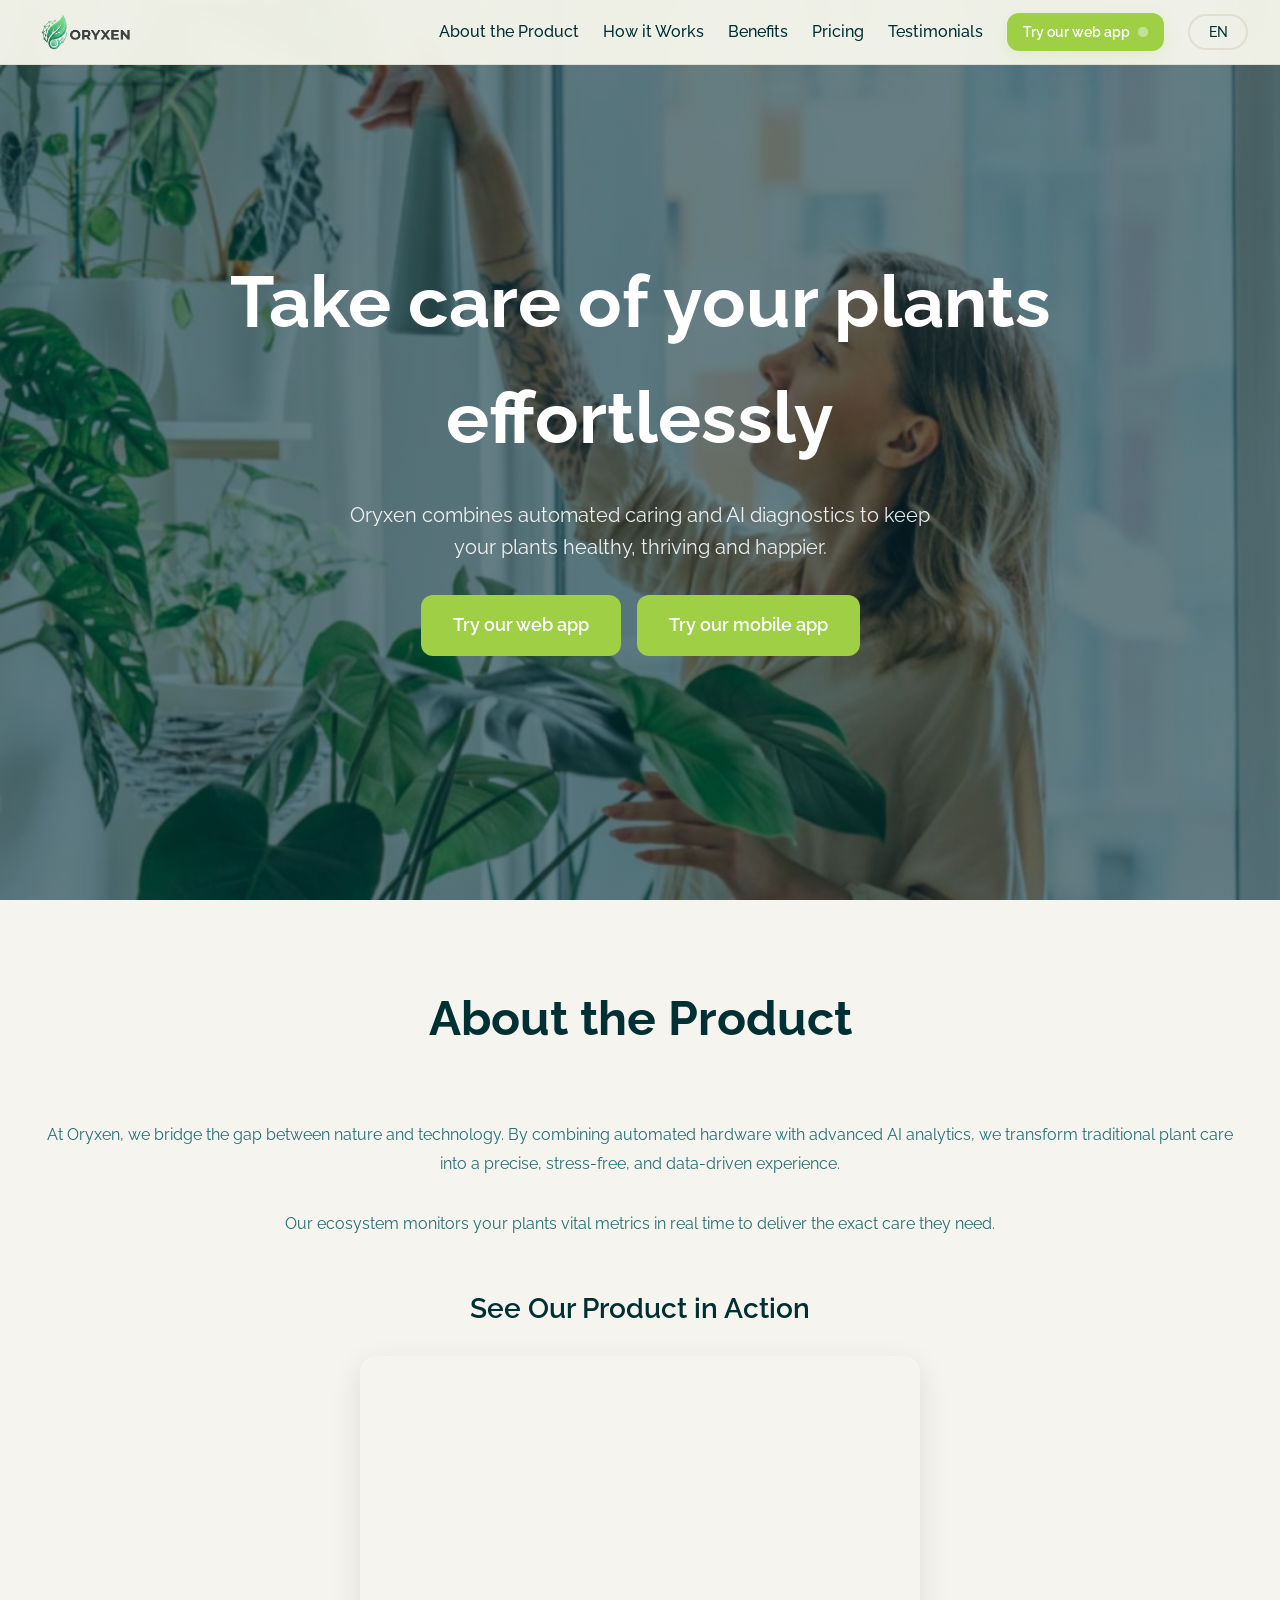
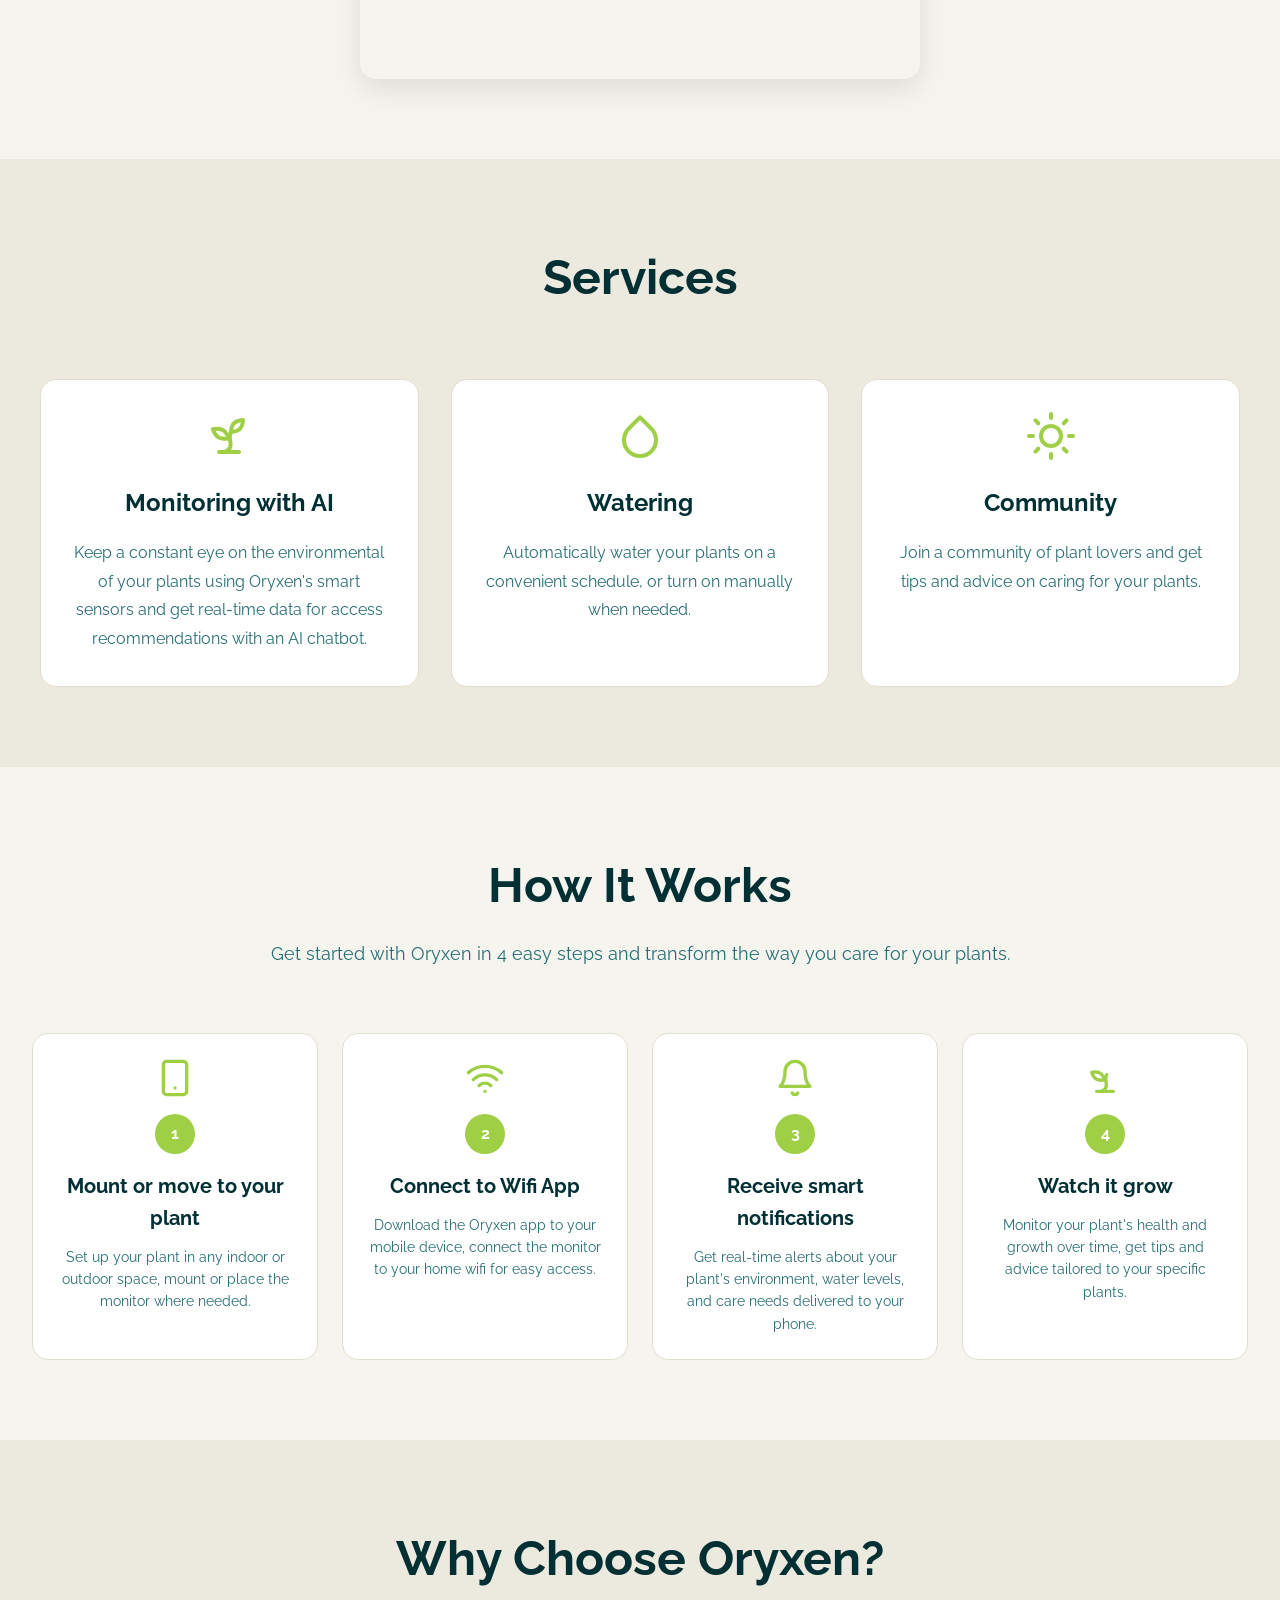
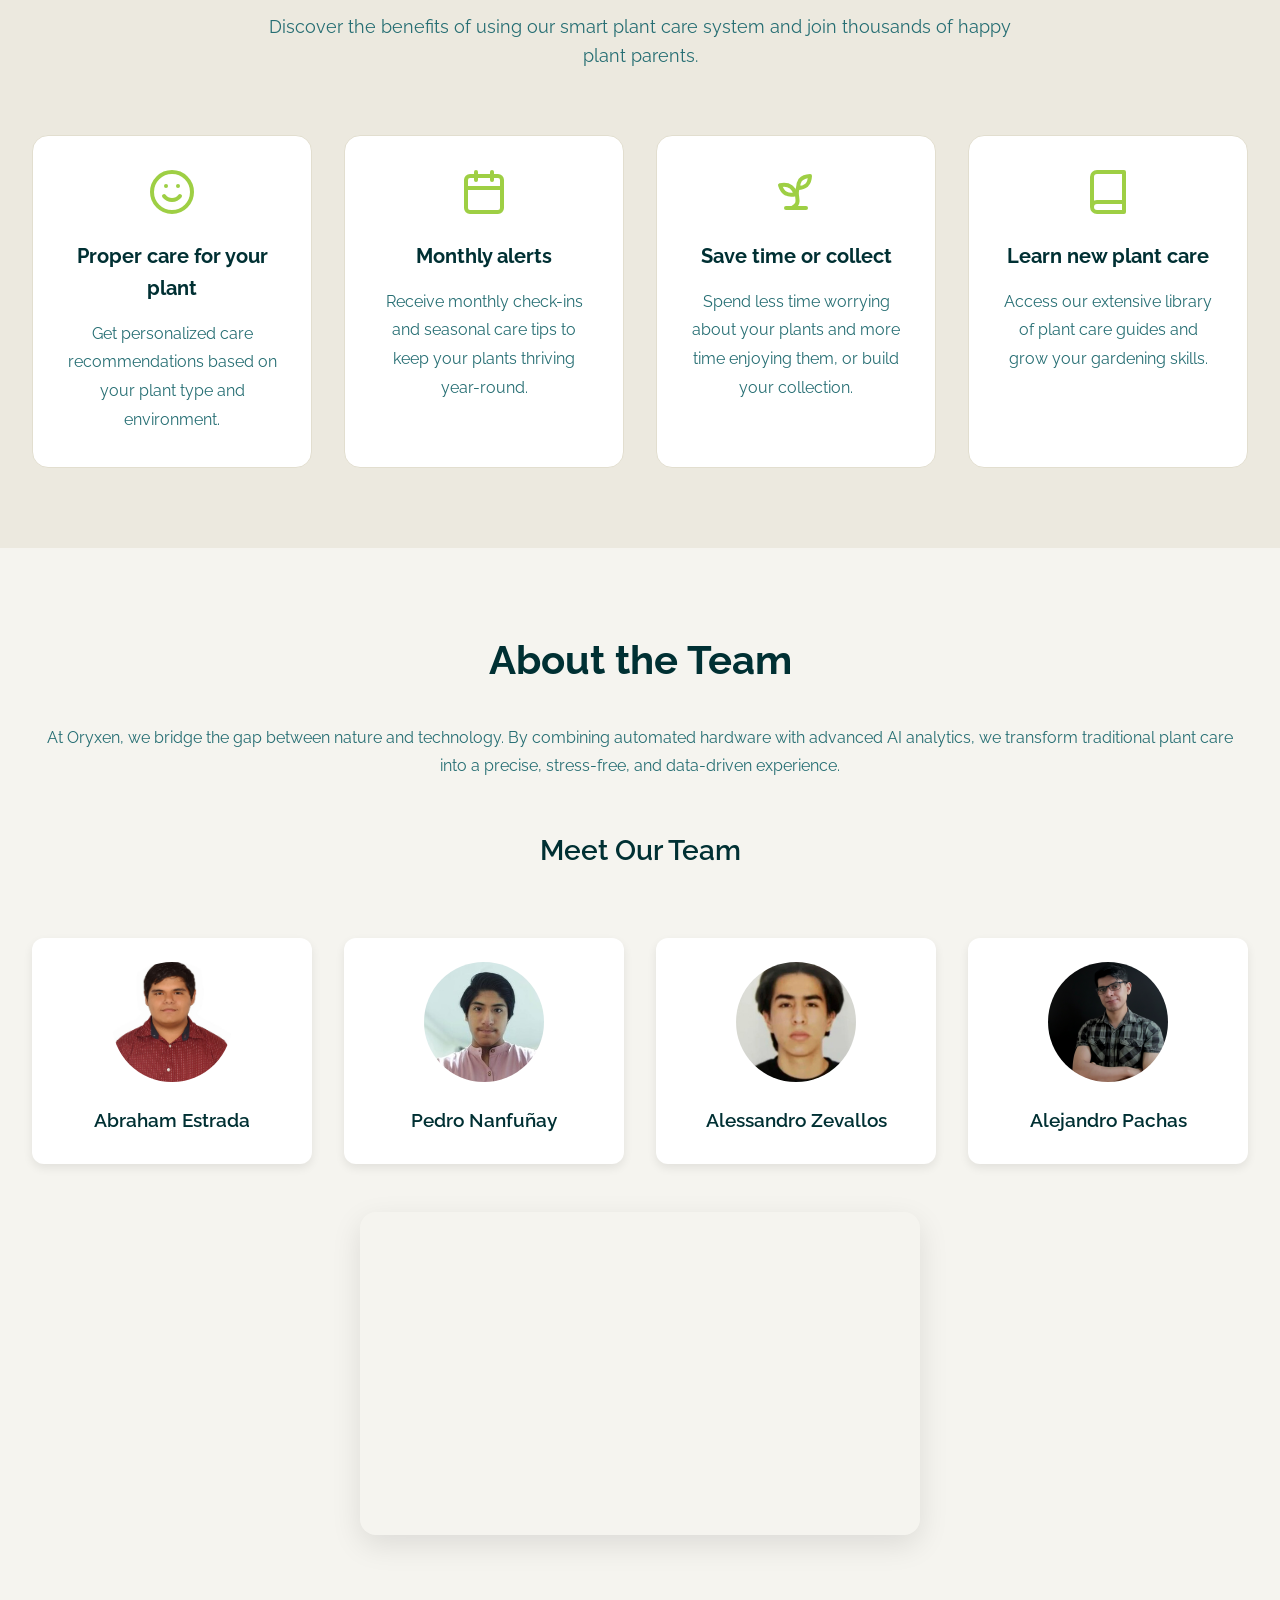
==== index.html @ a8fa3a33 "feat: add team section" ====
<!DOCTYPE html>
<html lang="en">
<head>
    <meta charset="UTF-8">
    <meta name="viewport" content="width=device-width, initial-scale=1.0">
    <title>Oryxen - Landing Page</title>
    <meta name="description" content="Oryxen makes it easy to water and feed your plants using smart technology for healthier, happier plants." />
    <meta name="author" content="Oryxen" />

    <meta property="og:title" content="Oryxen - Smart Plant Care Solution" />
    <meta property="og:description" content="Take care of your plants effortlessly with Oryxen's smart monitoring system" />
    <meta property="og:type" content="website" />
    <meta property="og:image" content="https://lovable.dev/opengraph-image-p98pqg.png" />

    <meta name="twitter:card" content="summary_large_image" />
    <meta name="twitter:site" content="@oryxen" />
    <meta name="twitter:image" content="https://lovable.dev/opengraph-image-p98pqg.png" />
    
    <link rel="preconnect" href="https://fonts.googleapis.com">
    <link rel="preconnect" href="https://fonts.gstatic.com" crossorigin>
    <link href="https://fonts.googleapis.com/css2?family=Raleway:wght@400;600;700&display=swap" rel="stylesheet">
    <link rel="stylesheet" href="/styles.css">
</head>

<body>
    <nav class="nav">
      <div class="container nav-container">
        <div class="nav-brand">
            <a href="#hero">
                <img src="/assets/oryxen_logo.png" alt="oryxen-logo">
            </a>
        </div>

        <div class="nav-links" id="navLinks">
          <a href="#about" class="nav-link">About the Product</a>
          <a href="#how-it-works" class="nav-link">How it Works</a>
          <a href="#benefits" class="nav-link">Benefits</a>
          <a href="#pricing" class="nav-link">Pricing</a>
          <a href="#testimonials" class="nav-link">Testimonials</a>
          <a
            href=""
            target="_blank"
            rel="noopener"
            class="btn btn-primary btn-sm nav-cta"
          >
            <span class="cta-label">Try our app</span>
            <span class="cta-badge" aria-hidden="true"></span>
          </a>
          <button class="language-toggle" id="languageToggle" aria-label="Toggle language">
            <span class="language-text">ES</span>
          </button>
        </div>

        <button class="mobile-menu-btn" id="mobileMenuBtn" aria-label="Toggle menu">
          <span class="hamburger"></span>
        </button>
      </div>

      <div class="mobile-nav" id="mobileNav">
        <a href="#about" class="mobile-nav-link">About the Product</a>
        <a href="#how-it-works" class="mobile-nav-link">How it Works</a>
        <a href="#benefits" class="mobile-nav-link">Benefits</a>
        <a href="#pricing" class="mobile-nav-link">Pricing</a>
        <a href="#testimonials" class="mobile-nav-link">Testimonials</a>
        <a
          href=""
          target="_blank"
          rel="noopener"
          class="btn btn-primary nav-cta mobile-cta"
        >
          <span class="cta-label">Prueba nuestra app</span>
          <span class="cta-badge" aria-hidden="true"></span>
        </a>
        <button class="language-toggle mobile-language-toggle" aria-label="Toggle language">
          <span class="language-text">ES</span>
        </button>
      </div>
    </nav>

    <!-- Hero Section -->
    <section id="hero" class="section hero">
      <div class="hero-overlay"></div>
      <div class="container hero-content">
        <h1 class="hero-title fade-in">
          Take care of your plants<br />effortlessly
        </h1>
        <p class="hero-text fade-in">
          Oryxen combines automated caring and AI diagnostics to keep<br class="desktop-break" />
          your plants healthy, thriving and happier.
        </p>
        <div class="hero-buttons fade-in">
          <a href="" target="_blank" rel="noopener" class="btn btn-primary btn-lg hero-cta">
            <span class="cta-label">Try our web app</span>
          </a>
          <a href="" target="_blank" rel="noopener" class="btn btn-primary btn-lg download-btn" download>
            <span class="cta-label">Try our mobile app</span>
          </a>
        </div>
      </div>
    </section>

    <!-- About Section -->
    <section id="about" class="section about">
      <div class="container">
        <div class="section-header">
          <h2 class="section-title">About the Product</h2>
        </div>

        <!-- About the Product Section -->
        <div class="about-section">
          <div class="about-content">
            <p class="about-text">
              At Oryxen, we bridge the gap between nature and technology. By combining automated hardware with advanced AI analytics, we transform traditional plant care into a precise, stress-free, and data-driven experience.
            </p>
            <p class="about-text">
              Our ecosystem monitors your plants vital metrics in real time to deliver the exact care they need.
            </p>
          </div>
          
          <!-- Product Video -->
          <div class="about-video">
            <h4 class="video-title">See Our Product in Action</h4>
            <div class="video-wrapper">
              <iframe
                width="560"
                height="315"
                src=""
                title="About the Product - Oryxen"
                frameborder="0"
                allowfullscreen
              ></iframe>
            </div>
          </div>
        </div>
      </div>
    </section>

    <!-- Services Section -->
    <section class="section services">
      <div class="container">
        <div class="section-header">
          <h2 class="section-title">Services</h2>
        </div>

        <div class="services-grid">
          <div class="service-card">
            <div class="service-icon">
              <svg xmlns="http://www.w3.org/2000/svg" width="48" height="48" viewBox="0 0 24 24" fill="none" stroke="currentColor" stroke-width="2" stroke-linecap="round" stroke-linejoin="round"><path d="M7 20h10"/><path d="M10 20c5.5-2.5.8-6.4 3-10"/><path d="M9.5 9.4c1.1.8 1.8 2.2 2.3 3.7-2 .4-3.5.4-4.8-.3-1.2-.6-2.3-1.9-3-4.2 2.8-.5 4.4 0 5.5.8z"/><path d="M14.1 6a7 7 0 0 0-1.1 4c1.9-.1 3.3-.6 4.3-1.4 1-1 1.6-2.3 1.7-4.6-2.7.1-4 1-4.9 2z"/></svg>
            </div>
            <h3 class="service-title">Monitoring with AI</h3>
            <p class="service-text">
              Keep a constant eye on the environmental of your plants using Oryxen's smart sensors and get real-time data for access recommendations with an AI chatbot.
            </p>
          </div>

          <div class="service-card">
            <div class="service-icon">
              <svg xmlns="http://www.w3.org/2000/svg" width="48" height="48" viewBox="0 0 24 24" fill="none" stroke="currentColor" stroke-width="2" stroke-linecap="round" stroke-linejoin="round"><path d="M12 2.69l5.66 5.66a8 8 0 1 1-11.31 0z"/></svg>
            </div>
            <h3 class="service-title">Watering</h3>
            <p class="service-text">
              Automatically water your plants on a convenient schedule, or turn on manually when needed.
            </p>
          </div>

          <div class="service-card">
            <div class="service-icon">
              <svg xmlns="http://www.w3.org/2000/svg" width="48" height="48" viewBox="0 0 24 24" fill="none" stroke="currentColor" stroke-width="2" stroke-linecap="round" stroke-linejoin="round"><circle cx="12" cy="12" r="5"/><line x1="12" x2="12" y1="1" y2="3"/><line x1="12" x2="12" y1="21" y2="23"/><line x1="4.22" x2="5.64" y1="4.22" y2="5.64"/><line x1="18.36" x2="19.78" y1="18.36" y2="19.78"/><line x1="1" x2="3" y1="12" y2="12"/><line x1="21" x2="23" y1="12" y2="12"/><line x1="4.22" x2="5.64" y1="19.78" y2="18.36"/><line x1="18.36" x2="19.78" y1="5.64" y2="4.22"/></svg>
            </div>
            <h3 class="service-title">Community</h3>
            <p class="service-text">
              Join a community of plant lovers and get tips and advice on caring for your plants.
            </p>
          </div>
        </div>
      </div>
    </section>

    <!-- How It Works Section -->
    <section id="how-it-works" class="section how-it-works">
      <div class="container">
        <div class="section-header">
          <h2 class="section-title">How It Works</h2>
          <p class="section-subtitle">
            Get started with Oryxen in 4 easy steps and transform the way you care for your plants.
          </p>
        </div>

        <div class="steps-grid">
          <div class="step-card">
            <div class="step-icon">
              <svg xmlns="http://www.w3.org/2000/svg" width="40" height="40" viewBox="0 0 24 24" fill="none" stroke="currentColor" stroke-width="2" stroke-linecap="round" stroke-linejoin="round"><rect width="14" height="20" x="5" y="2" rx="2" ry="2"/><path d="M12 18h.01"/></svg>
            </div>
            <div class="step-number">1</div>
            <h3 class="step-title">Mount or move to your plant</h3>
            <p class="step-text">
              Set up your plant in any indoor or outdoor space, mount or place the monitor where needed.
            </p>
          </div>

          <div class="step-card">
            <div class="step-icon">
              <svg xmlns="http://www.w3.org/2000/svg" width="40" height="40" viewBox="0 0 24 24" fill="none" stroke="currentColor" stroke-width="2" stroke-linecap="round" stroke-linejoin="round"><path d="M5 13a10 10 0 0 1 14 0"/><path d="M8.5 16.5a5 5 0 0 1 7 0"/><path d="M2 8.82a15 15 0 0 1 20 0"/><line x1="12" x2="12.01" y1="20" y2="20"/></svg>
            </div>
            <div class="step-number">2</div>
            <h3 class="step-title">Connect to Wifi App</h3>
            <p class="step-text">
              Download the Oryxen app to your mobile device, connect the monitor to your home wifi for easy access.
            </p>
          </div>

          <div class="step-card">
            <div class="step-icon">
              <svg xmlns="http://www.w3.org/2000/svg" width="40" height="40" viewBox="0 0 24 24" fill="none" stroke="currentColor" stroke-width="2" stroke-linecap="round" stroke-linejoin="round"><path d="M6 8a6 6 0 0 1 12 0c0 7 3 9 3 9H3s3-2 3-9"/><path d="M10.3 21a1.94 1.94 0 0 0 3.4 0"/></svg>
            </div>
            <div class="step-number">3</div>
            <h3 class="step-title">Receive smart notifications</h3>
            <p class="step-text">
              Get real-time alerts about your plant's environment, water levels, and care needs delivered to your phone.
            </p>
          </div>

          <div class="step-card">
            <div class="step-icon">
              <svg xmlns="http://www.w3.org/2000/svg" width="40" height="40" viewBox="0 0 24 24" fill="none" stroke="currentColor" stroke-width="2" stroke-linecap="round" stroke-linejoin="round"><path d="M7 20h10"/><path d="M10 20c5.5-2.5.8-6.4 3-10"/><path d="M9.5 9.4c1.1.8 1.8 2.2 2.3 3.7-2 .4-3.5.4-4.8-.3-1.2-.6-2.3-1.9-3-4.2 2.8-.5 4.4 0 5.5.8z"/></svg>
            </div>
            <div class="step-number">4</div>
            <h3 class="step-title">Watch it grow</h3>
            <p class="step-text">
              Monitor your plant's health and growth over time, get tips and advice tailored to your specific plants.
            </p>
          </div>
        </div>
      </div>
    </section>

    <!-- Benefits Section -->
    <section id="benefits" class="section benefits">
      <div class="container">
        <div class="section-header">
          <h2 class="section-title">Why Choose Oryxen?</h2>
          <p class="section-subtitle">
            Discover the benefits of using our smart plant care system and join thousands of happy plant parents.
          </p>
        </div>

        <div class="benefits-grid">
          <div class="benefit-card">
            <div class="benefit-icon">
              <svg xmlns="http://www.w3.org/2000/svg" width="48" height="48" viewBox="0 0 24 24" fill="none" stroke="currentColor" stroke-width="2" stroke-linecap="round" stroke-linejoin="round"><circle cx="12" cy="12" r="10"/><path d="M8 14s1.5 2 4 2 4-2 4-2"/><line x1="9" x2="9.01" y1="9" y2="9"/><line x1="15" x2="15.01" y1="9" y2="9"/></svg>
            </div>
            <h3 class="benefit-title">Proper care for your plant</h3>
            <p class="benefit-text">
              Get personalized care recommendations based on your plant type and environment.
            </p>
          </div>

          <div class="benefit-card">
            <div class="benefit-icon">
              <svg xmlns="http://www.w3.org/2000/svg" width="48" height="48" viewBox="0 0 24 24" fill="none" stroke="currentColor" stroke-width="2" stroke-linecap="round" stroke-linejoin="round"><rect width="18" height="18" x="3" y="4" rx="2" ry="2"/><line x1="16" x2="16" y1="2" y2="6"/><line x1="8" x2="8" y1="2" y2="6"/><line x1="3" x2="21" y1="10" y2="10"/></svg>
            </div>
            <h3 class="benefit-title">Monthly alerts</h3>
            <p class="benefit-text">
              Receive monthly check-ins and seasonal care tips to keep your plants thriving year-round.
            </p>
          </div>

          <div class="benefit-card">
            <div class="benefit-icon">
              <svg xmlns="http://www.w3.org/2000/svg" width="48" height="48" viewBox="0 0 24 24" fill="none" stroke="currentColor" stroke-width="2" stroke-linecap="round" stroke-linejoin="round"><path d="M7 20h10"/><path d="M10 20c5.5-2.5.8-6.4 3-10"/><path d="M9.5 9.4c1.1.8 1.8 2.2 2.3 3.7-2 .4-3.5.4-4.8-.3-1.2-.6-2.3-1.9-3-4.2 2.8-.5 4.4 0 5.5.8z"/><path d="M14.1 6a7 7 0 0 0-1.1 4c1.9-.1 3.3-.6 4.3-1.4 1-1 1.6-2.3 1.7-4.6-2.7.1-4 1-4.9 2z"/></svg>
            </div>
            <h3 class="benefit-title">Save time or collect</h3>
            <p class="benefit-text">
              Spend less time worrying about your plants and more time enjoying them, or build your collection.
            </p>
          </div>

          <div class="benefit-card">
            <div class="benefit-icon">
              <svg xmlns="http://www.w3.org/2000/svg" width="48" height="48" viewBox="0 0 24 24" fill="none" stroke="currentColor" stroke-width="2" stroke-linecap="round" stroke-linejoin="round"><path d="M4 19.5v-15A2.5 2.5 0 0 1 6.5 2H20v20H6.5a2.5 2.5 0 0 1 0-5H20"/></svg>
            </div>
            <h3 class="benefit-title">Learn new plant care</h3>
            <p class="benefit-text">
              Access our extensive library of plant care guides and grow your gardening skills.
            </p>
          </div>
        </div>
      </div>
    </section>

  <!-- Team Section -->
  <section id="team" class="section team">
    <div class="container">
      
        <!-- About the Team Section -->
        <div class="about-section">
          <h3 class="about-section-title">About the Team</h3>
          <div class="about-content">
            <p class="about-text">
              At Oryxen, we believe in sustainable living. We want to help everyone care for their plants effectively by leveraging cutting-edge technology that's easy to use and fun for the whole family!
            </p>
          </div>
          
          <!-- Team Video -->
          <div class="about-video">
            <h4 class="video-title">Meet Our Team</h4>
          </div>
        </div>

      <div class="team-grid">
        <!-- Team Member -->
        <div class="team-member">
          <img src="./assets/Abraham_Estrada.jpg" alt="Abraham Estrada" class="team-photo" />
          <h3 class="team-name">Abraham Estrada</h3>
        </div>

        <div class="team-member">
          <img src="./assets/Pedro_Nanfuñay.jpeg" alt="Pedro Nanfuñay" class="team-photo" />
          <h3 class="team-name">Pedro Nanfuñay</h3>
        </div>

        <div class="team-member">
          <img src="./assets/Alessandro_Zevallos.jpg" alt="Alessandro Zevallos" class="team-photo" />
          <h3 class="team-name">Alessandro Zevallos</h3>
        </div>

        <div class="team-member">
          <img src="./assets/Alejandro_Pachas.png" alt="Alejandro Pachas" class="team-photo" />
          <h3 class="team-name">Alejandro Pachas</h3>
        </div>
      </div>

      <!-- Team Video -->
          <div class="about-video">
            <div class="video-wrapper">
              <iframe
                width="560"
                height="315"
                src=""
                title="About the Team - Oryxen"
                frameborder="0"
                allowfullscreen
              ></iframe>
            </div>
          </div>
        </div>
    </div>
  </section>

    <script src="/script.js"></script>
</body>
</html>
---- styles.css ----
/* Reset & Base Styles */
* {
  margin: 0;
  padding: 0;
  box-sizing: border-box;
}

:root {
  --background: hsl(48, 25%, 95%);
  --foreground: hsl(184, 100%, 10%);
  --primary: hsl(81, 59%, 54%);
  --primary-foreground: hsl(0, 0%, 100%);
  --secondary: hsl(140, 22%, 63%);
  --accent: hsl(184, 92%, 11%);
  --accent-foreground: hsl(0, 0%, 100%);
  --muted: hsl(48, 25%, 90%);
  --muted-foreground: hsl(184, 50%, 30%);
  --border: hsl(48, 25%, 85%);
  --card: hsl(0, 0%, 100%);
  --card-foreground: hsl(184, 100%, 10%);
}

body {
  font-family: 'Raleway', sans-serif;
  background-color: var(--background);
  color: var(--foreground);
  line-height: 1.6;
  overflow-x: hidden;
}

.container {
  max-width: 1400px;
  margin: 0 auto;
  padding: 0 2rem;
}

/* Animations */
@keyframes fadeIn {
  from {
    opacity: 0;
    transform: translateY(20px);
  }
  to {
    opacity: 1;
    transform: translateY(0);
  }
}

@keyframes slideDown {
  from {
    opacity: 0;
    max-height: 0;
  }
  to {
    opacity: 1;
    max-height: 500px;
  }
}

.fade-in {
  animation: fadeIn 0.8s ease-out forwards;
}

.fade-in:nth-child(2) {
  animation-delay: 0.2s;
}

.fade-in:nth-child(3) {
  animation-delay: 0.4s;
}

/* Navigation */
.nav {
  position: fixed;
  top: 0;
  left: 0;
  right: 0;
  z-index: 1000;
  background-color: rgba(247, 247, 237, 0.95);
  backdrop-filter: blur(10px);
  border-bottom: 1px solid var(--border);
  transition: all 0.3s ease;
}

.nav-container {
  display: flex;
  align-items: center;
  justify-content: space-between;
  height: 4rem;
}

.nav-brand img {
  height: 40px;
  width: auto;
  display: block;
}

.nav-links {
  display: flex;
  align-items: center;
  gap: 1.5rem;
}

.nav-link {
  color: var(--foreground);
  text-decoration: none;
  font-weight: 500;
  transition: color 0.3s ease;
  white-space: nowrap;
}

.nav-link:hover {
  color: var(--primary);
}

.mobile-menu-btn {
  display: flex;
  flex-direction: column;
  justify-content: center;
  align-items: center;
  width: 2rem;
  height: 2rem;
  background: none;
  border: none;
  cursor: pointer;
}

.hamburger {
  width: 24px;
  height: 2px;
  background-color: var(--foreground);
  position: relative;
  transition: all 0.3s ease;
}

.hamburger::before,
.hamburger::after {
  content: '';
  position: absolute;
  width: 24px;
  height: 2px;
  background-color: var(--foreground);
  transition: all 0.3s ease;
}

.hamburger::before {
  top: -8px;
}

.hamburger::after {
  top: 8px;
}

.mobile-menu-btn.active .hamburger {
  background-color: transparent;
}

.mobile-menu-btn.active .hamburger::before {
  top: 0;
  transform: rotate(45deg);
}

.mobile-menu-btn.active .hamburger::after {
  top: 0;
  transform: rotate(-45deg);
}

.mobile-nav {
  display: none;
  flex-direction: column;
  gap: 1rem;
  padding: 1rem 0;
  animation: slideDown 0.3s ease-out;
}

.mobile-nav.active {
  display: flex;
}

.mobile-nav-link {
  color: var(--foreground);
  text-decoration: none;
  font-weight: 500;
  transition: color 0.3s ease;
}

.mobile-nav-link:hover {
  color: var(--primary);
}

/* Language Toggle Button */
.language-toggle {
  background: none;
  border: 2px solid var(--border);
  border-radius: 50px;
  padding: 0.5rem 1rem;
  cursor: pointer;
  transition: all 0.3s ease;
  font-family: 'Raleway', sans-serif;
  font-weight: 500;
  display: flex;
  align-items: center;
  justify-content: center;
  min-width: 60px;
}

.language-toggle:hover {
  background-color: var(--primary);
  border-color: var(--primary);
  color: white;
  transform: translateY(-2px);
}

.language-text {
  font-size: 0.875rem;
  color: var(--foreground);
  transition: color 0.3s ease;
}

.language-toggle:hover .language-text {
  color: white;
}

.mobile-language-toggle {
  width: 100%;
  margin-top: 0.5rem;
  justify-content: center;
}

.mobile-language-toggle .language-text {
  font-size: 1rem;
}

@media (min-width: 768px) {
  .nav-links {
    display: flex;
  }
  
  .mobile-menu-btn {
    display: none;
  }
  
  .mobile-nav {
    display: none !important;
  }
}

/* Buttons */
.btn {
  font-family: 'Raleway', sans-serif;
  font-weight: 600;
  padding: 0.75rem 2rem;
  border: none;
  border-radius: 0.75rem;
  cursor: pointer;
  transition: all 0.3s ease;
  text-decoration: none;
  display: inline-block;
}

.btn-primary {
  background-color: var(--primary);
  color: var(--primary-foreground);
}

.btn-primary:hover {
  opacity: 0.9;
  transform: translateY(-2px);
  box-shadow: 0 4px 12px rgba(138, 199, 61, 0.3);
}

.btn-outline {
  background-color: rgba(255, 255, 255, 0.1);
  color: white;
  border: 2px solid rgba(255, 255, 255, 0.3);
}

.btn-outline:hover {
  background-color: rgba(255, 255, 255, 0.2);
  border-color: rgba(255, 255, 255, 0.5);
}

.btn-lg {
  padding: 1rem 2rem;
  font-size: 1.125rem;
}

.btn-sm {
  padding: 0.5rem 1.5rem;
  font-size: 0.875rem;
}

/* Dynamic CTA for nav */
.nav-cta {
  position: relative;
  display: inline-flex;
  align-items: center;
  gap: 0.5rem;
  padding-right: 1rem;
  padding-left: 1rem;
  border-radius: 0.75rem;
  box-shadow: 0 6px 18px rgba(138, 199, 61, 0.12);
  transition: transform 0.18s ease, box-shadow 0.18s ease;
}

.nav-cta:hover {
  transform: translateY(-3px);
  box-shadow: 0 12px 30px rgba(138, 199, 61, 0.18);
}

.nav-cta .cta-badge {
  width: 10px;
  height: 10px;
  border-radius: 50%;
  background: rgba(255, 255, 255, 0.95);
  box-shadow: 0 0 0 rgba(255, 255, 255, 0.3);
  position: relative;
}

.nav-cta .cta-badge::after {
  content: '';
  position: absolute;
  inset: 0;
  border-radius: 50%;
  background: rgba(138, 199, 61, 0.5);
  animation: ctaPulse 1.6s infinite;
}

@keyframes ctaPulse {
  0% { transform: scale(0.8); opacity: 0.9; }
  50% { transform: scale(1.6); opacity: 0; }
  100% { transform: scale(0.8); opacity: 0; }
}

/* Hero Section */
.hero {
  position: relative;
  min-height: 100vh;
  display: flex;
  align-items: center;
  justify-content: center;
  padding-top: 4rem;
  background-image: url('/assets/about_hero.png');
  background-size: cover;
  background-position: center;
}

.hero-overlay {
  position: absolute;
  inset: 0;
  background: linear-gradient(rgba(0, 41, 51, 0.6), rgba(0, 41, 51, 0.6));
}

.hero-content {
  position: relative;
  z-index: 10;
  text-align: center;
}

.hero-title {
  font-size: 2.5rem;
  font-weight: 700;
  color: white;
  margin-bottom: 1.5rem;
  opacity: 0;
}

.hero-text {
  font-size: 1.125rem;
  color: rgba(255, 255, 255, 0.9);
  margin-bottom: 2rem;
  max-width: 48rem;
  margin-left: auto;
  margin-right: auto;
  opacity: 0;
}

.hero-buttons {
  display: flex;
  flex-direction: column;
  gap: 1rem;
  justify-content: center;
  opacity: 0;
}

.desktop-break {
  display: none;
}

@media (min-width: 768px) {
  .hero-title {
    font-size: 4rem;
  }
  
  .hero-text {
    font-size: 1.25rem;
  }
  
  .hero-buttons {
    flex-direction: row;
  }
  
  .desktop-break {
    display: block;
  }
}

@media (min-width: 1024px) {
  .hero-title {
    font-size: 4.5rem;
  }
}

/* Section Styles */
.section {
  padding: 5rem 0;
}

.section-header {
  text-align: center;
  margin-bottom: 4rem;
}

.section-title {
  font-size: 2.5rem;
  font-weight: 700;
  color: var(--foreground);
  margin-bottom: 1rem;
}

.title-underline {
  width: 6rem;
  height: 4px;
  background-color: var(--primary);
  margin: 0 auto;
}

.section-subtitle {
  font-size: 1.125rem;
  color: var(--muted-foreground);
  max-width: 48rem;
  margin: 0 auto;
}

@media (min-width: 768px) {
  .section-title {
    font-size: 3rem;
  }
}

/* About Section */
.about {
  background-color: var(--background);
}

.about-grid {
  display: grid;
  gap: 3rem;
  align-items: center;
  max-width: 75rem;
  margin: 0 auto;
}

.about-content {
  display: flex;
  flex-direction: column;
  gap: 2rem;
}

.about-subtitle {
  font-size: 1.5rem;
  font-weight: 700;
  color: var(--foreground);
  margin-bottom: 1rem;
}

.about-text {
  color: var(--muted-foreground);
  line-height: 1.8;
}

.about-tags {
  display: flex;
  gap: 1rem;
  font-size: 0.875rem;
  color: var(--muted-foreground);
  flex-wrap: wrap;
}

.about-image-wrapper {
  position: relative;
}

.about-image {
  width: 100%;
  height: auto;
  border-radius: 1rem;
  box-shadow: 0 20px 50px rgba(0, 0, 0, 0.15);
}

/* About Section Subsections */
.about-section {
  max-width: 75rem;
  margin: 0 auto 4rem;
  text-align: center;
}

.about-section:last-child {
  margin-bottom: 0;
}

.about-section-title {
  font-size: 2rem;
  font-weight: 700;
  color: var(--foreground);
  margin-bottom: 2rem;
  text-align: center;
}

.about-video {
  margin-top: 3rem;
  text-align: center;
}

.video-title {
  font-size: 1.5rem;
  font-weight: 600;
  color: var(--foreground);
  margin-bottom: 1.5rem;
}

.video-wrapper {
  max-width: 560px;
  margin: 0 auto;
  border-radius: 1rem;
  overflow: hidden;
  box-shadow: 0 10px 30px rgba(0, 0, 0, 0.1);
}

.video-wrapper iframe {
  width: 100%;
  height: 315px;
  border: none;
}

@media (min-width: 768px) {
  .about-grid {
    grid-template-columns: 1fr 1fr;
  }
  
  .about-section-title {
    font-size: 2.5rem;
  }
  
  .video-title {
    font-size: 1.75rem;
  }
}

/* Services Section */
.services {
  background-color: var(--muted);
}

.services-grid {
  display: grid;
  gap: 2rem;
  max-width: 75rem;
  margin: 0 auto;
}

.service-card {
  padding: 2rem;
  text-align: center;
  background-color: var(--card);
  border-radius: 1rem;
  border: 1px solid var(--border);
  transition: all 0.3s ease;
}

.service-card:hover {
  box-shadow: 0 10px 30px rgba(0, 0, 0, 0.1);
  transform: translateY(-4px);
}

.service-icon {
  color: var(--primary);
  display: flex;
  justify-content: center;
  margin-bottom: 1.5rem;
}

.service-title {
  font-size: 1.5rem;
  font-weight: 700;
  color: var(--foreground);
  margin-bottom: 1rem;
}

.service-text {
  color: var(--muted-foreground);
  line-height: 1.8;
}

@media (min-width: 768px) {
  .services-grid {
    grid-template-columns: repeat(3, 1fr);
  }
}

/* How It Works Section */
.how-it-works {
  background-color: var(--background);
}

.steps-grid {
  display: grid;
  gap: 1.5rem;
  max-width: 87.5rem;
  margin: 0 auto;
}

.step-card {
  padding: 1.5rem;
  text-align: center;
  background-color: var(--card);
  border-radius: 1rem;
  border: 1px solid var(--border);
  transition: all 0.3s ease;
}

.step-card:hover {
  box-shadow: 0 8px 24px rgba(0, 0, 0, 0.08);
}

.step-icon {
  color: var(--primary);
  display: flex;
  justify-content: center;
  margin-bottom: 1rem;
}

.step-number {
  width: 2.5rem;
  height: 2.5rem;
  background-color: var(--primary);
  color: white;
  border-radius: 50%;
  display: flex;
  align-items: center;
  justify-content: center;
  margin: 0 auto 1rem;
  font-weight: 700;
}

.step-title {
  font-size: 1.25rem;
  font-weight: 700;
  color: var(--foreground);
  margin-bottom: 0.75rem;
}

.step-text {
  color: var(--muted-foreground);
  font-size: 0.875rem;
  line-height: 1.6;
}

@media (min-width: 768px) {
  .steps-grid {
    grid-template-columns: repeat(2, 1fr);
  }
}

@media (min-width: 1024px) {
  .steps-grid {
    grid-template-columns: repeat(4, 1fr);
  }
}

/* Benefits Section */
.benefits {
  background-color: var(--muted);
}

.benefits-grid {
  display: grid;
  gap: 2rem;
  max-width: 87.5rem;
  margin: 0 auto;
}

.benefit-card {
  padding: 2rem;
  text-align: center;
  background-color: var(--card);
  border-radius: 1rem;
  border: 1px solid var(--border);
  transition: all 0.3s ease;
}

.benefit-card:hover {
  box-shadow: 0 10px 30px rgba(0, 0, 0, 0.1);
  transform: translateY(-4px);
}

.benefit-icon {
  color: var(--primary);
  display: flex;
  justify-content: center;
  margin-bottom: 1.5rem;
}

.benefit-title {
  font-size: 1.25rem;
  font-weight: 700;
  color: var(--foreground);
  margin-bottom: 1rem;
}

.benefit-text {
  color: var(--muted-foreground);
  line-height: 1.8;
}

@media (min-width: 768px) {
  .benefits-grid {
    grid-template-columns: repeat(2, 1fr);
  }
}

@media (min-width: 1024px) {
  .benefits-grid {
    grid-template-columns: repeat(4, 1fr);
  }
}

/* Team Section */
.team-grid {
  display: grid;
  grid-template-columns: repeat(auto-fit, minmax(220px, 1fr));
  gap: 2rem;
  margin-top: 2rem;
  text-align: center;
}

.team-member {
  background: #fff;
  border-radius: 12px;
  box-shadow: 0 4px 10px rgba(0,0,0,0.08);
  padding: 1.5rem;
  transition: transform 0.3s ease;
}

.team-member:hover {
  transform: translateY(-5px);
}

.team-photo {
  width: 120px;
  height: 120px;
  object-fit: cover;
  border-radius: 50%;
  margin-bottom: 1rem;
}

.team-name {
  font-weight: 600;
  margin-bottom: 0.3rem;
}

.team-role {
  font-size: 0.9rem;
  color: #666;
}
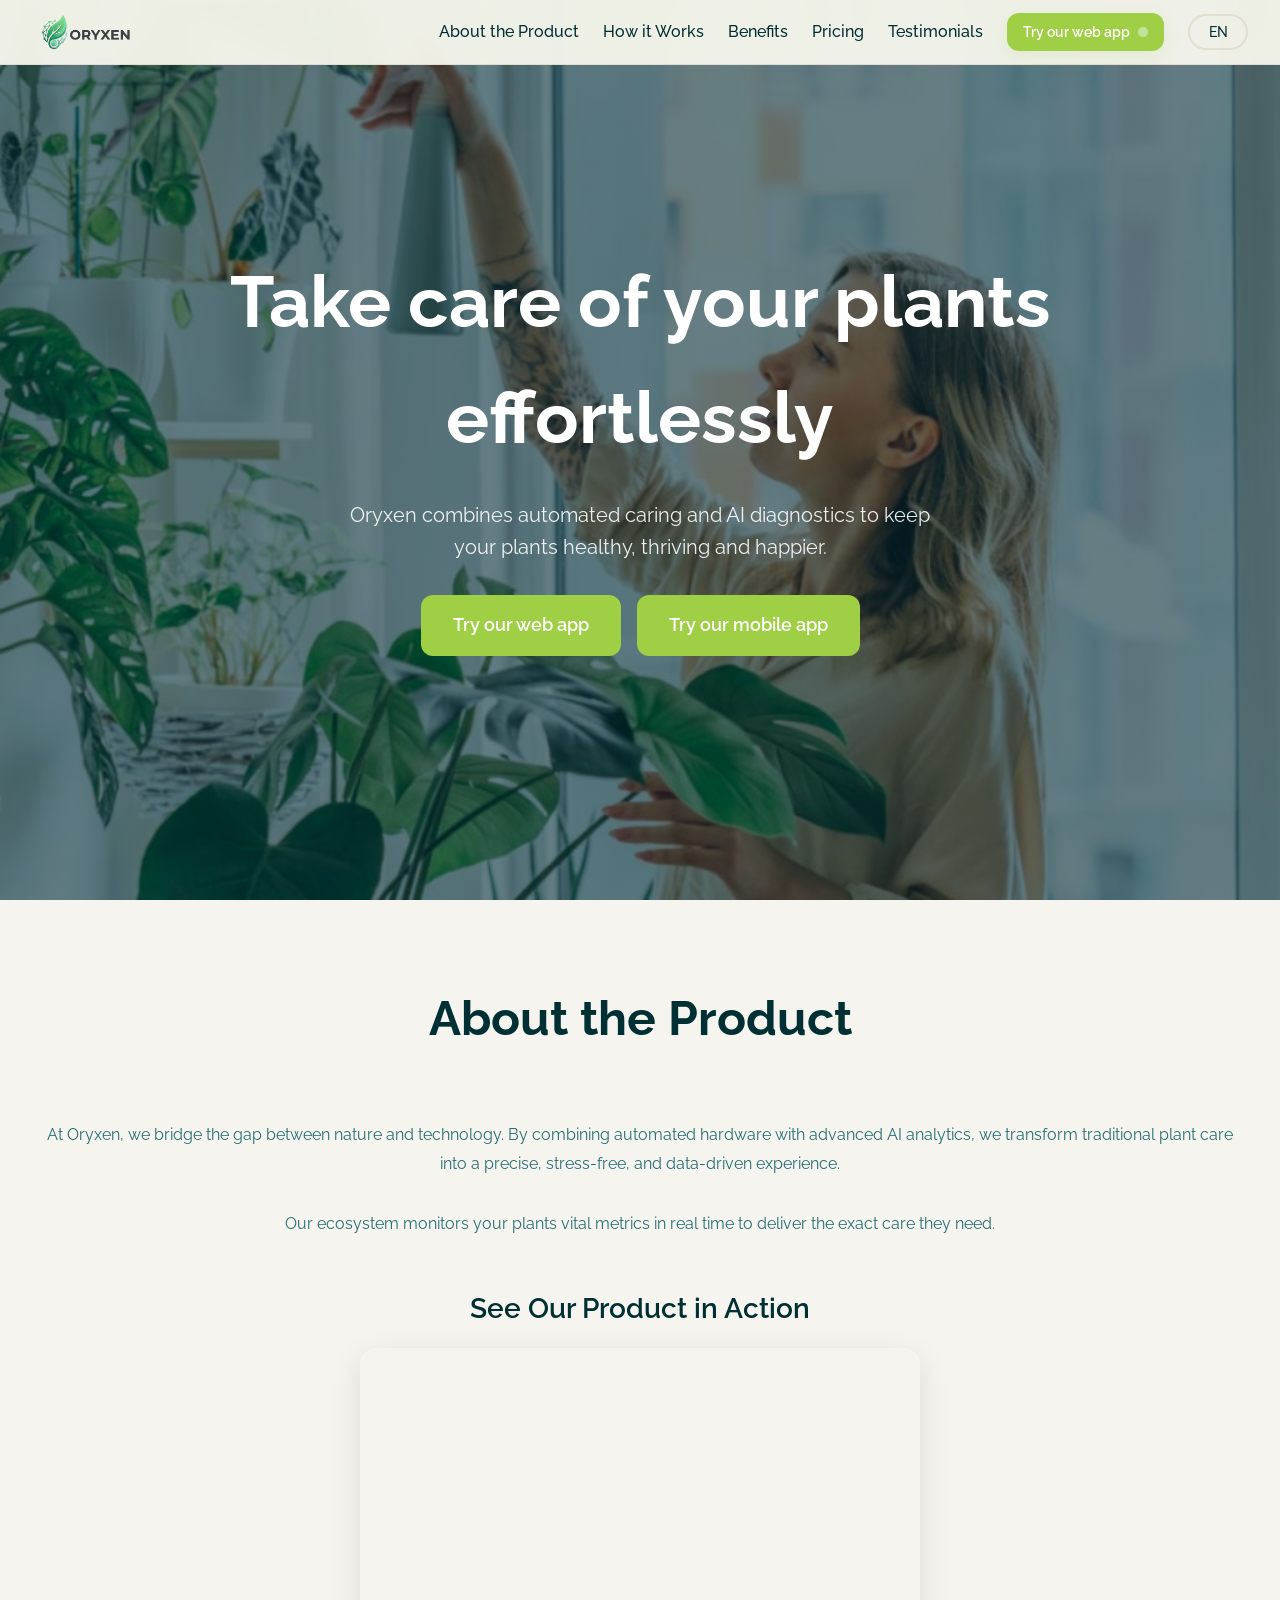
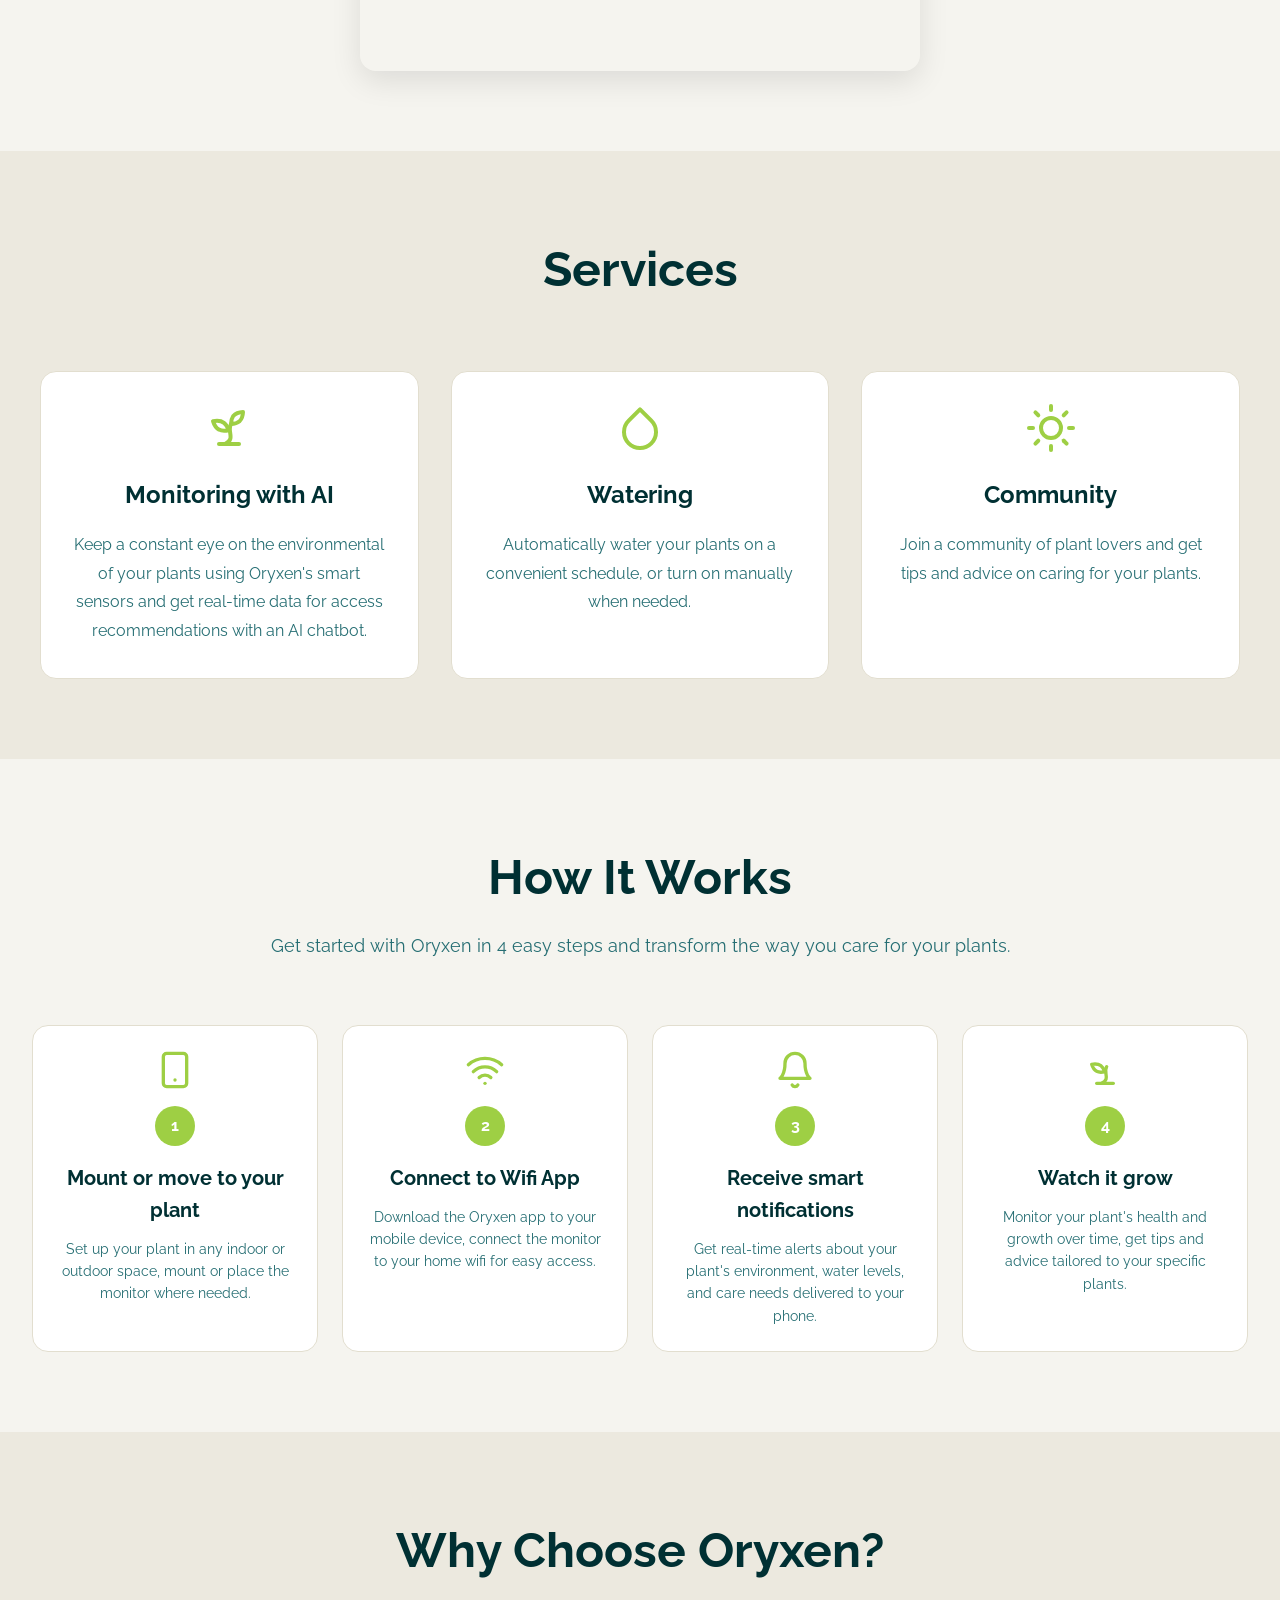
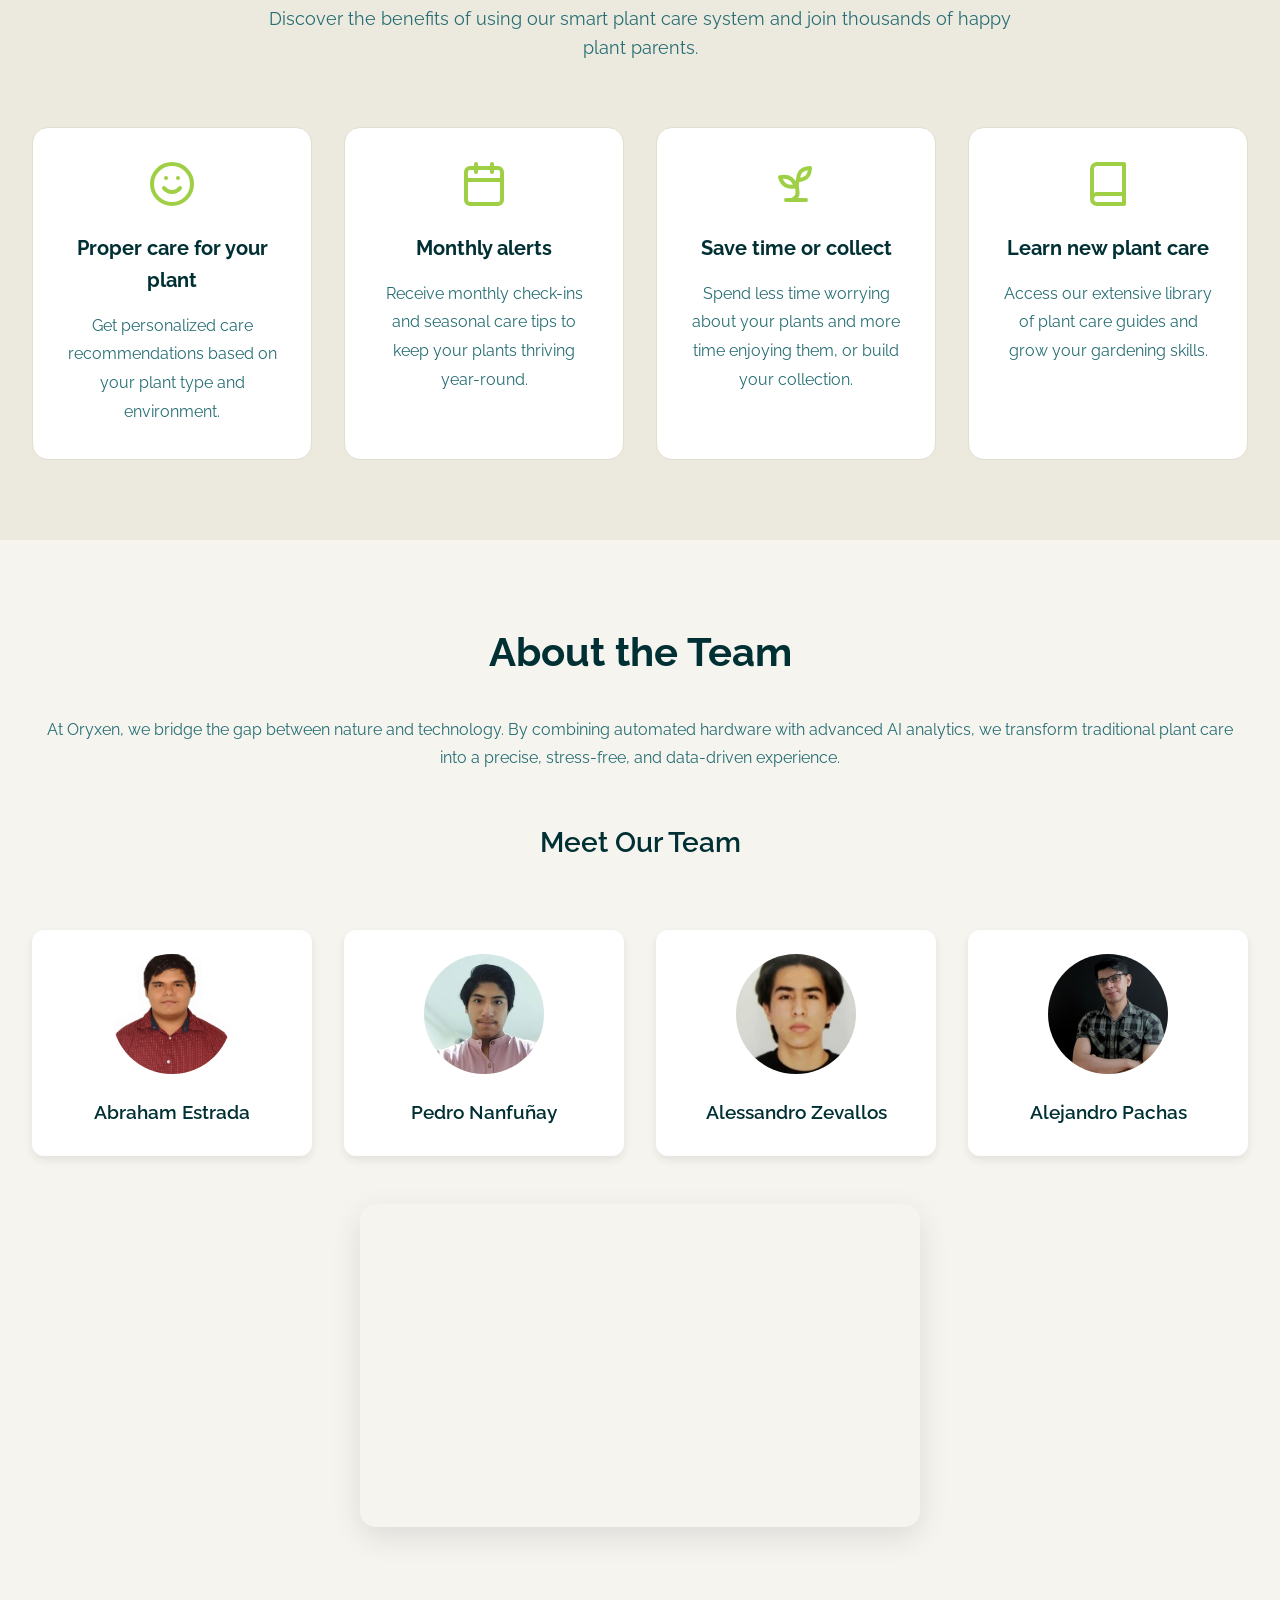
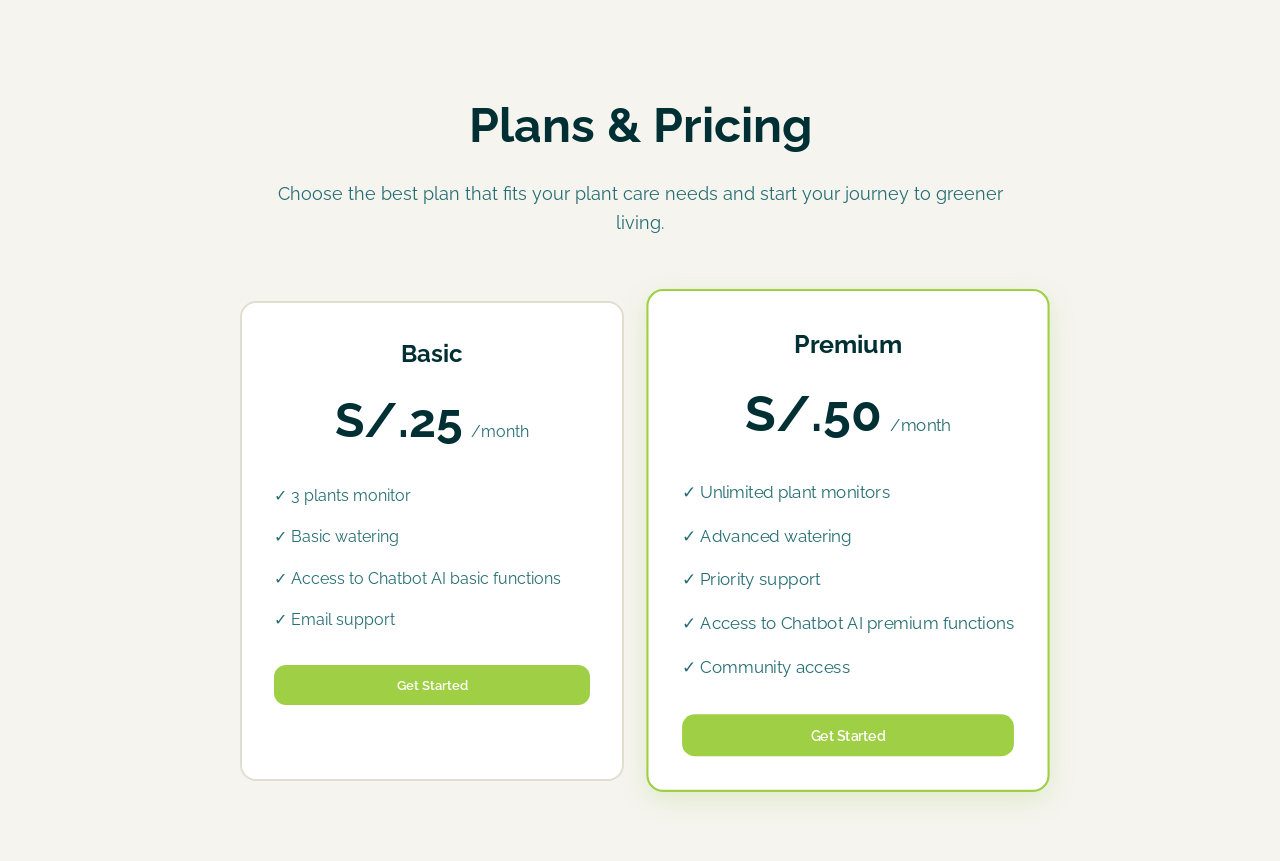
==== commit ecef7ccb: "feat: add plans & pricing section" ====
--- a/index.html
+++ b/index.html
@@ -347,6 +347,55 @@
     </div>
   </section>
 
+  <!-- Plans & Pricing Section -->
+  <section id="pricing" class="section pricing">
+      <div class="container">
+        <div class="section-header">
+          <h2 class="section-title">Plans & Pricing</h2>
+          <p class="section-subtitle">
+            Choose the best plan that fits your plant care needs and start your journey to greener living.
+          </p>
+        </div>
+
+        <div class="pricing-grid">
+          <div class="pricing-card">
+            <div class="pricing-header">
+              <h3 class="pricing-name">Basic</h3>
+              <div class="pricing-price">
+                <span class="price-amount">S/.25</span>
+                <span class="price-period">/month</span>
+              </div>
+            </div>
+            <ul class="pricing-features">
+              <li>✓ 3 plants monitor</li>
+              <li>✓ Basic watering</li>
+              <li>✓ Access to Chatbot AI basic functions</li>
+              <li>✓ Email support</li>
+            </ul>
+            <button class="btn btn-primary pricing-btn">Get Started</button>
+          </div>
+
+          <div class="pricing-card pricing-card-featured">
+            <div class="pricing-header">
+              <h3 class="pricing-name">Premium</h3>
+              <div class="pricing-price">
+                <span class="price-amount">S/.50</span>
+                <span class="price-period">/month</span>
+              </div>
+            </div>
+            <ul class="pricing-features">
+              <li>✓ Unlimited plant monitors</li>
+              <li>✓ Advanced watering</li>
+              <li>✓ Priority support</li>
+              <li>✓ Access to Chatbot AI premium functions</li>
+              <li>✓ Community access</li>
+            </ul>
+            <button class="btn btn-primary pricing-btn">Get Started</button>
+          </div>
+        </div>
+      </div>
+    </section>
+
     <script src="/script.js"></script>
 </body>
 </html>
--- a/styles.css
+++ b/styles.css
@@ -772,4 +772,112 @@
 .team-role {
   font-size: 0.9rem;
   color: #666;
+}
+
+/* Videos Section */
+.videos-grid {
+  display: grid;
+  grid-template-columns: repeat(auto-fit, minmax(320px, 1fr));
+  gap: 2rem;
+  margin-top: 2rem;
+}
+
+.video-card {
+  text-align: center;
+}
+
+.video-title {
+  margin-bottom: 1rem;
+  font-weight: 600;
+}
+
+.video-wrapper iframe {
+  width: 100%;
+  border-radius: 12px;
+  aspect-ratio: 16 / 9;
+}
+
+/* Plans & Pricing Section */
+.pricing {
+  background-color: var(--background);
+}
+
+.pricing-grid {
+  display: grid;
+  gap: 2rem;
+  max-width: 60rem;
+  margin: 0 auto;
+  justify-content: center;
+}
+
+.pricing-card {
+  padding: 2rem;
+  background-color: var(--card);
+  border: 2px solid var(--border);
+  border-radius: 1rem;
+  transition: all 0.3s ease;
+}
+
+.pricing-card:hover {
+  box-shadow: 0 10px 30px rgba(0, 0, 0, 0.1);
+  transform: translateY(-4px);
+}
+
+.pricing-card-featured {
+  border-color: var(--primary);
+  transform: scale(1.05);
+  box-shadow: 0 8px 24px rgba(138, 199, 61, 0.2);
+}
+
+.pricing-header {
+  text-align: center;
+  margin-bottom: 1.5rem;
+}
+
+.pricing-name {
+  font-size: 1.5rem;
+  font-weight: 700;
+  color: var(--foreground);
+  margin-bottom: 0.5rem;
+}
+
+.pricing-price {
+  display: flex;
+  align-items: baseline;
+  justify-content: center;
+}
+
+.price-amount {
+  font-size: 3rem;
+  font-weight: 700;
+  color: var(--foreground);
+}
+
+.price-period {
+  color: var(--muted-foreground);
+  margin-left: 0.5rem;
+}
+
+.pricing-features {
+  list-style: none;
+  margin-bottom: 2rem;
+}
+
+.pricing-features li {
+  color: var(--muted-foreground);
+  margin-bottom: 1rem;
+  display: flex;
+  align-items: flex-start;
+  gap: 0.75rem;
+}
+
+.pricing-btn {
+  width: 100%;
+}
+
+@media (min-width: 768px) {
+  .pricing-grid {
+    grid-template-columns: repeat(2, 1fr);
+    max-width: 50rem;
+  }
 }
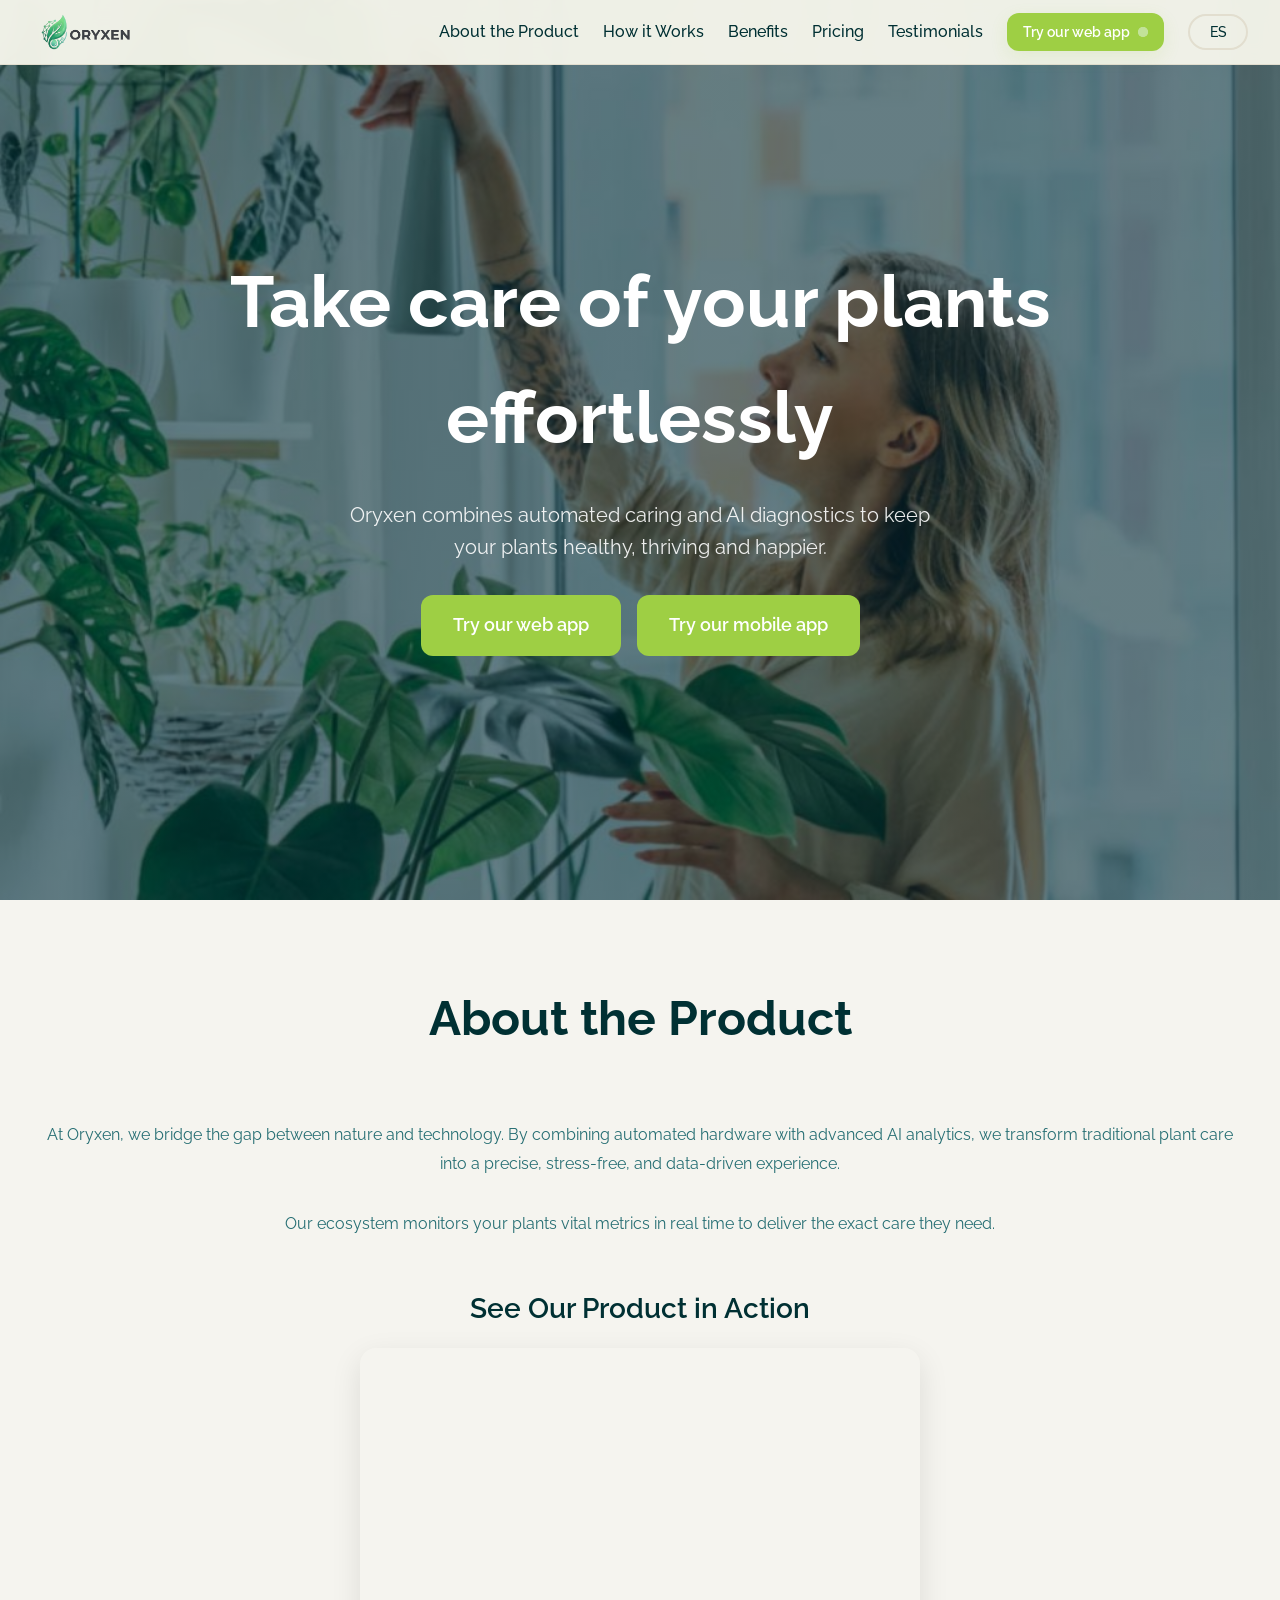
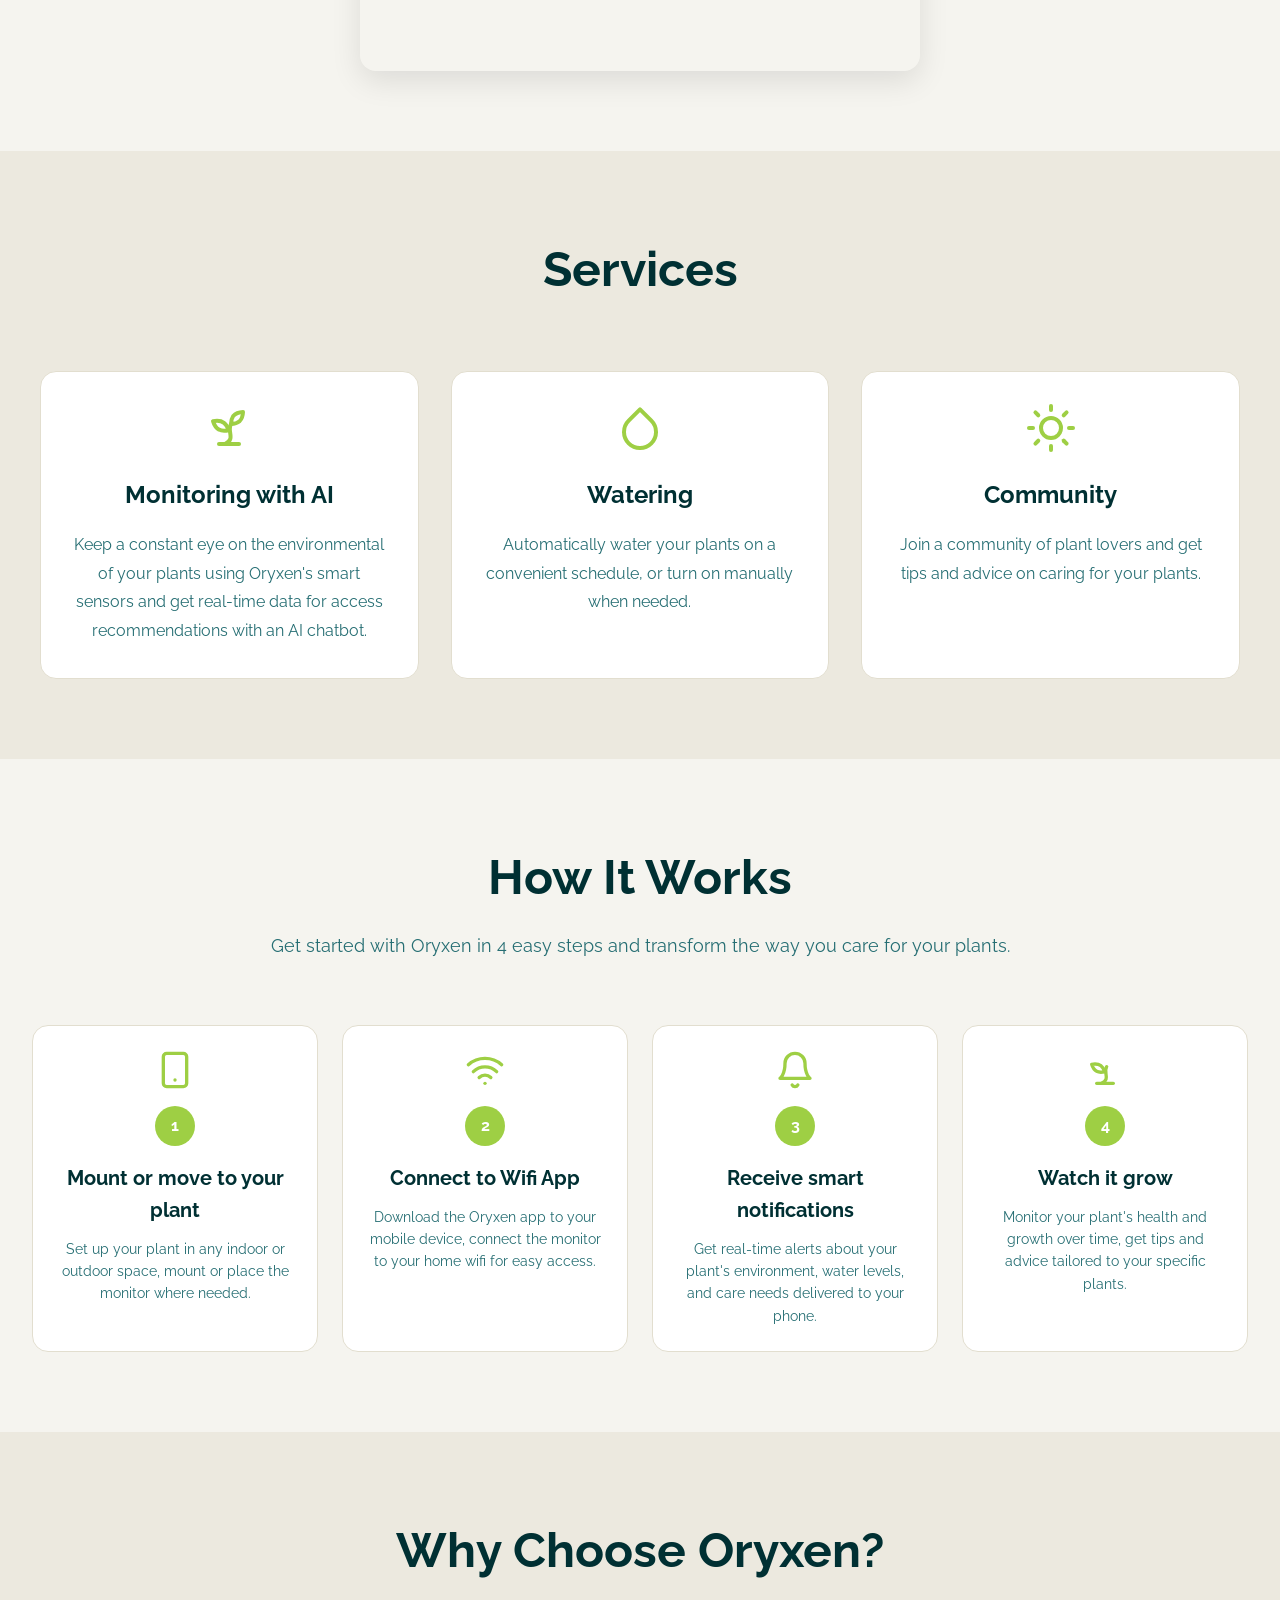
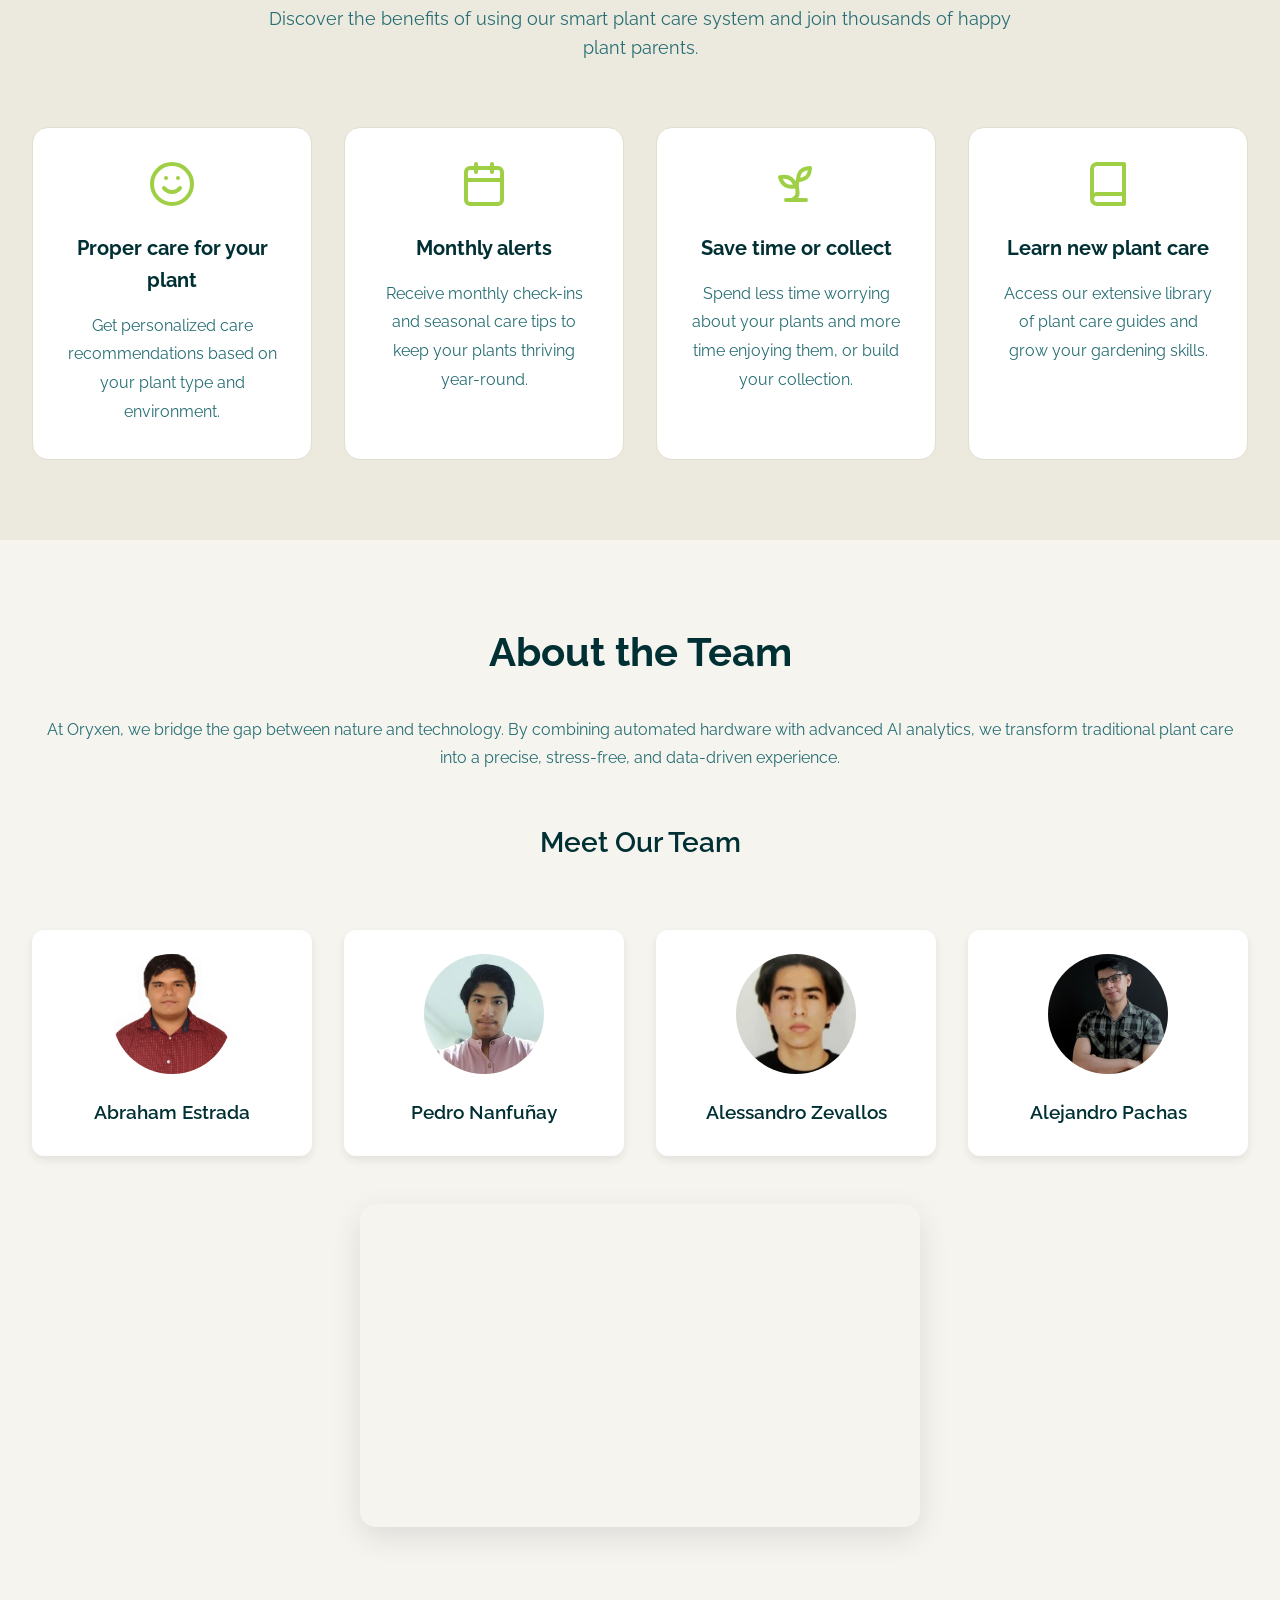
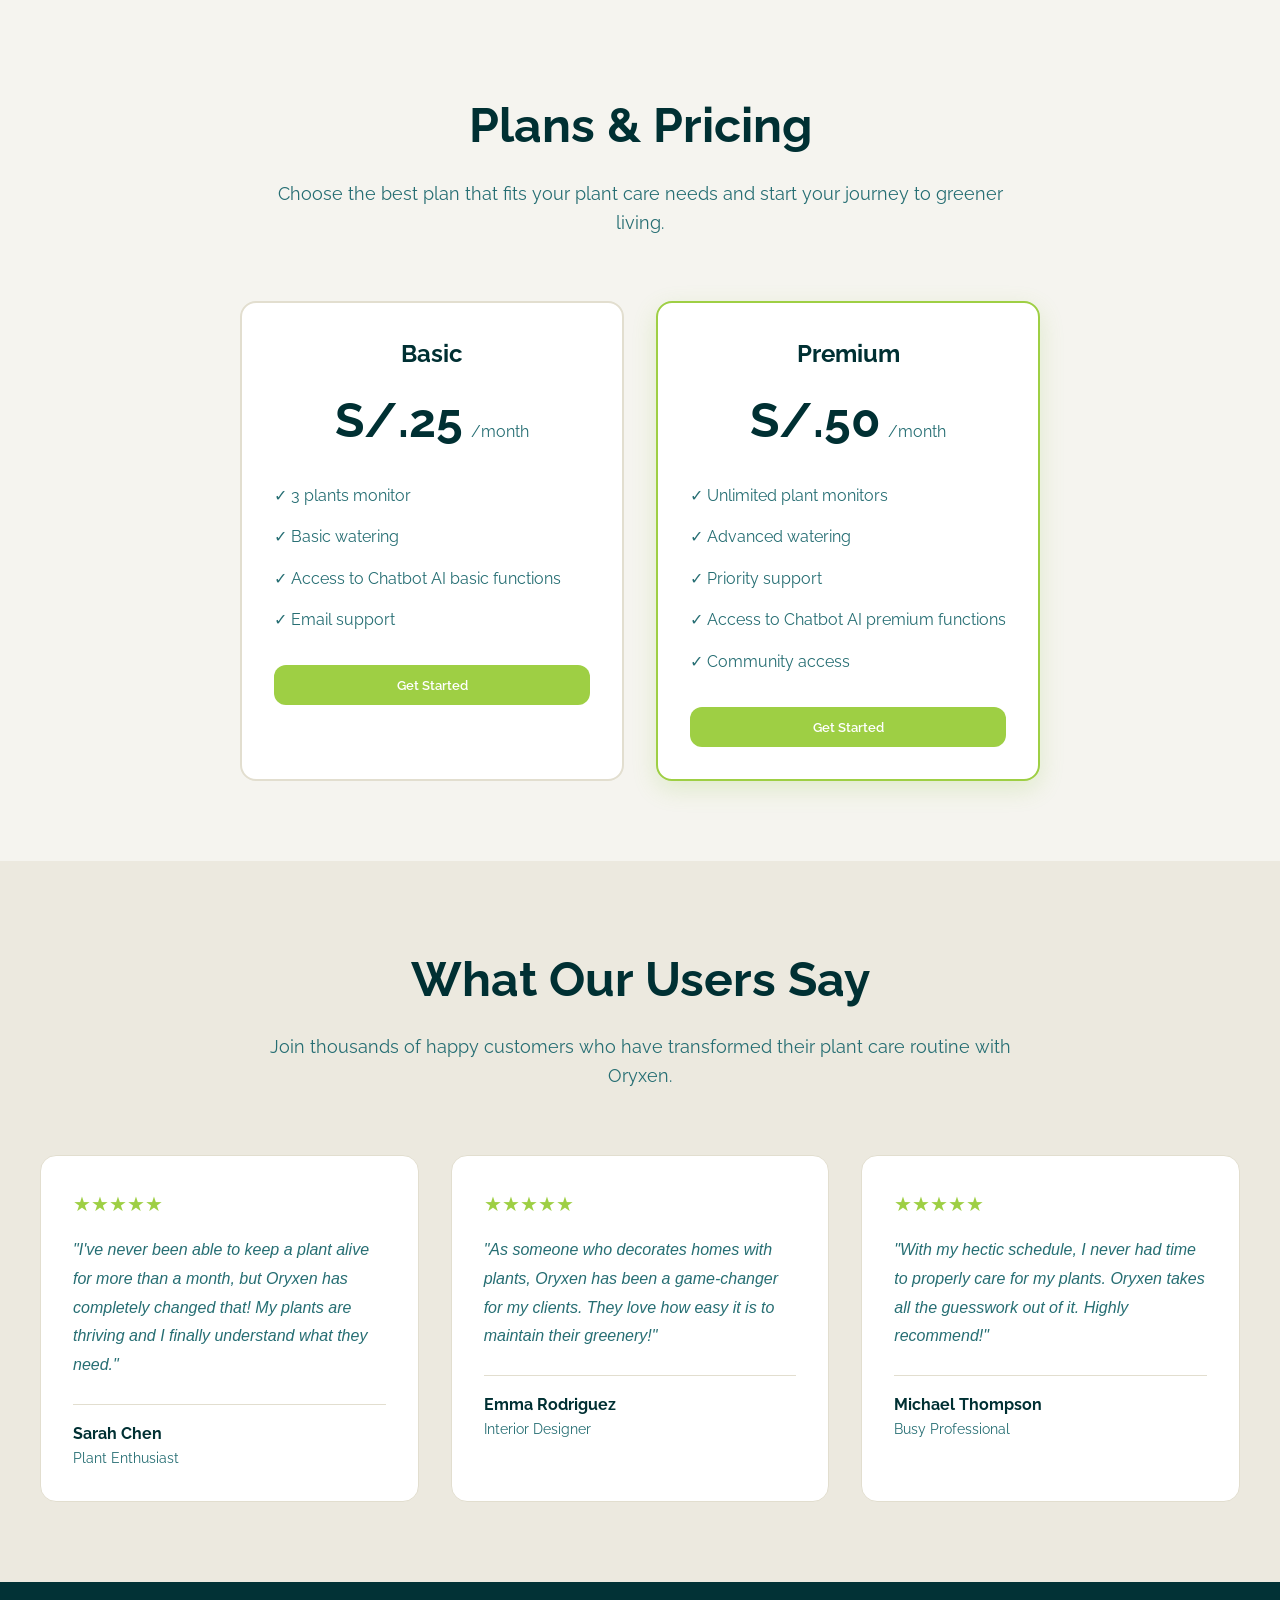
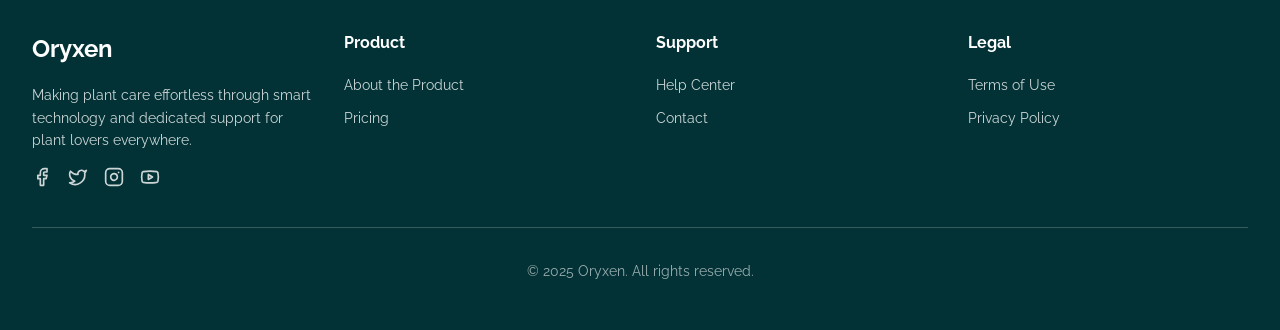
==== commit f2e24b1b: "feat: add testimonials and footer section" ====
--- a/index.html
+++ b/index.html
@@ -396,6 +396,115 @@
       </div>
     </section>
 
+    <!-- Testimonials Section -->
+    <section id="testimonials" class="section testimonials">
+      <div class="container">
+        <div class="section-header">
+          <h2 class="section-title">What Our Users Say</h2>
+          <p class="section-subtitle">
+            Join thousands of happy customers who have transformed their plant care routine with Oryxen.
+          </p>
+        </div>
+
+        <div class="testimonials-grid">
+          <div class="testimonial-card">
+            <div class="testimonial-rating">
+              ★★★★★
+            </div>
+            <p class="testimonial-text">
+              "I've never been able to keep a plant alive for more than a month, but PlantCare has completely changed that! My plants are thriving and I finally understand what they need."
+            </p>
+            <div class="testimonial-author">
+              <h4 class="author-name">Sarah Chen</h4>
+              <p class="author-role">Plant Enthusiast</p>
+            </div>
+          </div>
+
+          <div class="testimonial-card">
+            <div class="testimonial-rating">
+              ★★★★★
+            </div>
+            <p class="testimonial-text">
+              "As someone who decorates homes with plants, Oryxen has been a game-changer for my clients. They love how easy it is to maintain their greenery!"
+            </p>
+            <div class="testimonial-author">
+              <h4 class="author-name">Emma Rodriguez</h4>
+              <p class="author-role">Interior Designer</p>
+            </div>
+          </div>
+
+          <div class="testimonial-card">
+            <div class="testimonial-rating">
+              ★★★★★
+            </div>
+            <p class="testimonial-text">
+              "With my hectic schedule, I never had time to properly care for my plants. Oryxen takes all the guesswork out of it. Highly recommend!"
+            </p>
+            <div class="testimonial-author">
+              <h4 class="author-name">Michael Thompson</h4>
+              <p class="author-role">Busy Professional</p>
+            </div>
+          </div>
+        </div>
+      </div>
+    </section>
+
+    <!-- Footer -->
+    <footer class="footer">
+      <div class="container">
+        <div class="footer-grid">
+          <div class="footer-brand">
+            <h3 class="footer-logo">Oryxen</h3>
+            <p class="footer-description">
+              Making plant care effortless through smart technology and dedicated support for plant lovers everywhere.
+            </p>
+            <div class="footer-social">
+              <a href="#" aria-label="Facebook">
+                <svg xmlns="http://www.w3.org/2000/svg" width="20" height="20" viewBox="0 0 24 24" fill="none" stroke="currentColor" stroke-width="2" stroke-linecap="round" stroke-linejoin="round"><path d="M18 2h-3a5 5 0 0 0-5 5v3H7v4h3v8h4v-8h3l1-4h-4V7a1 1 0 0 1 1-1h3z"/></svg>
+              </a>
+              <a href="#" aria-label="Twitter">
+                <svg xmlns="http://www.w3.org/2000/svg" width="20" height="20" viewBox="0 0 24 24" fill="none" stroke="currentColor" stroke-width="2" stroke-linecap="round" stroke-linejoin="round"><path d="M22 4s-.7 2.1-2 3.4c1.6 10-9.4 17.3-18 11.6 2.2.1 4.4-.6 6-2C3 15.5.5 9.6 3 5c2.2 2.6 5.6 4.1 9 4-.9-4.2 4-6.6 7-3.8 1.1 0 3-1.2 3-1.2z"/></svg>
+              </a>
+              <a href="#" aria-label="Instagram">
+                <svg xmlns="http://www.w3.org/2000/svg" width="20" height="20" viewBox="0 0 24 24" fill="none" stroke="currentColor" stroke-width="2" stroke-linecap="round" stroke-linejoin="round"><rect width="20" height="20" x="2" y="2" rx="5" ry="5"/><path d="M16 11.37A4 4 0 1 1 12.63 8 4 4 0 0 1 16 11.37z"/><line x1="17.5" x2="17.51" y1="6.5" y2="6.5"/></svg>
+              </a>
+              <a href="#" aria-label="YouTube">
+                <svg xmlns="http://www.w3.org/2000/svg" width="20" height="20" viewBox="0 0 24 24" fill="none" stroke="currentColor" stroke-width="2" stroke-linecap="round" stroke-linejoin="round"><path d="M2.5 17a24.12 24.12 0 0 1 0-10 2 2 0 0 1 1.4-1.4 49.56 49.56 0 0 1 16.2 0A2 2 0 0 1 21.5 7a24.12 24.12 0 0 1 0 10 2 2 0 0 1-1.4 1.4 49.55 49.55 0 0 1-16.2 0A2 2 0 0 1 2.5 17"/><polygon points="10 15 15 12 10 9 10 15"/></svg>
+              </a>
+            </div>
+          </div>
+
+          <div class="footer-links">
+            <h4 class="footer-heading">Product</h4>
+            <ul>  
+              <li><a href="#about">About the Product</a></li>
+              <li><a href="#pricing">Pricing</a></li>
+            </ul>
+          </div>
+
+          <div class="footer-links">
+            <h4 class="footer-heading">Support</h4>
+            <ul>
+              <li><a href="#">Help Center</a></li>
+              <li><a href="#">Contact</a></li>
+            </ul>
+          </div>
+
+          <div class="footer-links">
+            <h4 class="footer-heading">Legal</h4>
+            <ul>
+              <li><a href="#">Terms of Use</a></li>
+              <li><a href="#">Privacy Policy</a></li>
+            </ul>
+          </div>
+        </div>
+
+        <div class="footer-bottom">
+          <p>© 2025 Oryxen. All rights reserved.</p>
+        </div>
+      </div>
+    </footer>
+
     <script src="/script.js"></script>
 </body>
 </html>
--- a/styles.css
+++ b/styles.css
@@ -880,4 +880,154 @@
     grid-template-columns: repeat(2, 1fr);
     max-width: 50rem;
   }
+}
+
+/* Testimonials Section */
+.testimonials {
+  background-color: var(--muted);
+}
+
+.testimonials-grid {
+  display: grid;
+  gap: 2rem;
+  max-width: 75rem;
+  margin: 0 auto;
+}
+
+.testimonial-card {
+  padding: 2rem;
+  background-color: var(--card);
+  border-radius: 1rem;
+  border: 1px solid var(--border);
+  transition: all 0.3s ease;
+}
+
+.testimonial-card:hover {
+  box-shadow: 0 10px 30px rgba(0, 0, 0, 0.1);
+}
+
+.testimonial-rating {
+  color: var(--primary);
+  margin-bottom: 1rem;
+  font-size: 1.25rem;
+}
+
+.testimonial-text {
+  color: var(--muted-foreground);
+  margin-bottom: 1.5rem;
+  line-height: 1.8;
+  font-style: italic;
+}
+
+.testimonial-author {
+  border-top: 1px solid var(--border);
+  padding-top: 1rem;
+}
+
+.author-name {
+  font-weight: 700;
+  color: var(--foreground);
+}
+
+.author-role {
+  font-size: 0.875rem;
+  color: var(--muted-foreground);
+}
+
+@media (min-width: 768px) {
+  .testimonials-grid {
+    grid-template-columns: repeat(3, 1fr);
+  }
+}
+
+/* Footer */
+.footer {
+  background-color: var(--accent);
+  color: white;
+  padding: 3rem 0;
+}
+
+.footer-grid {
+  display: grid;
+  gap: 2rem;
+  margin-bottom: 2rem;
+}
+
+.footer-logo {
+  font-size: 1.5rem;
+  font-weight: 700;
+  margin-bottom: 1rem;
+}
+
+.footer-description {
+  color: rgba(255, 255, 255, 0.8);
+  font-size: 0.875rem;
+  margin-bottom: 1rem;
+}
+
+.footer-social {
+  display: flex;
+  gap: 1rem;
+}
+
+.footer-social a {
+  color: rgba(255, 255, 255, 0.8);
+  transition: color 0.3s ease;
+}
+
+.footer-social a:hover {
+  color: var(--primary);
+}
+
+.footer-heading {
+  font-weight: 700;
+  margin-bottom: 1rem;
+}
+
+.footer-links ul {
+  list-style: none;
+}
+
+.footer-links li {
+  margin-bottom: 0.5rem;
+}
+
+.footer-links a {
+  color: rgba(255, 255, 255, 0.8);
+  text-decoration: none;
+  font-size: 0.875rem;
+  transition: color 0.3s ease;
+}
+
+.footer-links a:hover {
+  color: white;
+}
+
+.footer-bottom {
+  border-top: 1px solid rgba(255, 255, 255, 0.2);
+  padding-top: 2rem;
+  text-align: center;
+}
+
+.footer-bottom p {
+  color: rgba(255, 255, 255, 0.6);
+  font-size: 0.875rem;
+}
+
+@media (min-width: 768px) {
+  .footer-grid {
+    grid-template-columns: repeat(4, 1fr);
+  }
+}
+
+/* Scroll animations */
+.scroll-animate {
+  opacity: 0;
+  transform: translateY(30px);
+  transition: opacity 0.6s ease, transform 0.6s ease;
+}
+
+.scroll-animate.visible {
+  opacity: 1;
+  transform: translateY(0);
 }
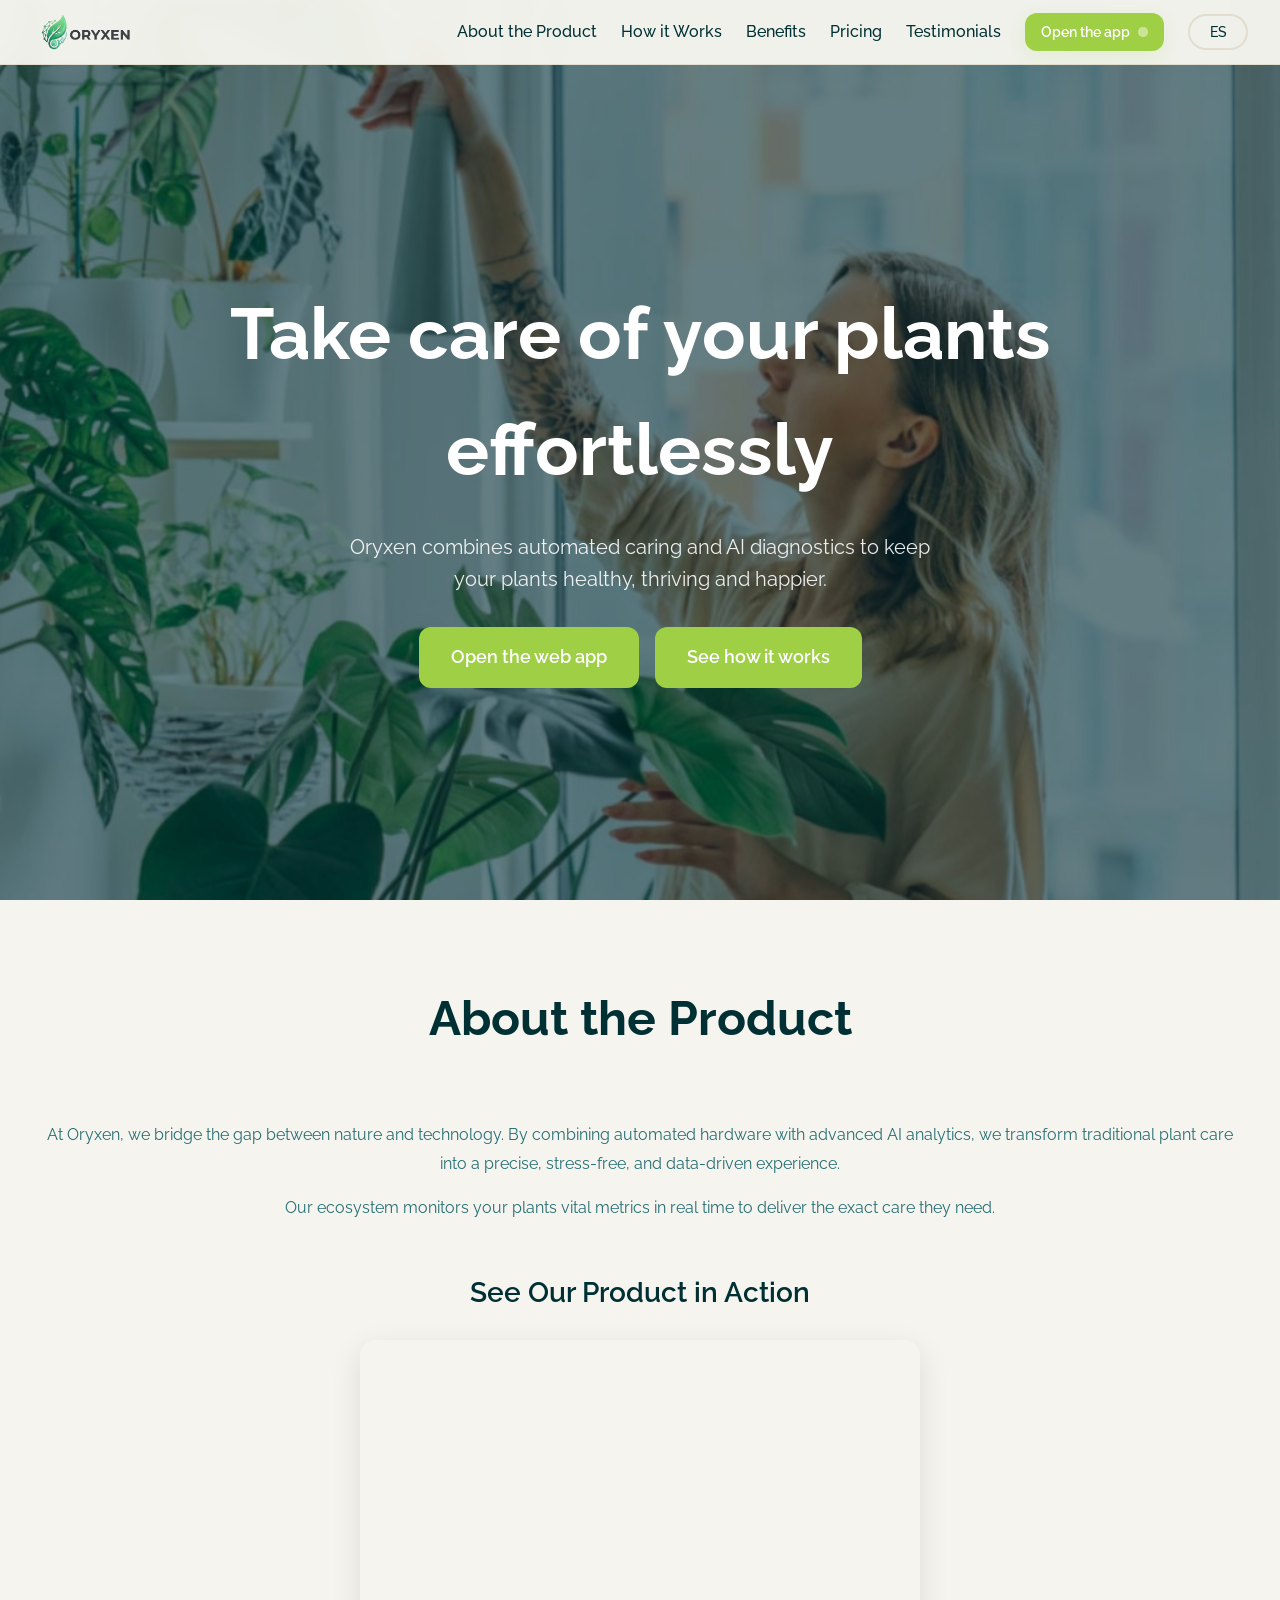
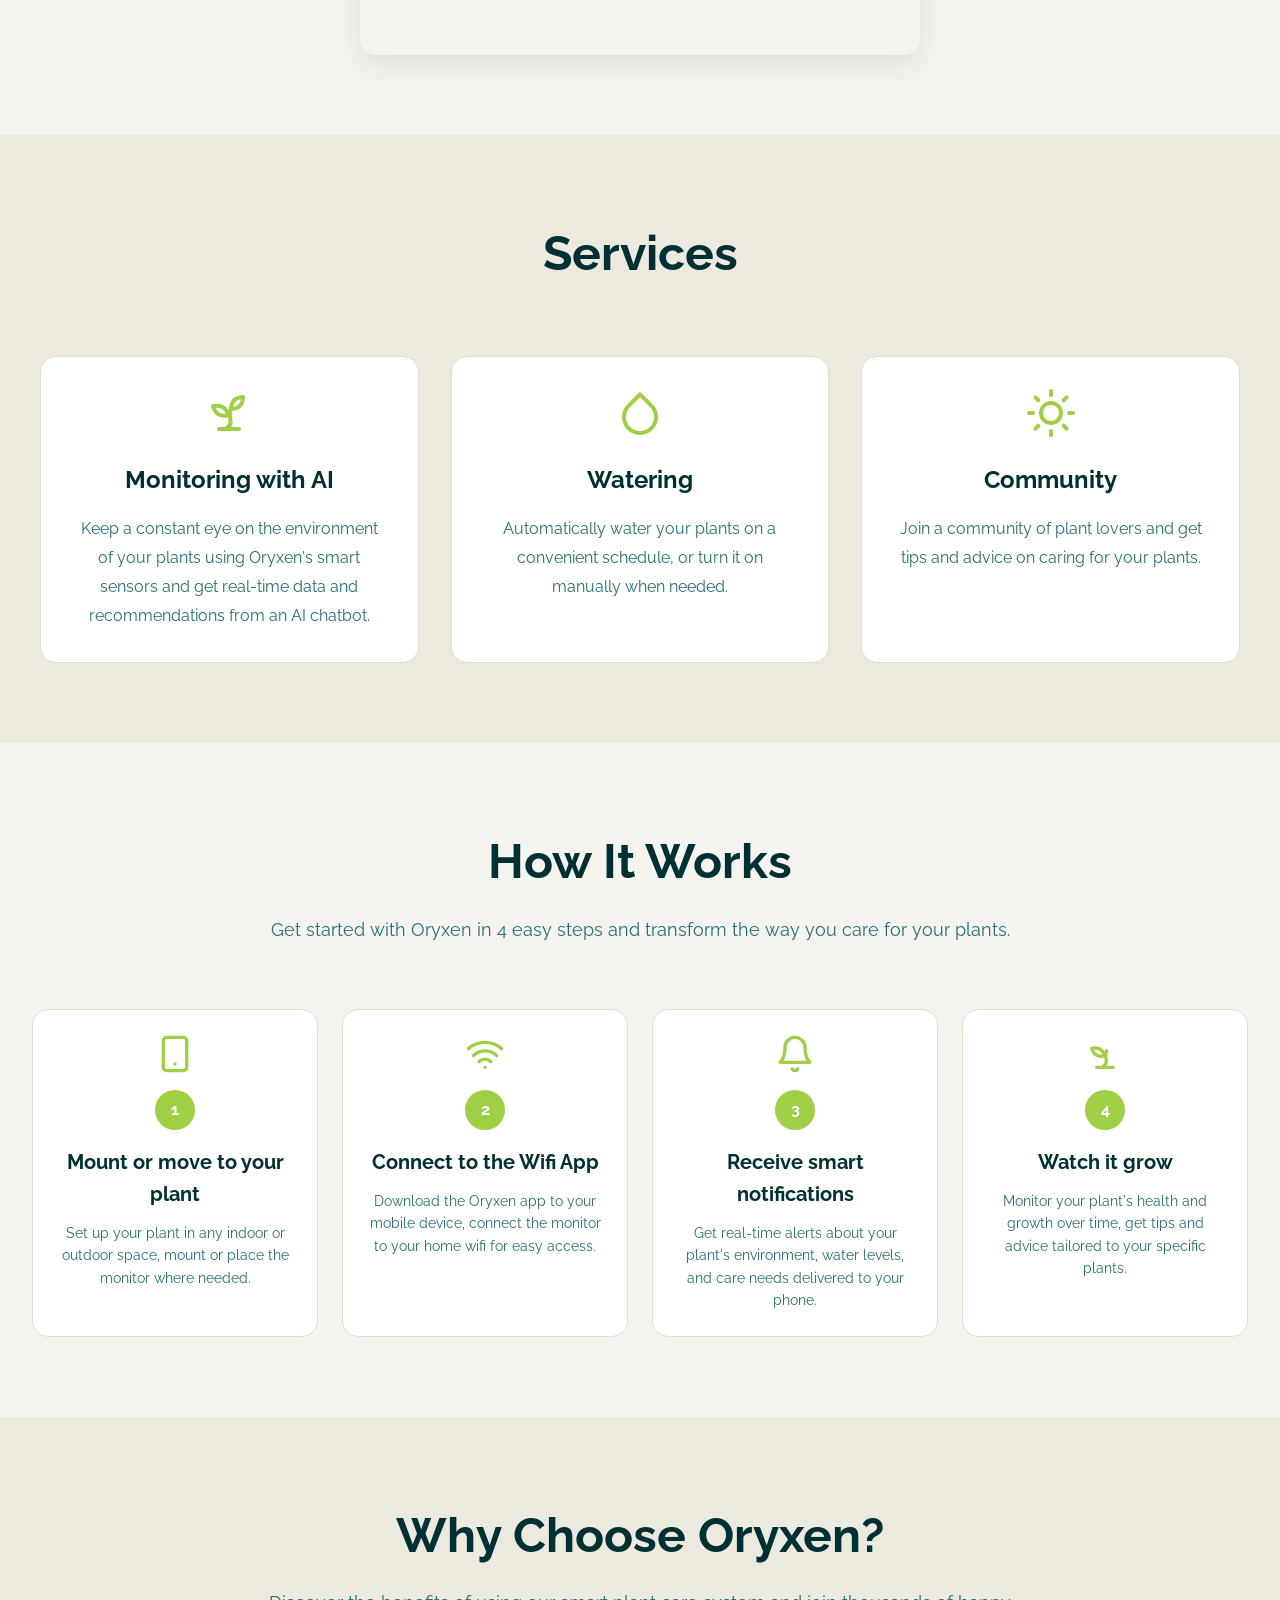
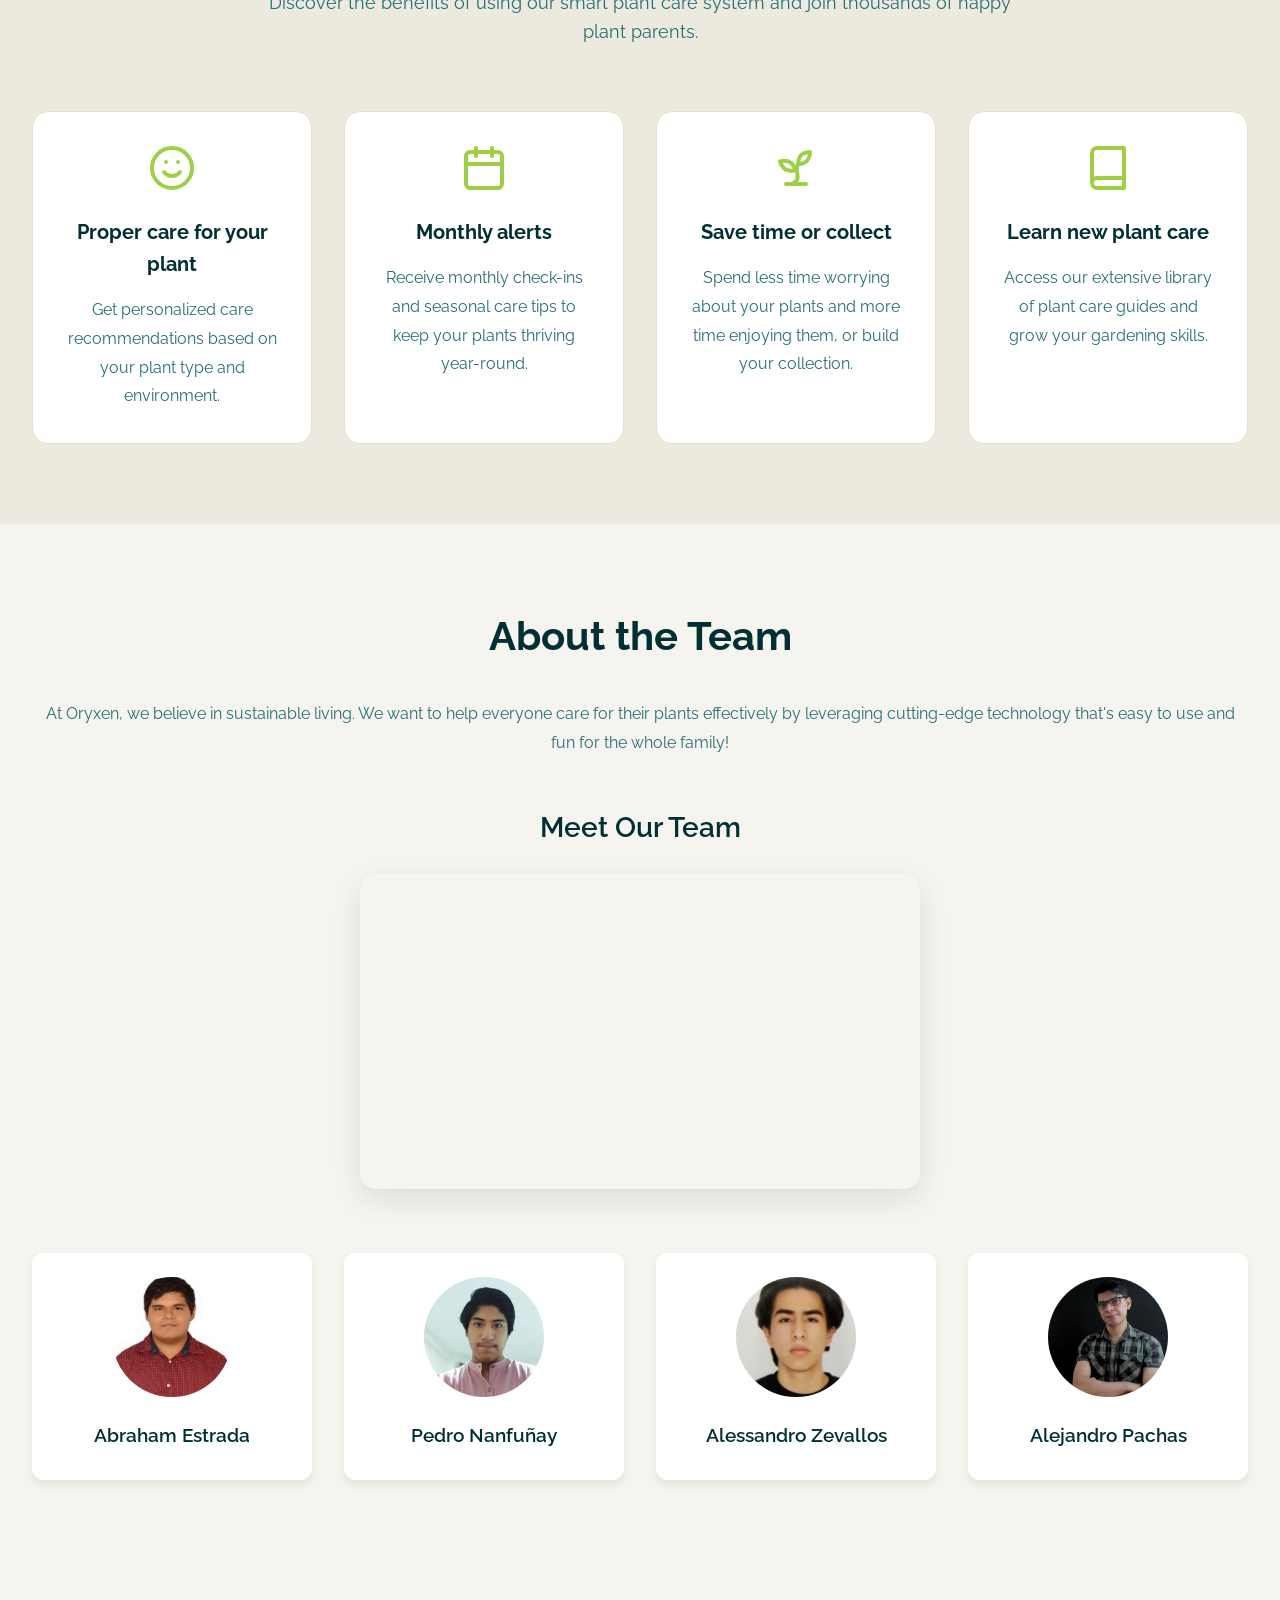
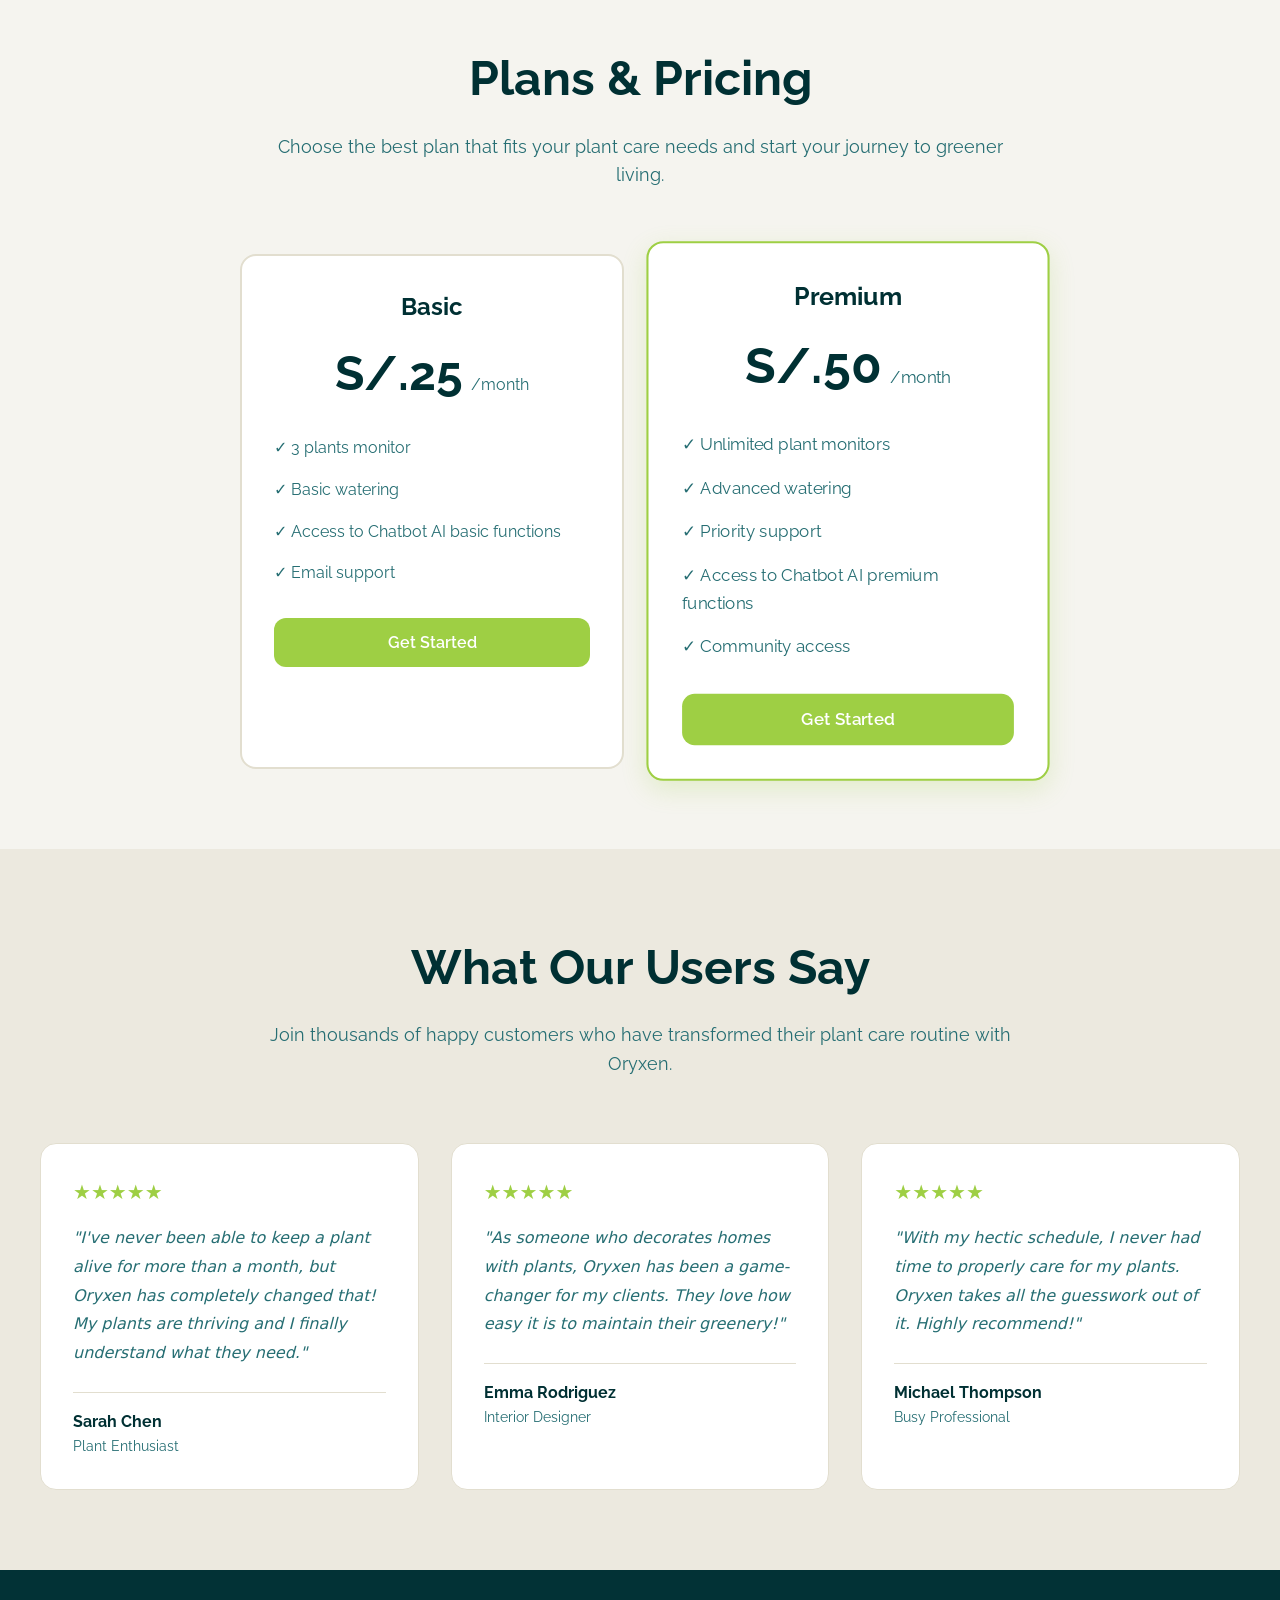
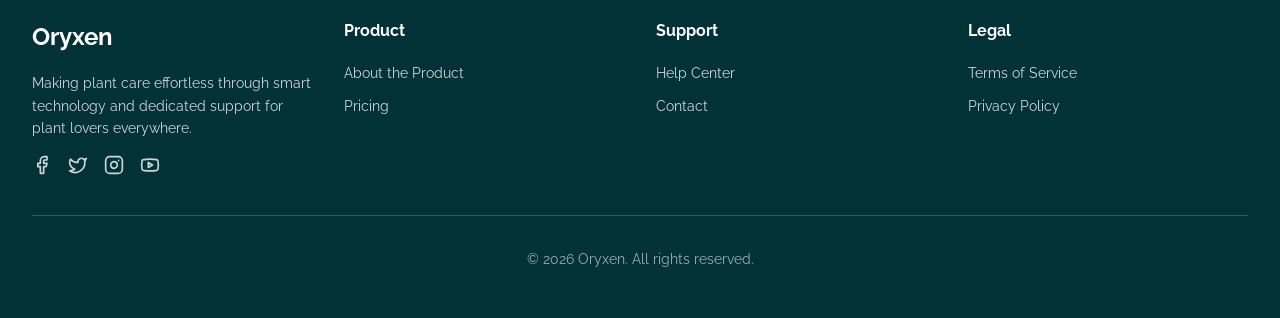
==== commit 998f182c: "Refactor styles.css to implement BEM methodology and design tokens; enhance layout, typography, and " ====
--- a/index.html
+++ b/index.html
@@ -10,12 +10,12 @@
     <meta property="og:title" content="Oryxen - Smart Plant Care Solution" />
     <meta property="og:description" content="Take care of your plants effortlessly with Oryxen's smart monitoring system" />
     <meta property="og:type" content="website" />
-    <meta property="og:image" content="https://lovable.dev/opengraph-image-p98pqg.png" />
+    <meta property="og:image" content="/assets/oryxen_logo.png" />
 
     <meta name="twitter:card" content="summary_large_image" />
     <meta name="twitter:site" content="@oryxen" />
-    <meta name="twitter:image" content="https://lovable.dev/opengraph-image-p98pqg.png" />
-    
+    <meta name="twitter:image" content="/assets/oryxen_logo.png" />
+
     <link rel="preconnect" href="https://fonts.googleapis.com">
     <link rel="preconnect" href="https://fonts.gstatic.com" crossorigin>
     <link href="https://fonts.googleapis.com/css2?family=Raleway:wght@400;600;700&display=swap" rel="stylesheet">
@@ -23,110 +23,94 @@
 </head>
 
 <body>
+    <!-- ====================== Navigation ====================== -->
     <nav class="nav">
-      <div class="container nav-container">
-        <div class="nav-brand">
-            <a href="#hero">
-                <img src="/assets/oryxen_logo.png" alt="oryxen-logo">
-            </a>
-        </div>
-
-        <div class="nav-links" id="navLinks">
-          <a href="#about" class="nav-link">About the Product</a>
-          <a href="#how-it-works" class="nav-link">How it Works</a>
-          <a href="#benefits" class="nav-link">Benefits</a>
-          <a href="#pricing" class="nav-link">Pricing</a>
-          <a href="#testimonials" class="nav-link">Testimonials</a>
-          <a
-            href=""
-            target="_blank"
-            rel="noopener"
-            class="btn btn-primary btn-sm nav-cta"
-          >
-            <span class="cta-label">Try our app</span>
-            <span class="cta-badge" aria-hidden="true"></span>
+      <div class="container nav__container">
+        <div class="nav__brand">
+          <a href="#hero">
+            <img src="/assets/oryxen_logo.png" alt="Oryxen logo" class="nav__logo">
           </a>
-          <button class="language-toggle" id="languageToggle" aria-label="Toggle language">
-            <span class="language-text">ES</span>
+        </div>
+
+        <div class="nav__menu" id="navMenu">
+          <a href="#about" class="nav__link" data-i18n="nav.about">About the Product</a>
+          <a href="#how-it-works" class="nav__link" data-i18n="nav.howItWorks">How it Works</a>
+          <a href="#benefits" class="nav__link" data-i18n="nav.benefits">Benefits</a>
+          <a href="#pricing" class="nav__link" data-i18n="nav.pricing">Pricing</a>
+          <a href="#testimonials" class="nav__link" data-i18n="nav.testimonials">Testimonials</a>
+          <a href="http://localhost:5173/login" class="button button--primary button--sm nav__cta">
+            <span class="nav__cta-label" data-i18n="nav.cta">Open the app</span>
+            <span class="nav__cta-badge" aria-hidden="true"></span>
+          </a>
+          <button class="lang-toggle" id="langToggle" aria-label="Toggle language">
+            <span class="lang-toggle__text">ES</span>
           </button>
         </div>
 
-        <button class="mobile-menu-btn" id="mobileMenuBtn" aria-label="Toggle menu">
-          <span class="hamburger"></span>
+        <button class="nav__toggle" id="navToggle" aria-label="Toggle menu">
+          <span class="nav__toggle-bar"></span>
         </button>
       </div>
 
-      <div class="mobile-nav" id="mobileNav">
-        <a href="#about" class="mobile-nav-link">About the Product</a>
-        <a href="#how-it-works" class="mobile-nav-link">How it Works</a>
-        <a href="#benefits" class="mobile-nav-link">Benefits</a>
-        <a href="#pricing" class="mobile-nav-link">Pricing</a>
-        <a href="#testimonials" class="mobile-nav-link">Testimonials</a>
-        <a
-          href=""
-          target="_blank"
-          rel="noopener"
-          class="btn btn-primary nav-cta mobile-cta"
-        >
-          <span class="cta-label">Prueba nuestra app</span>
-          <span class="cta-badge" aria-hidden="true"></span>
+      <div class="container nav__mobile" id="navMobile">
+        <a href="#about" class="nav__mobile-link" data-i18n="nav.about">About the Product</a>
+        <a href="#how-it-works" class="nav__mobile-link" data-i18n="nav.howItWorks">How it Works</a>
+        <a href="#benefits" class="nav__mobile-link" data-i18n="nav.benefits">Benefits</a>
+        <a href="#pricing" class="nav__mobile-link" data-i18n="nav.pricing">Pricing</a>
+        <a href="#testimonials" class="nav__mobile-link" data-i18n="nav.testimonials">Testimonials</a>
+        <a href="http://localhost:5173/login" class="button button--primary nav__cta nav__cta--mobile">
+          <span class="nav__cta-label" data-i18n="nav.cta">Open the app</span>
         </a>
-        <button class="language-toggle mobile-language-toggle" aria-label="Toggle language">
-          <span class="language-text">ES</span>
+        <button class="lang-toggle lang-toggle--mobile" id="langToggleMobile" aria-label="Toggle language">
+          <span class="lang-toggle__text">ES</span>
         </button>
       </div>
     </nav>
 
-    <!-- Hero Section -->
-    <section id="hero" class="section hero">
-      <div class="hero-overlay"></div>
-      <div class="container hero-content">
-        <h1 class="hero-title fade-in">
+    <!-- ====================== Hero ====================== -->
+    <section id="hero" class="hero">
+      <div class="hero__overlay"></div>
+      <div class="container hero__content">
+        <h1 class="hero__title" data-i18n="hero.title" data-i18n-html>
           Take care of your plants<br />effortlessly
         </h1>
-        <p class="hero-text fade-in">
-          Oryxen combines automated caring and AI diagnostics to keep<br class="desktop-break" />
+        <p class="hero__text" data-i18n="hero.text" data-i18n-html>
+          Oryxen combines automated caring and AI diagnostics to keep<br class="hero__break" />
           your plants healthy, thriving and happier.
         </p>
-        <div class="hero-buttons fade-in">
-          <a href="" target="_blank" rel="noopener" class="btn btn-primary btn-lg hero-cta">
-            <span class="cta-label">Try our web app</span>
+        <div class="hero__actions">
+          <a href="http://localhost:5173/login" class="button button--primary button--lg hero__cta">
+            <span data-i18n="hero.cta">Open the web app</span>
           </a>
-          <a href="" target="_blank" rel="noopener" class="btn btn-primary btn-lg download-btn" download>
-            <span class="cta-label">Try our mobile app</span>
+          <a href="#how-it-works" class="button button--primary button--lg hero__secondary">
+            <span data-i18n="hero.secondary">See how it works</span>
           </a>
         </div>
       </div>
     </section>
 
-    <!-- About Section -->
-    <section id="about" class="section about">
-      <div class="container">
-        <div class="section-header">
-          <h2 class="section-title">About the Product</h2>
-        </div>
-
-        <!-- About the Product Section -->
-        <div class="about-section">
-          <div class="about-content">
-            <p class="about-text">
-              At Oryxen, we bridge the gap between nature and technology. By combining automated hardware with advanced AI analytics, we transform traditional plant care into a precise, stress-free, and data-driven experience.
-            </p>
-            <p class="about-text">
-              Our ecosystem monitors your plants vital metrics in real time to deliver the exact care they need.
-            </p>
-          </div>
-          
-          <!-- Product Video -->
-          <div class="about-video">
-            <h4 class="video-title">See Our Product in Action</h4>
-            <div class="video-wrapper">
+    <!-- ====================== About ====================== -->
+    <section id="about" class="section section--bg">
+      <div class="container">
+        <div class="section__header">
+          <h2 class="section__title" data-i18n="about.title">About the Product</h2>
+        </div>
+
+        <div class="about__block">
+          <p class="about__text" data-i18n="about.text1">
+            At Oryxen, we bridge the gap between nature and technology. By combining automated hardware with advanced AI analytics, we transform traditional plant care into a precise, stress-free, and data-driven experience.
+          </p>
+          <p class="about__text" data-i18n="about.text2">
+            Our ecosystem monitors your plants vital metrics in real time to deliver the exact care they need.
+          </p>
+
+          <div class="about__media">
+            <h4 class="about__media-title" data-i18n="about.videoTitle">See Our Product in Action</h4>
+            <div class="about__video">
               <iframe
-                width="560"
-                height="315"
-                src=""
+                src="https://www.youtube.com/embed/?listType=user_uploads"
                 title="About the Product - Oryxen"
-                frameborder="0"
+                loading="lazy"
                 allowfullscreen
               ></iframe>
             </div>
@@ -135,376 +119,354 @@
       </div>
     </section>
 
-    <!-- Services Section -->
-    <section class="section services">
-      <div class="container">
-        <div class="section-header">
-          <h2 class="section-title">Services</h2>
-        </div>
-
-        <div class="services-grid">
-          <div class="service-card">
-            <div class="service-icon">
+    <!-- ====================== Services ====================== -->
+    <section class="section section--muted services">
+      <div class="container">
+        <div class="section__header">
+          <h2 class="section__title" data-i18n="services.title">Services</h2>
+        </div>
+
+        <div class="services__grid">
+          <article class="service-card">
+            <div class="service-card__icon">
               <svg xmlns="http://www.w3.org/2000/svg" width="48" height="48" viewBox="0 0 24 24" fill="none" stroke="currentColor" stroke-width="2" stroke-linecap="round" stroke-linejoin="round"><path d="M7 20h10"/><path d="M10 20c5.5-2.5.8-6.4 3-10"/><path d="M9.5 9.4c1.1.8 1.8 2.2 2.3 3.7-2 .4-3.5.4-4.8-.3-1.2-.6-2.3-1.9-3-4.2 2.8-.5 4.4 0 5.5.8z"/><path d="M14.1 6a7 7 0 0 0-1.1 4c1.9-.1 3.3-.6 4.3-1.4 1-1 1.6-2.3 1.7-4.6-2.7.1-4 1-4.9 2z"/></svg>
             </div>
-            <h3 class="service-title">Monitoring with AI</h3>
-            <p class="service-text">
-              Keep a constant eye on the environmental of your plants using Oryxen's smart sensors and get real-time data for access recommendations with an AI chatbot.
-            </p>
-          </div>
-
-          <div class="service-card">
-            <div class="service-icon">
+            <h3 class="service-card__title" data-i18n="services.monitoring.title">Monitoring with AI</h3>
+            <p class="service-card__text" data-i18n="services.monitoring.text">
+              Keep a constant eye on the environment of your plants using Oryxen's smart sensors and get real-time data and recommendations from an AI chatbot.
+            </p>
+          </article>
+
+          <article class="service-card">
+            <div class="service-card__icon">
               <svg xmlns="http://www.w3.org/2000/svg" width="48" height="48" viewBox="0 0 24 24" fill="none" stroke="currentColor" stroke-width="2" stroke-linecap="round" stroke-linejoin="round"><path d="M12 2.69l5.66 5.66a8 8 0 1 1-11.31 0z"/></svg>
             </div>
-            <h3 class="service-title">Watering</h3>
-            <p class="service-text">
-              Automatically water your plants on a convenient schedule, or turn on manually when needed.
-            </p>
-          </div>
-
-          <div class="service-card">
-            <div class="service-icon">
+            <h3 class="service-card__title" data-i18n="services.watering.title">Watering</h3>
+            <p class="service-card__text" data-i18n="services.watering.text">
+              Automatically water your plants on a convenient schedule, or turn it on manually when needed.
+            </p>
+          </article>
+
+          <article class="service-card">
+            <div class="service-card__icon">
               <svg xmlns="http://www.w3.org/2000/svg" width="48" height="48" viewBox="0 0 24 24" fill="none" stroke="currentColor" stroke-width="2" stroke-linecap="round" stroke-linejoin="round"><circle cx="12" cy="12" r="5"/><line x1="12" x2="12" y1="1" y2="3"/><line x1="12" x2="12" y1="21" y2="23"/><line x1="4.22" x2="5.64" y1="4.22" y2="5.64"/><line x1="18.36" x2="19.78" y1="18.36" y2="19.78"/><line x1="1" x2="3" y1="12" y2="12"/><line x1="21" x2="23" y1="12" y2="12"/><line x1="4.22" x2="5.64" y1="19.78" y2="18.36"/><line x1="18.36" x2="19.78" y1="5.64" y2="4.22"/></svg>
             </div>
-            <h3 class="service-title">Community</h3>
-            <p class="service-text">
+            <h3 class="service-card__title" data-i18n="services.community.title">Community</h3>
+            <p class="service-card__text" data-i18n="services.community.text">
               Join a community of plant lovers and get tips and advice on caring for your plants.
             </p>
-          </div>
-        </div>
-      </div>
-    </section>
-
-    <!-- How It Works Section -->
-    <section id="how-it-works" class="section how-it-works">
-      <div class="container">
-        <div class="section-header">
-          <h2 class="section-title">How It Works</h2>
-          <p class="section-subtitle">
+          </article>
+        </div>
+      </div>
+    </section>
+
+    <!-- ====================== How It Works ====================== -->
+    <section id="how-it-works" class="section section--bg">
+      <div class="container">
+        <div class="section__header">
+          <h2 class="section__title" data-i18n="howItWorks.title">How It Works</h2>
+          <p class="section__subtitle" data-i18n="howItWorks.subtitle">
             Get started with Oryxen in 4 easy steps and transform the way you care for your plants.
           </p>
         </div>
 
-        <div class="steps-grid">
-          <div class="step-card">
-            <div class="step-icon">
+        <div class="steps__grid">
+          <article class="step-card">
+            <div class="step-card__icon">
               <svg xmlns="http://www.w3.org/2000/svg" width="40" height="40" viewBox="0 0 24 24" fill="none" stroke="currentColor" stroke-width="2" stroke-linecap="round" stroke-linejoin="round"><rect width="14" height="20" x="5" y="2" rx="2" ry="2"/><path d="M12 18h.01"/></svg>
             </div>
-            <div class="step-number">1</div>
-            <h3 class="step-title">Mount or move to your plant</h3>
-            <p class="step-text">
+            <div class="step-card__number">1</div>
+            <h3 class="step-card__title" data-i18n="howItWorks.step1.title">Mount or move to your plant</h3>
+            <p class="step-card__text" data-i18n="howItWorks.step1.text">
               Set up your plant in any indoor or outdoor space, mount or place the monitor where needed.
             </p>
-          </div>
-
-          <div class="step-card">
-            <div class="step-icon">
+          </article>
+
+          <article class="step-card">
+            <div class="step-card__icon">
               <svg xmlns="http://www.w3.org/2000/svg" width="40" height="40" viewBox="0 0 24 24" fill="none" stroke="currentColor" stroke-width="2" stroke-linecap="round" stroke-linejoin="round"><path d="M5 13a10 10 0 0 1 14 0"/><path d="M8.5 16.5a5 5 0 0 1 7 0"/><path d="M2 8.82a15 15 0 0 1 20 0"/><line x1="12" x2="12.01" y1="20" y2="20"/></svg>
             </div>
-            <div class="step-number">2</div>
-            <h3 class="step-title">Connect to Wifi App</h3>
-            <p class="step-text">
+            <div class="step-card__number">2</div>
+            <h3 class="step-card__title" data-i18n="howItWorks.step2.title">Connect to the Wifi App</h3>
+            <p class="step-card__text" data-i18n="howItWorks.step2.text">
               Download the Oryxen app to your mobile device, connect the monitor to your home wifi for easy access.
             </p>
-          </div>
-
-          <div class="step-card">
-            <div class="step-icon">
+          </article>
+
+          <article class="step-card">
+            <div class="step-card__icon">
               <svg xmlns="http://www.w3.org/2000/svg" width="40" height="40" viewBox="0 0 24 24" fill="none" stroke="currentColor" stroke-width="2" stroke-linecap="round" stroke-linejoin="round"><path d="M6 8a6 6 0 0 1 12 0c0 7 3 9 3 9H3s3-2 3-9"/><path d="M10.3 21a1.94 1.94 0 0 0 3.4 0"/></svg>
             </div>
-            <div class="step-number">3</div>
-            <h3 class="step-title">Receive smart notifications</h3>
-            <p class="step-text">
+            <div class="step-card__number">3</div>
+            <h3 class="step-card__title" data-i18n="howItWorks.step3.title">Receive smart notifications</h3>
+            <p class="step-card__text" data-i18n="howItWorks.step3.text">
               Get real-time alerts about your plant's environment, water levels, and care needs delivered to your phone.
             </p>
-          </div>
-
-          <div class="step-card">
-            <div class="step-icon">
+          </article>
+
+          <article class="step-card">
+            <div class="step-card__icon">
               <svg xmlns="http://www.w3.org/2000/svg" width="40" height="40" viewBox="0 0 24 24" fill="none" stroke="currentColor" stroke-width="2" stroke-linecap="round" stroke-linejoin="round"><path d="M7 20h10"/><path d="M10 20c5.5-2.5.8-6.4 3-10"/><path d="M9.5 9.4c1.1.8 1.8 2.2 2.3 3.7-2 .4-3.5.4-4.8-.3-1.2-.6-2.3-1.9-3-4.2 2.8-.5 4.4 0 5.5.8z"/></svg>
             </div>
-            <div class="step-number">4</div>
-            <h3 class="step-title">Watch it grow</h3>
-            <p class="step-text">
+            <div class="step-card__number">4</div>
+            <h3 class="step-card__title" data-i18n="howItWorks.step4.title">Watch it grow</h3>
+            <p class="step-card__text" data-i18n="howItWorks.step4.text">
               Monitor your plant's health and growth over time, get tips and advice tailored to your specific plants.
             </p>
-          </div>
-        </div>
-      </div>
-    </section>
-
-    <!-- Benefits Section -->
-    <section id="benefits" class="section benefits">
-      <div class="container">
-        <div class="section-header">
-          <h2 class="section-title">Why Choose Oryxen?</h2>
-          <p class="section-subtitle">
+          </article>
+        </div>
+      </div>
+    </section>
+
+    <!-- ====================== Benefits ====================== -->
+    <section id="benefits" class="section section--muted">
+      <div class="container">
+        <div class="section__header">
+          <h2 class="section__title" data-i18n="benefits.title">Why Choose Oryxen?</h2>
+          <p class="section__subtitle" data-i18n="benefits.subtitle">
             Discover the benefits of using our smart plant care system and join thousands of happy plant parents.
           </p>
         </div>
 
-        <div class="benefits-grid">
-          <div class="benefit-card">
-            <div class="benefit-icon">
+        <div class="benefits__grid">
+          <article class="benefit-card">
+            <div class="benefit-card__icon">
               <svg xmlns="http://www.w3.org/2000/svg" width="48" height="48" viewBox="0 0 24 24" fill="none" stroke="currentColor" stroke-width="2" stroke-linecap="round" stroke-linejoin="round"><circle cx="12" cy="12" r="10"/><path d="M8 14s1.5 2 4 2 4-2 4-2"/><line x1="9" x2="9.01" y1="9" y2="9"/><line x1="15" x2="15.01" y1="9" y2="9"/></svg>
             </div>
-            <h3 class="benefit-title">Proper care for your plant</h3>
-            <p class="benefit-text">
+            <h3 class="benefit-card__title" data-i18n="benefits.benefit1.title">Proper care for your plant</h3>
+            <p class="benefit-card__text" data-i18n="benefits.benefit1.text">
               Get personalized care recommendations based on your plant type and environment.
             </p>
-          </div>
-
-          <div class="benefit-card">
-            <div class="benefit-icon">
+          </article>
+
+          <article class="benefit-card">
+            <div class="benefit-card__icon">
               <svg xmlns="http://www.w3.org/2000/svg" width="48" height="48" viewBox="0 0 24 24" fill="none" stroke="currentColor" stroke-width="2" stroke-linecap="round" stroke-linejoin="round"><rect width="18" height="18" x="3" y="4" rx="2" ry="2"/><line x1="16" x2="16" y1="2" y2="6"/><line x1="8" x2="8" y1="2" y2="6"/><line x1="3" x2="21" y1="10" y2="10"/></svg>
             </div>
-            <h3 class="benefit-title">Monthly alerts</h3>
-            <p class="benefit-text">
+            <h3 class="benefit-card__title" data-i18n="benefits.benefit2.title">Monthly alerts</h3>
+            <p class="benefit-card__text" data-i18n="benefits.benefit2.text">
               Receive monthly check-ins and seasonal care tips to keep your plants thriving year-round.
             </p>
-          </div>
-
-          <div class="benefit-card">
-            <div class="benefit-icon">
+          </article>
+
+          <article class="benefit-card">
+            <div class="benefit-card__icon">
               <svg xmlns="http://www.w3.org/2000/svg" width="48" height="48" viewBox="0 0 24 24" fill="none" stroke="currentColor" stroke-width="2" stroke-linecap="round" stroke-linejoin="round"><path d="M7 20h10"/><path d="M10 20c5.5-2.5.8-6.4 3-10"/><path d="M9.5 9.4c1.1.8 1.8 2.2 2.3 3.7-2 .4-3.5.4-4.8-.3-1.2-.6-2.3-1.9-3-4.2 2.8-.5 4.4 0 5.5.8z"/><path d="M14.1 6a7 7 0 0 0-1.1 4c1.9-.1 3.3-.6 4.3-1.4 1-1 1.6-2.3 1.7-4.6-2.7.1-4 1-4.9 2z"/></svg>
             </div>
-            <h3 class="benefit-title">Save time or collect</h3>
-            <p class="benefit-text">
+            <h3 class="benefit-card__title" data-i18n="benefits.benefit3.title">Save time or collect</h3>
+            <p class="benefit-card__text" data-i18n="benefits.benefit3.text">
               Spend less time worrying about your plants and more time enjoying them, or build your collection.
             </p>
-          </div>
-
-          <div class="benefit-card">
-            <div class="benefit-icon">
+          </article>
+
+          <article class="benefit-card">
+            <div class="benefit-card__icon">
               <svg xmlns="http://www.w3.org/2000/svg" width="48" height="48" viewBox="0 0 24 24" fill="none" stroke="currentColor" stroke-width="2" stroke-linecap="round" stroke-linejoin="round"><path d="M4 19.5v-15A2.5 2.5 0 0 1 6.5 2H20v20H6.5a2.5 2.5 0 0 1 0-5H20"/></svg>
             </div>
-            <h3 class="benefit-title">Learn new plant care</h3>
-            <p class="benefit-text">
+            <h3 class="benefit-card__title" data-i18n="benefits.benefit4.title">Learn new plant care</h3>
+            <p class="benefit-card__text" data-i18n="benefits.benefit4.text">
               Access our extensive library of plant care guides and grow your gardening skills.
             </p>
-          </div>
-        </div>
-      </div>
-    </section>
-
-  <!-- Team Section -->
-  <section id="team" class="section team">
-    <div class="container">
-      
-        <!-- About the Team Section -->
-        <div class="about-section">
-          <h3 class="about-section-title">About the Team</h3>
-          <div class="about-content">
-            <p class="about-text">
-              At Oryxen, we believe in sustainable living. We want to help everyone care for their plants effectively by leveraging cutting-edge technology that's easy to use and fun for the whole family!
-            </p>
-          </div>
-          
-          <!-- Team Video -->
-          <div class="about-video">
-            <h4 class="video-title">Meet Our Team</h4>
-          </div>
-        </div>
-
-      <div class="team-grid">
-        <!-- Team Member -->
-        <div class="team-member">
-          <img src="./assets/Abraham_Estrada.jpg" alt="Abraham Estrada" class="team-photo" />
-          <h3 class="team-name">Abraham Estrada</h3>
-        </div>
-
-        <div class="team-member">
-          <img src="./assets/Pedro_Nanfuñay.jpeg" alt="Pedro Nanfuñay" class="team-photo" />
-          <h3 class="team-name">Pedro Nanfuñay</h3>
-        </div>
-
-        <div class="team-member">
-          <img src="./assets/Alessandro_Zevallos.jpg" alt="Alessandro Zevallos" class="team-photo" />
-          <h3 class="team-name">Alessandro Zevallos</h3>
-        </div>
-
-        <div class="team-member">
-          <img src="./assets/Alejandro_Pachas.png" alt="Alejandro Pachas" class="team-photo" />
-          <h3 class="team-name">Alejandro Pachas</h3>
-        </div>
-      </div>
-
-      <!-- Team Video -->
-          <div class="about-video">
-            <div class="video-wrapper">
+          </article>
+        </div>
+      </div>
+    </section>
+
+    <!-- ====================== Team ====================== -->
+    <section id="team" class="section section--bg">
+      <div class="container">
+        <div class="about__block">
+          <h3 class="about__subtitle" data-i18n="team.title">About the Team</h3>
+          <p class="about__text" data-i18n="team.text">
+            At Oryxen, we believe in sustainable living. We want to help everyone care for their plants effectively by leveraging cutting-edge technology that's easy to use and fun for the whole family!
+          </p>
+
+          <div class="about__media">
+            <h4 class="about__media-title" data-i18n="team.videoTitle">Meet Our Team</h4>
+            <div class="about__video">
               <iframe
-                width="560"
-                height="315"
-                src=""
+                src="https://www.youtube.com/embed/?listType=user_uploads"
                 title="About the Team - Oryxen"
-                frameborder="0"
+                loading="lazy"
                 allowfullscreen
               ></iframe>
             </div>
           </div>
         </div>
-    </div>
-  </section>
-
-  <!-- Plans & Pricing Section -->
-  <section id="pricing" class="section pricing">
-      <div class="container">
-        <div class="section-header">
-          <h2 class="section-title">Plans & Pricing</h2>
-          <p class="section-subtitle">
+
+        <div class="team__grid">
+          <article class="team-card">
+            <img src="./assets/Abraham_Estrada.jpg" alt="Abraham Estrada" class="team-card__photo" />
+            <h3 class="team-card__name">Abraham Estrada</h3>
+          </article>
+          <article class="team-card">
+            <img src="./assets/Pedro_Nanfuñay.jpeg" alt="Pedro Nanfuñay" class="team-card__photo" />
+            <h3 class="team-card__name">Pedro Nanfuñay</h3>
+          </article>
+          <article class="team-card">
+            <img src="./assets/Alessandro_Zevallos.jpg" alt="Alessandro Zevallos" class="team-card__photo" />
+            <h3 class="team-card__name">Alessandro Zevallos</h3>
+          </article>
+          <article class="team-card">
+            <img src="./assets/Alejandro_Pachas.png" alt="Alejandro Pachas" class="team-card__photo" />
+            <h3 class="team-card__name">Alejandro Pachas</h3>
+          </article>
+        </div>
+      </div>
+    </section>
+
+    <!-- ====================== Pricing ====================== -->
+    <section id="pricing" class="section section--bg pricing">
+      <div class="container">
+        <div class="section__header">
+          <h2 class="section__title" data-i18n="pricing.title">Plans &amp; Pricing</h2>
+          <p class="section__subtitle" data-i18n="pricing.subtitle">
             Choose the best plan that fits your plant care needs and start your journey to greener living.
           </p>
         </div>
 
-        <div class="pricing-grid">
-          <div class="pricing-card">
-            <div class="pricing-header">
-              <h3 class="pricing-name">Basic</h3>
-              <div class="pricing-price">
-                <span class="price-amount">S/.25</span>
-                <span class="price-period">/month</span>
+        <div class="pricing__grid">
+          <article class="pricing-card">
+            <div class="pricing-card__header">
+              <h3 class="pricing-card__name" data-i18n="pricing.basic.name">Basic</h3>
+              <div class="pricing-card__price">
+                <span class="pricing-card__amount">S/.25</span>
+                <span class="pricing-card__period" data-i18n="pricing.basic.period">/month</span>
               </div>
             </div>
-            <ul class="pricing-features">
-              <li>✓ 3 plants monitor</li>
-              <li>✓ Basic watering</li>
-              <li>✓ Access to Chatbot AI basic functions</li>
-              <li>✓ Email support</li>
+            <ul class="pricing-card__features">
+              <li class="pricing-card__feature" data-i18n="pricing.basic.f1">✓ 3 plants monitor</li>
+              <li class="pricing-card__feature" data-i18n="pricing.basic.f2">✓ Basic watering</li>
+              <li class="pricing-card__feature" data-i18n="pricing.basic.f3">✓ Access to Chatbot AI basic functions</li>
+              <li class="pricing-card__feature" data-i18n="pricing.basic.f4">✓ Email support</li>
             </ul>
-            <button class="btn btn-primary pricing-btn">Get Started</button>
-          </div>
-
-          <div class="pricing-card pricing-card-featured">
-            <div class="pricing-header">
-              <h3 class="pricing-name">Premium</h3>
-              <div class="pricing-price">
-                <span class="price-amount">S/.50</span>
-                <span class="price-period">/month</span>
+            <a href="http://localhost:5173/register" class="button button--primary button--block" data-i18n="pricing.cta">Get Started</a>
+          </article>
+
+          <article class="pricing-card pricing-card--featured">
+            <div class="pricing-card__header">
+              <h3 class="pricing-card__name" data-i18n="pricing.premium.name">Premium</h3>
+              <div class="pricing-card__price">
+                <span class="pricing-card__amount">S/.50</span>
+                <span class="pricing-card__period" data-i18n="pricing.premium.period">/month</span>
               </div>
             </div>
-            <ul class="pricing-features">
-              <li>✓ Unlimited plant monitors</li>
-              <li>✓ Advanced watering</li>
-              <li>✓ Priority support</li>
-              <li>✓ Access to Chatbot AI premium functions</li>
-              <li>✓ Community access</li>
+            <ul class="pricing-card__features">
+              <li class="pricing-card__feature" data-i18n="pricing.premium.f1">✓ Unlimited plant monitors</li>
+              <li class="pricing-card__feature" data-i18n="pricing.premium.f2">✓ Advanced watering</li>
+              <li class="pricing-card__feature" data-i18n="pricing.premium.f3">✓ Priority support</li>
+              <li class="pricing-card__feature" data-i18n="pricing.premium.f4">✓ Access to Chatbot AI premium functions</li>
+              <li class="pricing-card__feature" data-i18n="pricing.premium.f5">✓ Community access</li>
             </ul>
-            <button class="btn btn-primary pricing-btn">Get Started</button>
-          </div>
-        </div>
-      </div>
-    </section>
-
-    <!-- Testimonials Section -->
-    <section id="testimonials" class="section testimonials">
-      <div class="container">
-        <div class="section-header">
-          <h2 class="section-title">What Our Users Say</h2>
-          <p class="section-subtitle">
+            <a href="http://localhost:5173/register" class="button button--primary button--block" data-i18n="pricing.cta">Get Started</a>
+          </article>
+        </div>
+      </div>
+    </section>
+
+    <!-- ====================== Testimonials ====================== -->
+    <section id="testimonials" class="section section--muted">
+      <div class="container">
+        <div class="section__header">
+          <h2 class="section__title" data-i18n="testimonials.title">What Our Users Say</h2>
+          <p class="section__subtitle" data-i18n="testimonials.subtitle">
             Join thousands of happy customers who have transformed their plant care routine with Oryxen.
           </p>
         </div>
 
-        <div class="testimonials-grid">
-          <div class="testimonial-card">
-            <div class="testimonial-rating">
-              ★★★★★
-            </div>
-            <p class="testimonial-text">
-              "I've never been able to keep a plant alive for more than a month, but PlantCare has completely changed that! My plants are thriving and I finally understand what they need."
-            </p>
-            <div class="testimonial-author">
-              <h4 class="author-name">Sarah Chen</h4>
-              <p class="author-role">Plant Enthusiast</p>
-            </div>
-          </div>
-
-          <div class="testimonial-card">
-            <div class="testimonial-rating">
-              ★★★★★
-            </div>
-            <p class="testimonial-text">
+        <div class="testimonials__grid">
+          <article class="testimonial-card">
+            <div class="testimonial-card__rating">★★★★★</div>
+            <p class="testimonial-card__text" data-i18n="testimonials.t1.text">
+              "I've never been able to keep a plant alive for more than a month, but Oryxen has completely changed that! My plants are thriving and I finally understand what they need."
+            </p>
+            <div class="testimonial-card__author">
+              <h4 class="testimonial-card__name">Sarah Chen</h4>
+              <p class="testimonial-card__role" data-i18n="testimonials.t1.role">Plant Enthusiast</p>
+            </div>
+          </article>
+
+          <article class="testimonial-card">
+            <div class="testimonial-card__rating">★★★★★</div>
+            <p class="testimonial-card__text" data-i18n="testimonials.t2.text">
               "As someone who decorates homes with plants, Oryxen has been a game-changer for my clients. They love how easy it is to maintain their greenery!"
             </p>
-            <div class="testimonial-author">
-              <h4 class="author-name">Emma Rodriguez</h4>
-              <p class="author-role">Interior Designer</p>
-            </div>
-          </div>
-
-          <div class="testimonial-card">
-            <div class="testimonial-rating">
-              ★★★★★
-            </div>
-            <p class="testimonial-text">
+            <div class="testimonial-card__author">
+              <h4 class="testimonial-card__name">Emma Rodriguez</h4>
+              <p class="testimonial-card__role" data-i18n="testimonials.t2.role">Interior Designer</p>
+            </div>
+          </article>
+
+          <article class="testimonial-card">
+            <div class="testimonial-card__rating">★★★★★</div>
+            <p class="testimonial-card__text" data-i18n="testimonials.t3.text">
               "With my hectic schedule, I never had time to properly care for my plants. Oryxen takes all the guesswork out of it. Highly recommend!"
             </p>
-            <div class="testimonial-author">
-              <h4 class="author-name">Michael Thompson</h4>
-              <p class="author-role">Busy Professional</p>
-            </div>
-          </div>
-        </div>
-      </div>
-    </section>
-
-    <!-- Footer -->
+            <div class="testimonial-card__author">
+              <h4 class="testimonial-card__name">Michael Thompson</h4>
+              <p class="testimonial-card__role" data-i18n="testimonials.t3.role">Busy Professional</p>
+            </div>
+          </article>
+        </div>
+      </div>
+    </section>
+
+    <!-- ====================== Footer ====================== -->
     <footer class="footer">
       <div class="container">
-        <div class="footer-grid">
-          <div class="footer-brand">
-            <h3 class="footer-logo">Oryxen</h3>
-            <p class="footer-description">
+        <div class="footer__grid">
+          <div class="footer__brand">
+            <h3 class="footer__logo">Oryxen</h3>
+            <p class="footer__description" data-i18n="footer.description">
               Making plant care effortless through smart technology and dedicated support for plant lovers everywhere.
             </p>
-            <div class="footer-social">
-              <a href="#" aria-label="Facebook">
+            <div class="footer__social">
+              <a href="#" class="footer__social-link" aria-label="Facebook">
                 <svg xmlns="http://www.w3.org/2000/svg" width="20" height="20" viewBox="0 0 24 24" fill="none" stroke="currentColor" stroke-width="2" stroke-linecap="round" stroke-linejoin="round"><path d="M18 2h-3a5 5 0 0 0-5 5v3H7v4h3v8h4v-8h3l1-4h-4V7a1 1 0 0 1 1-1h3z"/></svg>
               </a>
-              <a href="#" aria-label="Twitter">
+              <a href="#" class="footer__social-link" aria-label="Twitter">
                 <svg xmlns="http://www.w3.org/2000/svg" width="20" height="20" viewBox="0 0 24 24" fill="none" stroke="currentColor" stroke-width="2" stroke-linecap="round" stroke-linejoin="round"><path d="M22 4s-.7 2.1-2 3.4c1.6 10-9.4 17.3-18 11.6 2.2.1 4.4-.6 6-2C3 15.5.5 9.6 3 5c2.2 2.6 5.6 4.1 9 4-.9-4.2 4-6.6 7-3.8 1.1 0 3-1.2 3-1.2z"/></svg>
               </a>
-              <a href="#" aria-label="Instagram">
+              <a href="#" class="footer__social-link" aria-label="Instagram">
                 <svg xmlns="http://www.w3.org/2000/svg" width="20" height="20" viewBox="0 0 24 24" fill="none" stroke="currentColor" stroke-width="2" stroke-linecap="round" stroke-linejoin="round"><rect width="20" height="20" x="2" y="2" rx="5" ry="5"/><path d="M16 11.37A4 4 0 1 1 12.63 8 4 4 0 0 1 16 11.37z"/><line x1="17.5" x2="17.51" y1="6.5" y2="6.5"/></svg>
               </a>
-              <a href="#" aria-label="YouTube">
+              <a href="#" class="footer__social-link" aria-label="YouTube">
                 <svg xmlns="http://www.w3.org/2000/svg" width="20" height="20" viewBox="0 0 24 24" fill="none" stroke="currentColor" stroke-width="2" stroke-linecap="round" stroke-linejoin="round"><path d="M2.5 17a24.12 24.12 0 0 1 0-10 2 2 0 0 1 1.4-1.4 49.56 49.56 0 0 1 16.2 0A2 2 0 0 1 21.5 7a24.12 24.12 0 0 1 0 10 2 2 0 0 1-1.4 1.4 49.55 49.55 0 0 1-16.2 0A2 2 0 0 1 2.5 17"/><polygon points="10 15 15 12 10 9 10 15"/></svg>
               </a>
             </div>
           </div>
 
-          <div class="footer-links">
-            <h4 class="footer-heading">Product</h4>
-            <ul>  
-              <li><a href="#about">About the Product</a></li>
-              <li><a href="#pricing">Pricing</a></li>
+          <div class="footer__column">
+            <h4 class="footer__heading" data-i18n="footer.product">Product</h4>
+            <ul class="footer__list">
+              <li class="footer__item"><a href="#about" class="footer__link" data-i18n="nav.about">About the Product</a></li>
+              <li class="footer__item"><a href="#pricing" class="footer__link" data-i18n="nav.pricing">Pricing</a></li>
             </ul>
           </div>
 
-          <div class="footer-links">
-            <h4 class="footer-heading">Support</h4>
-            <ul>
-              <li><a href="#">Help Center</a></li>
-              <li><a href="#">Contact</a></li>
+          <div class="footer__column">
+            <h4 class="footer__heading" data-i18n="footer.support">Support</h4>
+            <ul class="footer__list">
+              <li class="footer__item"><a href="#" class="footer__link" data-i18n="footer.help">Help Center</a></li>
+              <li class="footer__item"><a href="#" class="footer__link" data-i18n="footer.contact">Contact</a></li>
             </ul>
           </div>
 
-          <div class="footer-links">
-            <h4 class="footer-heading">Legal</h4>
-            <ul>
-              <li><a href="#">Terms of Use</a></li>
-              <li><a href="#">Privacy Policy</a></li>
+          <div class="footer__column">
+            <h4 class="footer__heading" data-i18n="footer.legal">Legal</h4>
+            <ul class="footer__list">
+              <li class="footer__item"><a href="#" class="footer__link" data-i18n="footer.terms">Terms of Service</a></li>
+              <li class="footer__item"><a href="#" class="footer__link" data-i18n="footer.privacy">Privacy Policy</a></li>
             </ul>
           </div>
         </div>
 
-        <div class="footer-bottom">
-          <p>© 2025 Oryxen. All rights reserved.</p>
+        <div class="footer__bottom">
+          <p class="footer__copyright" data-i18n="footer.copyright">© 2026 Oryxen. All rights reserved.</p>
         </div>
       </div>
     </footer>
 
     <script src="/script.js"></script>
 </body>
-</html>+</html>
--- a/styles.css
+++ b/styles.css
@@ -1,119 +1,203 @@
-/* Reset & Base Styles */
+/* ============================================================================
+   Oryxen Landing Page — BEM methodology, design tokens in :root
+   ========================================================================== */
+
+:root {
+  /* Color palette */
+  --color-bg: hsl(48, 25%, 95%);
+  --color-fg: hsl(184, 100%, 10%);
+  --color-primary: hsl(81, 59%, 54%);
+  --color-primary-foreground: hsl(0, 0%, 100%);
+  --color-accent: hsl(184, 92%, 11%);
+  --color-muted: hsl(48, 25%, 90%);
+  --color-muted-foreground: hsl(184, 50%, 30%);
+  --color-border: hsl(48, 25%, 85%);
+  --color-card: hsl(0, 0%, 100%);
+  --color-overlay: hsla(190, 100%, 10%, 0.6);
+
+  /* Typography */
+  --font-base: 'Raleway', system-ui, -apple-system, 'Segoe UI', sans-serif;
+
+  /* Layout */
+  --container-max: 1400px;
+  --nav-height: 4rem;
+  --section-padding: 5rem;
+
+  /* Radius & shadow */
+  --radius-md: 0.75rem;
+  --radius-lg: 1rem;
+  --shadow-card: 0 10px 30px rgba(0, 0, 0, 0.1);
+  --shadow-primary: 0 4px 12px hsla(81, 59%, 51%, 0.3);
+}
+
 * {
   margin: 0;
   padding: 0;
   box-sizing: border-box;
 }
 
-:root {
-  --background: hsl(48, 25%, 95%);
-  --foreground: hsl(184, 100%, 10%);
-  --primary: hsl(81, 59%, 54%);
-  --primary-foreground: hsl(0, 0%, 100%);
-  --secondary: hsl(140, 22%, 63%);
-  --accent: hsl(184, 92%, 11%);
-  --accent-foreground: hsl(0, 0%, 100%);
-  --muted: hsl(48, 25%, 90%);
-  --muted-foreground: hsl(184, 50%, 30%);
-  --border: hsl(48, 25%, 85%);
-  --card: hsl(0, 0%, 100%);
-  --card-foreground: hsl(184, 100%, 10%);
-}
-
 body {
-  font-family: 'Raleway', sans-serif;
-  background-color: var(--background);
-  color: var(--foreground);
+  font-family: var(--font-base);
+  background-color: var(--color-bg);
+  color: var(--color-fg);
   line-height: 1.6;
   overflow-x: hidden;
 }
 
 .container {
-  max-width: 1400px;
+  max-width: var(--container-max);
   margin: 0 auto;
   padding: 0 2rem;
 }
 
-/* Animations */
-@keyframes fadeIn {
-  from {
-    opacity: 0;
-    transform: translateY(20px);
-  }
-  to {
-    opacity: 1;
-    transform: translateY(0);
-  }
-}
-
-@keyframes slideDown {
-  from {
-    opacity: 0;
-    max-height: 0;
-  }
-  to {
-    opacity: 1;
-    max-height: 500px;
-  }
-}
-
-.fade-in {
-  animation: fadeIn 0.8s ease-out forwards;
-}
-
-.fade-in:nth-child(2) {
-  animation-delay: 0.2s;
-}
-
-.fade-in:nth-child(3) {
-  animation-delay: 0.4s;
-}
-
-/* Navigation */
+/* ---- Animations ---------------------------------------------------------- */
+@keyframes oryxen-fade-in {
+  from { opacity: 0; transform: translateY(20px); }
+  to { opacity: 1; transform: translateY(0); }
+}
+
+@keyframes oryxen-slide-down {
+  from { opacity: 0; max-height: 0; }
+  to { opacity: 1; max-height: 500px; }
+}
+
+@keyframes oryxen-cta-pulse {
+  0% { transform: scale(0.8); opacity: 0.9; }
+  50% { transform: scale(1.6); opacity: 0; }
+  100% { transform: scale(0.8); opacity: 0; }
+}
+
+.reveal {
+  opacity: 0;
+  transform: translateY(30px);
+  transition: opacity 0.6s ease, transform 0.6s ease;
+}
+
+.reveal--visible {
+  opacity: 1;
+  transform: translateY(0);
+}
+
+/* ============================================================================
+   Block: button
+   ========================================================================== */
+.button {
+  font-family: var(--font-base);
+  font-weight: 600;
+  padding: 0.75rem 2rem;
+  border: none;
+  border-radius: var(--radius-md);
+  cursor: pointer;
+  transition: all 0.3s ease;
+  text-decoration: none;
+  display: inline-block;
+}
+
+.button--primary {
+  background-color: var(--color-primary);
+  color: var(--color-primary-foreground);
+}
+
+.button--primary:hover {
+  opacity: 0.9;
+  transform: translateY(-2px);
+  box-shadow: var(--shadow-primary);
+}
+
+.button--lg {
+  padding: 1rem 2rem;
+  font-size: 1.125rem;
+}
+
+.button--sm {
+  padding: 0.5rem 1.5rem;
+  font-size: 0.875rem;
+}
+
+.button--block {
+  width: 100%;
+  text-align: center;
+}
+
+/* ============================================================================
+   Block: nav
+   ========================================================================== */
 .nav {
   position: fixed;
-  top: 0;
-  left: 0;
-  right: 0;
+  inset: 0 0 auto 0;
   z-index: 1000;
-  background-color: rgba(247, 247, 237, 0.95);
+  background-color: hsla(60, 33%, 96%, 0.95);
   backdrop-filter: blur(10px);
-  border-bottom: 1px solid var(--border);
+  border-bottom: 1px solid var(--color-border);
   transition: all 0.3s ease;
 }
 
-.nav-container {
+.nav__container {
   display: flex;
   align-items: center;
   justify-content: space-between;
-  height: 4rem;
-}
-
-.nav-brand img {
+  height: var(--nav-height);
+}
+
+.nav__logo {
   height: 40px;
   width: auto;
   display: block;
 }
 
-.nav-links {
+.nav__menu {
   display: flex;
   align-items: center;
   gap: 1.5rem;
 }
 
-.nav-link {
-  color: var(--foreground);
+.nav__link {
+  color: var(--color-fg);
   text-decoration: none;
   font-weight: 500;
   transition: color 0.3s ease;
   white-space: nowrap;
 }
 
-.nav-link:hover {
-  color: var(--primary);
-}
-
-.mobile-menu-btn {
+.nav__link:hover,
+.nav__link--active {
+  color: var(--color-primary);
+}
+
+.nav__cta {
+  position: relative;
+  display: inline-flex;
+  align-items: center;
+  gap: 0.5rem;
+  padding: 0.5rem 1rem;
+  border-radius: var(--radius-md);
+  box-shadow: 0 6px 18px hsla(81, 59%, 51%, 0.12);
+  transition: transform 0.18s ease, box-shadow 0.18s ease;
+}
+
+.nav__cta:hover {
+  transform: translateY(-3px);
+  box-shadow: 0 12px 30px hsla(81, 59%, 51%, 0.18);
+}
+
+.nav__cta-badge {
+  width: 10px;
+  height: 10px;
+  border-radius: 50%;
+  background: rgba(255, 255, 255, 0.95);
+  position: relative;
+}
+
+.nav__cta-badge::after {
+  content: '';
+  position: absolute;
+  inset: 0;
+  border-radius: 50%;
+  background: hsla(81, 59%, 51%, 0.5);
+  animation: oryxen-cta-pulse 1.6s infinite;
+}
+
+.nav__toggle {
   display: flex;
   flex-direction: column;
   justify-content: center;
@@ -125,78 +209,65 @@
   cursor: pointer;
 }
 
-.hamburger {
+.nav__toggle-bar,
+.nav__toggle-bar::before,
+.nav__toggle-bar::after {
   width: 24px;
   height: 2px;
-  background-color: var(--foreground);
+  background-color: var(--color-fg);
+  transition: all 0.3s ease;
+}
+
+.nav__toggle-bar {
   position: relative;
-  transition: all 0.3s ease;
-}
-
-.hamburger::before,
-.hamburger::after {
+}
+
+.nav__toggle-bar::before,
+.nav__toggle-bar::after {
   content: '';
   position: absolute;
-  width: 24px;
-  height: 2px;
-  background-color: var(--foreground);
-  transition: all 0.3s ease;
-}
-
-.hamburger::before {
-  top: -8px;
-}
-
-.hamburger::after {
-  top: 8px;
-}
-
-.mobile-menu-btn.active .hamburger {
-  background-color: transparent;
-}
-
-.mobile-menu-btn.active .hamburger::before {
-  top: 0;
-  transform: rotate(45deg);
-}
-
-.mobile-menu-btn.active .hamburger::after {
-  top: 0;
-  transform: rotate(-45deg);
-}
-
-.mobile-nav {
+  left: 0;
+}
+
+.nav__toggle-bar::before { top: -8px; }
+.nav__toggle-bar::after { top: 8px; }
+
+.nav__toggle--open .nav__toggle-bar { background-color: transparent; }
+.nav__toggle--open .nav__toggle-bar::before { top: 0; transform: rotate(45deg); }
+.nav__toggle--open .nav__toggle-bar::after { top: 0; transform: rotate(-45deg); }
+
+.nav__mobile {
   display: none;
   flex-direction: column;
   gap: 1rem;
   padding: 1rem 0;
-  animation: slideDown 0.3s ease-out;
-}
-
-.mobile-nav.active {
-  display: flex;
-}
-
-.mobile-nav-link {
-  color: var(--foreground);
+  animation: oryxen-slide-down 0.3s ease-out;
+}
+
+.nav__mobile--open {
+  display: flex;
+}
+
+.nav__mobile-link {
+  color: var(--color-fg);
   text-decoration: none;
   font-weight: 500;
   transition: color 0.3s ease;
 }
 
-.mobile-nav-link:hover {
-  color: var(--primary);
-}
-
-/* Language Toggle Button */
-.language-toggle {
+.nav__mobile-link:hover {
+  color: var(--color-primary);
+}
+
+/* ---- Block: lang-toggle -------------------------------------------------- */
+.lang-toggle {
   background: none;
-  border: 2px solid var(--border);
+  border: 2px solid var(--color-border);
   border-radius: 50px;
   padding: 0.5rem 1rem;
   cursor: pointer;
   transition: all 0.3s ease;
-  font-family: 'Raleway', sans-serif;
+  font-family: var(--font-base);
   font-weight: 500;
   display: flex;
   align-items: center;
@@ -204,178 +275,75 @@
   min-width: 60px;
 }
 
-.language-toggle:hover {
-  background-color: var(--primary);
-  border-color: var(--primary);
-  color: white;
-  transform: translateY(-2px);
-}
-
-.language-text {
+.lang-toggle:hover {
+  background-color: var(--color-primary);
+  border-color: var(--color-primary);
+}
+
+.lang-toggle__text {
   font-size: 0.875rem;
-  color: var(--foreground);
+  color: var(--color-fg);
   transition: color 0.3s ease;
 }
 
-.language-toggle:hover .language-text {
-  color: white;
-}
-
-.mobile-language-toggle {
+.lang-toggle:hover .lang-toggle__text {
+  color: #fff;
+}
+
+.lang-toggle--mobile {
   width: 100%;
   margin-top: 0.5rem;
-  justify-content: center;
-}
-
-.mobile-language-toggle .language-text {
-  font-size: 1rem;
-}
-
-@media (min-width: 768px) {
-  .nav-links {
-    display: flex;
-  }
-  
-  .mobile-menu-btn {
-    display: none;
-  }
-  
-  .mobile-nav {
-    display: none !important;
-  }
-}
-
-/* Buttons */
-.btn {
-  font-family: 'Raleway', sans-serif;
-  font-weight: 600;
-  padding: 0.75rem 2rem;
-  border: none;
-  border-radius: 0.75rem;
-  cursor: pointer;
-  transition: all 0.3s ease;
-  text-decoration: none;
-  display: inline-block;
-}
-
-.btn-primary {
-  background-color: var(--primary);
-  color: var(--primary-foreground);
-}
-
-.btn-primary:hover {
-  opacity: 0.9;
-  transform: translateY(-2px);
-  box-shadow: 0 4px 12px rgba(138, 199, 61, 0.3);
-}
-
-.btn-outline {
-  background-color: rgba(255, 255, 255, 0.1);
-  color: white;
-  border: 2px solid rgba(255, 255, 255, 0.3);
-}
-
-.btn-outline:hover {
-  background-color: rgba(255, 255, 255, 0.2);
-  border-color: rgba(255, 255, 255, 0.5);
-}
-
-.btn-lg {
-  padding: 1rem 2rem;
-  font-size: 1.125rem;
-}
-
-.btn-sm {
-  padding: 0.5rem 1.5rem;
-  font-size: 0.875rem;
-}
-
-/* Dynamic CTA for nav */
-.nav-cta {
-  position: relative;
-  display: inline-flex;
-  align-items: center;
-  gap: 0.5rem;
-  padding-right: 1rem;
-  padding-left: 1rem;
-  border-radius: 0.75rem;
-  box-shadow: 0 6px 18px rgba(138, 199, 61, 0.12);
-  transition: transform 0.18s ease, box-shadow 0.18s ease;
-}
-
-.nav-cta:hover {
-  transform: translateY(-3px);
-  box-shadow: 0 12px 30px rgba(138, 199, 61, 0.18);
-}
-
-.nav-cta .cta-badge {
-  width: 10px;
-  height: 10px;
-  border-radius: 50%;
-  background: rgba(255, 255, 255, 0.95);
-  box-shadow: 0 0 0 rgba(255, 255, 255, 0.3);
-  position: relative;
-}
-
-.nav-cta .cta-badge::after {
-  content: '';
-  position: absolute;
-  inset: 0;
-  border-radius: 50%;
-  background: rgba(138, 199, 61, 0.5);
-  animation: ctaPulse 1.6s infinite;
-}
-
-@keyframes ctaPulse {
-  0% { transform: scale(0.8); opacity: 0.9; }
-  50% { transform: scale(1.6); opacity: 0; }
-  100% { transform: scale(0.8); opacity: 0; }
-}
-
-/* Hero Section */
+}
+
+@media (min-width: 768px) {
+  .nav__toggle { display: none; }
+  .nav__mobile { display: none !important; }
+}
+
+/* ============================================================================
+   Block: hero
+   ========================================================================== */
 .hero {
   position: relative;
   min-height: 100vh;
   display: flex;
   align-items: center;
   justify-content: center;
-  padding-top: 4rem;
+  padding-top: var(--nav-height);
   background-image: url('/assets/about_hero.png');
   background-size: cover;
   background-position: center;
 }
 
-.hero-overlay {
+.hero__overlay {
   position: absolute;
   inset: 0;
-  background: linear-gradient(rgba(0, 41, 51, 0.6), rgba(0, 41, 51, 0.6));
-}
-
-.hero-content {
+  background: var(--color-overlay);
+}
+
+.hero__content {
   position: relative;
   z-index: 10;
   text-align: center;
 }
 
-.hero-title {
+.hero__title {
   font-size: 2.5rem;
   font-weight: 700;
-  color: white;
+  color: #fff;
   margin-bottom: 1.5rem;
   opacity: 0;
 }
 
-.hero-text {
+.hero__text {
   font-size: 1.125rem;
   color: rgba(255, 255, 255, 0.9);
-  margin-bottom: 2rem;
+  margin: 0 auto 2rem;
   max-width: 48rem;
-  margin-left: auto;
-  margin-right: auto;
   opacity: 0;
 }
 
-.hero-buttons {
+.hero__actions {
   display: flex;
   flex-direction: column;
   gap: 1rem;
@@ -383,186 +351,119 @@
   opacity: 0;
 }
 
-.desktop-break {
-  display: none;
-}
-
-@media (min-width: 768px) {
-  .hero-title {
-    font-size: 4rem;
-  }
-  
-  .hero-text {
-    font-size: 1.25rem;
-  }
-  
-  .hero-buttons {
-    flex-direction: row;
-  }
-  
-  .desktop-break {
-    display: block;
-  }
+.hero__break { display: none; }
+
+.is-loaded .hero__title,
+.is-loaded .hero__text,
+.is-loaded .hero__actions {
+  opacity: 1;
+  transition: opacity 0.8s ease;
+}
+
+@media (min-width: 768px) {
+  .hero__title { font-size: 4rem; }
+  .hero__text { font-size: 1.25rem; }
+  .hero__actions { flex-direction: row; }
+  .hero__break { display: block; }
 }
 
 @media (min-width: 1024px) {
-  .hero-title {
-    font-size: 4.5rem;
-  }
-}
-
-/* Section Styles */
+  .hero__title { font-size: 4.5rem; }
+}
+
+/* ============================================================================
+   Block: section (generic)
+   ========================================================================== */
 .section {
-  padding: 5rem 0;
-}
-
-.section-header {
+  padding: var(--section-padding) 0;
+}
+
+.section--muted { background-color: var(--color-muted); }
+.section--bg { background-color: var(--color-bg); }
+
+.section__header {
   text-align: center;
   margin-bottom: 4rem;
 }
 
-.section-title {
+.section__title {
   font-size: 2.5rem;
   font-weight: 700;
-  color: var(--foreground);
-  margin-bottom: 1rem;
-}
-
-.title-underline {
-  width: 6rem;
-  height: 4px;
-  background-color: var(--primary);
-  margin: 0 auto;
-}
-
-.section-subtitle {
+  color: var(--color-fg);
+  margin-bottom: 1rem;
+}
+
+.section__subtitle {
   font-size: 1.125rem;
-  color: var(--muted-foreground);
+  color: var(--color-muted-foreground);
   max-width: 48rem;
   margin: 0 auto;
 }
 
 @media (min-width: 768px) {
-  .section-title {
-    font-size: 3rem;
-  }
-}
-
-/* About Section */
-.about {
-  background-color: var(--background);
-}
-
-.about-grid {
-  display: grid;
-  gap: 3rem;
-  align-items: center;
-  max-width: 75rem;
-  margin: 0 auto;
-}
-
-.about-content {
-  display: flex;
-  flex-direction: column;
-  gap: 2rem;
-}
-
-.about-subtitle {
-  font-size: 1.5rem;
-  font-weight: 700;
-  color: var(--foreground);
-  margin-bottom: 1rem;
-}
-
-.about-text {
-  color: var(--muted-foreground);
-  line-height: 1.8;
-}
-
-.about-tags {
-  display: flex;
-  gap: 1rem;
-  font-size: 0.875rem;
-  color: var(--muted-foreground);
-  flex-wrap: wrap;
-}
-
-.about-image-wrapper {
-  position: relative;
-}
-
-.about-image {
-  width: 100%;
-  height: auto;
-  border-radius: 1rem;
-  box-shadow: 0 20px 50px rgba(0, 0, 0, 0.15);
-}
-
-/* About Section Subsections */
-.about-section {
+  .section__title { font-size: 3rem; }
+}
+
+/* ============================================================================
+   Block: about
+   ========================================================================== */
+.about__block {
   max-width: 75rem;
   margin: 0 auto 4rem;
   text-align: center;
 }
 
-.about-section:last-child {
-  margin-bottom: 0;
-}
-
-.about-section-title {
+.about__block:last-child { margin-bottom: 0; }
+
+.about__subtitle {
   font-size: 2rem;
   font-weight: 700;
-  color: var(--foreground);
+  color: var(--color-fg);
   margin-bottom: 2rem;
-  text-align: center;
-}
-
-.about-video {
+}
+
+.about__text {
+  color: var(--color-muted-foreground);
+  line-height: 1.8;
+  margin-bottom: 1rem;
+}
+
+.about__media {
   margin-top: 3rem;
   text-align: center;
 }
 
-.video-title {
+.about__media-title {
   font-size: 1.5rem;
   font-weight: 600;
-  color: var(--foreground);
+  color: var(--color-fg);
   margin-bottom: 1.5rem;
 }
 
-.video-wrapper {
+.about__video {
   max-width: 560px;
   margin: 0 auto;
-  border-radius: 1rem;
+  border-radius: var(--radius-lg);
   overflow: hidden;
-  box-shadow: 0 10px 30px rgba(0, 0, 0, 0.1);
-}
-
-.video-wrapper iframe {
+  box-shadow: var(--shadow-card);
+}
+
+.about__video iframe {
   width: 100%;
   height: 315px;
   border: none;
-}
-
-@media (min-width: 768px) {
-  .about-grid {
-    grid-template-columns: 1fr 1fr;
-  }
-  
-  .about-section-title {
-    font-size: 2.5rem;
-  }
-  
-  .video-title {
-    font-size: 1.75rem;
-  }
-}
-
-/* Services Section */
-.services {
-  background-color: var(--muted);
-}
-
-.services-grid {
+  display: block;
+}
+
+@media (min-width: 768px) {
+  .about__subtitle { font-size: 2.5rem; }
+  .about__media-title { font-size: 1.75rem; }
+}
+
+/* ============================================================================
+   Block: services / service-card
+   ========================================================================== */
+.services__grid {
   display: grid;
   gap: 2rem;
   max-width: 75rem;
@@ -572,48 +473,44 @@
 .service-card {
   padding: 2rem;
   text-align: center;
-  background-color: var(--card);
-  border-radius: 1rem;
-  border: 1px solid var(--border);
+  background-color: var(--color-card);
+  border-radius: var(--radius-lg);
+  border: 1px solid var(--color-border);
   transition: all 0.3s ease;
 }
 
 .service-card:hover {
-  box-shadow: 0 10px 30px rgba(0, 0, 0, 0.1);
+  box-shadow: var(--shadow-card);
   transform: translateY(-4px);
 }
 
-.service-icon {
-  color: var(--primary);
+.service-card__icon {
+  color: var(--color-primary);
   display: flex;
   justify-content: center;
   margin-bottom: 1.5rem;
 }
 
-.service-title {
+.service-card__title {
   font-size: 1.5rem;
   font-weight: 700;
-  color: var(--foreground);
-  margin-bottom: 1rem;
-}
-
-.service-text {
-  color: var(--muted-foreground);
+  color: var(--color-fg);
+  margin-bottom: 1rem;
+}
+
+.service-card__text {
+  color: var(--color-muted-foreground);
   line-height: 1.8;
 }
 
 @media (min-width: 768px) {
-  .services-grid {
-    grid-template-columns: repeat(3, 1fr);
-  }
-}
-
-/* How It Works Section */
-.how-it-works {
-  background-color: var(--background);
-}
-
-.steps-grid {
+  .services__grid { grid-template-columns: repeat(3, 1fr); }
+}
+
+/* ============================================================================
+   Block: steps / step-card
+   ========================================================================== */
+.steps__grid {
   display: grid;
   gap: 1.5rem;
   max-width: 87.5rem;
@@ -623,28 +520,26 @@
 .step-card {
   padding: 1.5rem;
   text-align: center;
-  background-color: var(--card);
-  border-radius: 1rem;
-  border: 1px solid var(--border);
+  background-color: var(--color-card);
+  border-radius: var(--radius-lg);
+  border: 1px solid var(--color-border);
   transition: all 0.3s ease;
 }
 
-.step-card:hover {
-  box-shadow: 0 8px 24px rgba(0, 0, 0, 0.08);
-}
-
-.step-icon {
-  color: var(--primary);
-  display: flex;
-  justify-content: center;
-  margin-bottom: 1rem;
-}
-
-.step-number {
+.step-card:hover { box-shadow: 0 8px 24px rgba(0, 0, 0, 0.08); }
+
+.step-card__icon {
+  color: var(--color-primary);
+  display: flex;
+  justify-content: center;
+  margin-bottom: 1rem;
+}
+
+.step-card__number {
   width: 2.5rem;
   height: 2.5rem;
-  background-color: var(--primary);
-  color: white;
+  background-color: var(--color-primary);
+  color: #fff;
   border-radius: 50%;
   display: flex;
   align-items: center;
@@ -653,37 +548,31 @@
   font-weight: 700;
 }
 
-.step-title {
+.step-card__title {
   font-size: 1.25rem;
   font-weight: 700;
-  color: var(--foreground);
+  color: var(--color-fg);
   margin-bottom: 0.75rem;
 }
 
-.step-text {
-  color: var(--muted-foreground);
+.step-card__text {
+  color: var(--color-muted-foreground);
   font-size: 0.875rem;
   line-height: 1.6;
 }
 
 @media (min-width: 768px) {
-  .steps-grid {
-    grid-template-columns: repeat(2, 1fr);
-  }
+  .steps__grid { grid-template-columns: repeat(2, 1fr); }
 }
 
 @media (min-width: 1024px) {
-  .steps-grid {
-    grid-template-columns: repeat(4, 1fr);
-  }
-}
-
-/* Benefits Section */
-.benefits {
-  background-color: var(--muted);
-}
-
-.benefits-grid {
+  .steps__grid { grid-template-columns: repeat(4, 1fr); }
+}
+
+/* ============================================================================
+   Block: benefits / benefit-card
+   ========================================================================== */
+.benefits__grid {
   display: grid;
   gap: 2rem;
   max-width: 87.5rem;
@@ -693,50 +582,48 @@
 .benefit-card {
   padding: 2rem;
   text-align: center;
-  background-color: var(--card);
-  border-radius: 1rem;
-  border: 1px solid var(--border);
+  background-color: var(--color-card);
+  border-radius: var(--radius-lg);
+  border: 1px solid var(--color-border);
   transition: all 0.3s ease;
 }
 
 .benefit-card:hover {
-  box-shadow: 0 10px 30px rgba(0, 0, 0, 0.1);
+  box-shadow: var(--shadow-card);
   transform: translateY(-4px);
 }
 
-.benefit-icon {
-  color: var(--primary);
+.benefit-card__icon {
+  color: var(--color-primary);
   display: flex;
   justify-content: center;
   margin-bottom: 1.5rem;
 }
 
-.benefit-title {
+.benefit-card__title {
   font-size: 1.25rem;
   font-weight: 700;
-  color: var(--foreground);
-  margin-bottom: 1rem;
-}
-
-.benefit-text {
-  color: var(--muted-foreground);
+  color: var(--color-fg);
+  margin-bottom: 1rem;
+}
+
+.benefit-card__text {
+  color: var(--color-muted-foreground);
   line-height: 1.8;
 }
 
 @media (min-width: 768px) {
-  .benefits-grid {
-    grid-template-columns: repeat(2, 1fr);
-  }
+  .benefits__grid { grid-template-columns: repeat(2, 1fr); }
 }
 
 @media (min-width: 1024px) {
-  .benefits-grid {
-    grid-template-columns: repeat(4, 1fr);
-  }
-}
-
-/* Team Section */
-.team-grid {
+  .benefits__grid { grid-template-columns: repeat(4, 1fr); }
+}
+
+/* ============================================================================
+   Block: team / team-card
+   ========================================================================== */
+.team__grid {
   display: grid;
   grid-template-columns: repeat(auto-fit, minmax(220px, 1fr));
   gap: 2rem;
@@ -744,19 +631,17 @@
   text-align: center;
 }
 
-.team-member {
-  background: #fff;
+.team-card {
+  background: var(--color-card);
   border-radius: 12px;
-  box-shadow: 0 4px 10px rgba(0,0,0,0.08);
+  box-shadow: 0 4px 10px rgba(0, 0, 0, 0.08);
   padding: 1.5rem;
   transition: transform 0.3s ease;
 }
 
-.team-member:hover {
-  transform: translateY(-5px);
-}
-
-.team-photo {
+.team-card:hover { transform: translateY(-5px); }
+
+.team-card__photo {
   width: 120px;
   height: 120px;
   object-fit: cover;
@@ -764,45 +649,15 @@
   margin-bottom: 1rem;
 }
 
-.team-name {
+.team-card__name {
   font-weight: 600;
   margin-bottom: 0.3rem;
 }
 
-.team-role {
-  font-size: 0.9rem;
-  color: #666;
-}
-
-/* Videos Section */
-.videos-grid {
-  display: grid;
-  grid-template-columns: repeat(auto-fit, minmax(320px, 1fr));
-  gap: 2rem;
-  margin-top: 2rem;
-}
-
-.video-card {
-  text-align: center;
-}
-
-.video-title {
-  margin-bottom: 1rem;
-  font-weight: 600;
-}
-
-.video-wrapper iframe {
-  width: 100%;
-  border-radius: 12px;
-  aspect-ratio: 16 / 9;
-}
-
-/* Plans & Pricing Section */
-.pricing {
-  background-color: var(--background);
-}
-
-.pricing-grid {
+/* ============================================================================
+   Block: pricing / pricing-card
+   ========================================================================== */
+.pricing__grid {
   display: grid;
   gap: 2rem;
   max-width: 60rem;
@@ -812,82 +667,76 @@
 
 .pricing-card {
   padding: 2rem;
-  background-color: var(--card);
-  border: 2px solid var(--border);
-  border-radius: 1rem;
+  background-color: var(--color-card);
+  border: 2px solid var(--color-border);
+  border-radius: var(--radius-lg);
   transition: all 0.3s ease;
 }
 
 .pricing-card:hover {
-  box-shadow: 0 10px 30px rgba(0, 0, 0, 0.1);
+  box-shadow: var(--shadow-card);
   transform: translateY(-4px);
 }
 
-.pricing-card-featured {
-  border-color: var(--primary);
+.pricing-card--featured {
+  border-color: var(--color-primary);
   transform: scale(1.05);
-  box-shadow: 0 8px 24px rgba(138, 199, 61, 0.2);
-}
-
-.pricing-header {
+  box-shadow: 0 8px 24px hsla(81, 59%, 51%, 0.2);
+}
+
+.pricing-card__header {
   text-align: center;
   margin-bottom: 1.5rem;
 }
 
-.pricing-name {
+.pricing-card__name {
   font-size: 1.5rem;
   font-weight: 700;
-  color: var(--foreground);
+  color: var(--color-fg);
   margin-bottom: 0.5rem;
 }
 
-.pricing-price {
+.pricing-card__price {
   display: flex;
   align-items: baseline;
   justify-content: center;
 }
 
-.price-amount {
+.pricing-card__amount {
   font-size: 3rem;
   font-weight: 700;
-  color: var(--foreground);
-}
-
-.price-period {
-  color: var(--muted-foreground);
+  color: var(--color-fg);
+}
+
+.pricing-card__period {
+  color: var(--color-muted-foreground);
   margin-left: 0.5rem;
 }
 
-.pricing-features {
+.pricing-card__features {
   list-style: none;
   margin-bottom: 2rem;
 }
 
-.pricing-features li {
-  color: var(--muted-foreground);
+.pricing-card__feature {
+  color: var(--color-muted-foreground);
   margin-bottom: 1rem;
   display: flex;
   align-items: flex-start;
   gap: 0.75rem;
 }
 
-.pricing-btn {
-  width: 100%;
-}
-
-@media (min-width: 768px) {
-  .pricing-grid {
+@media (min-width: 768px) {
+  .pricing__grid {
     grid-template-columns: repeat(2, 1fr);
     max-width: 50rem;
   }
 }
 
-/* Testimonials Section */
-.testimonials {
-  background-color: var(--muted);
-}
-
-.testimonials-grid {
+/* ============================================================================
+   Block: testimonials / testimonial-card
+   ========================================================================== */
+.testimonials__grid {
   display: grid;
   gap: 2rem;
   max-width: 75rem;
@@ -896,138 +745,114 @@
 
 .testimonial-card {
   padding: 2rem;
-  background-color: var(--card);
-  border-radius: 1rem;
-  border: 1px solid var(--border);
+  background-color: var(--color-card);
+  border-radius: var(--radius-lg);
+  border: 1px solid var(--color-border);
   transition: all 0.3s ease;
 }
 
-.testimonial-card:hover {
-  box-shadow: 0 10px 30px rgba(0, 0, 0, 0.1);
-}
-
-.testimonial-rating {
-  color: var(--primary);
+.testimonial-card:hover { box-shadow: var(--shadow-card); }
+
+.testimonial-card__rating {
+  color: var(--color-primary);
   margin-bottom: 1rem;
   font-size: 1.25rem;
 }
 
-.testimonial-text {
-  color: var(--muted-foreground);
+.testimonial-card__text {
+  color: var(--color-muted-foreground);
   margin-bottom: 1.5rem;
   line-height: 1.8;
   font-style: italic;
 }
 
-.testimonial-author {
-  border-top: 1px solid var(--border);
+.testimonial-card__author {
+  border-top: 1px solid var(--color-border);
   padding-top: 1rem;
 }
 
-.author-name {
-  font-weight: 700;
-  color: var(--foreground);
-}
-
-.author-role {
+.testimonial-card__name {
+  font-weight: 700;
+  color: var(--color-fg);
+}
+
+.testimonial-card__role {
   font-size: 0.875rem;
-  color: var(--muted-foreground);
-}
-
-@media (min-width: 768px) {
-  .testimonials-grid {
-    grid-template-columns: repeat(3, 1fr);
-  }
-}
-
-/* Footer */
+  color: var(--color-muted-foreground);
+}
+
+@media (min-width: 768px) {
+  .testimonials__grid { grid-template-columns: repeat(3, 1fr); }
+}
+
+/* ============================================================================
+   Block: footer
+   ========================================================================== */
 .footer {
-  background-color: var(--accent);
-  color: white;
+  background-color: var(--color-accent);
+  color: #fff;
   padding: 3rem 0;
 }
 
-.footer-grid {
+.footer__grid {
   display: grid;
   gap: 2rem;
   margin-bottom: 2rem;
 }
 
-.footer-logo {
+.footer__logo {
   font-size: 1.5rem;
   font-weight: 700;
   margin-bottom: 1rem;
 }
 
-.footer-description {
+.footer__description {
   color: rgba(255, 255, 255, 0.8);
   font-size: 0.875rem;
   margin-bottom: 1rem;
 }
 
-.footer-social {
+.footer__social {
   display: flex;
   gap: 1rem;
 }
 
-.footer-social a {
+.footer__social-link {
   color: rgba(255, 255, 255, 0.8);
   transition: color 0.3s ease;
 }
 
-.footer-social a:hover {
-  color: var(--primary);
-}
-
-.footer-heading {
-  font-weight: 700;
-  margin-bottom: 1rem;
-}
-
-.footer-links ul {
-  list-style: none;
-}
-
-.footer-links li {
-  margin-bottom: 0.5rem;
-}
-
-.footer-links a {
+.footer__social-link:hover { color: var(--color-primary); }
+
+.footer__heading {
+  font-weight: 700;
+  margin-bottom: 1rem;
+}
+
+.footer__list { list-style: none; }
+
+.footer__item { margin-bottom: 0.5rem; }
+
+.footer__link {
   color: rgba(255, 255, 255, 0.8);
   text-decoration: none;
   font-size: 0.875rem;
   transition: color 0.3s ease;
 }
 
-.footer-links a:hover {
-  color: white;
-}
-
-.footer-bottom {
+.footer__link:hover { color: #fff; }
+
+.footer__bottom {
   border-top: 1px solid rgba(255, 255, 255, 0.2);
   padding-top: 2rem;
   text-align: center;
 }
 
-.footer-bottom p {
+.footer__copyright {
   color: rgba(255, 255, 255, 0.6);
   font-size: 0.875rem;
 }
 
 @media (min-width: 768px) {
-  .footer-grid {
-    grid-template-columns: repeat(4, 1fr);
-  }
-}
-
-/* Scroll animations */
-.scroll-animate {
-  opacity: 0;
-  transform: translateY(30px);
-  transition: opacity 0.6s ease, transform 0.6s ease;
-}
-
-.scroll-animate.visible {
-  opacity: 1;
-  transform: translateY(0);
-}+  .footer__grid { grid-template-columns: repeat(4, 1fr); }
+}
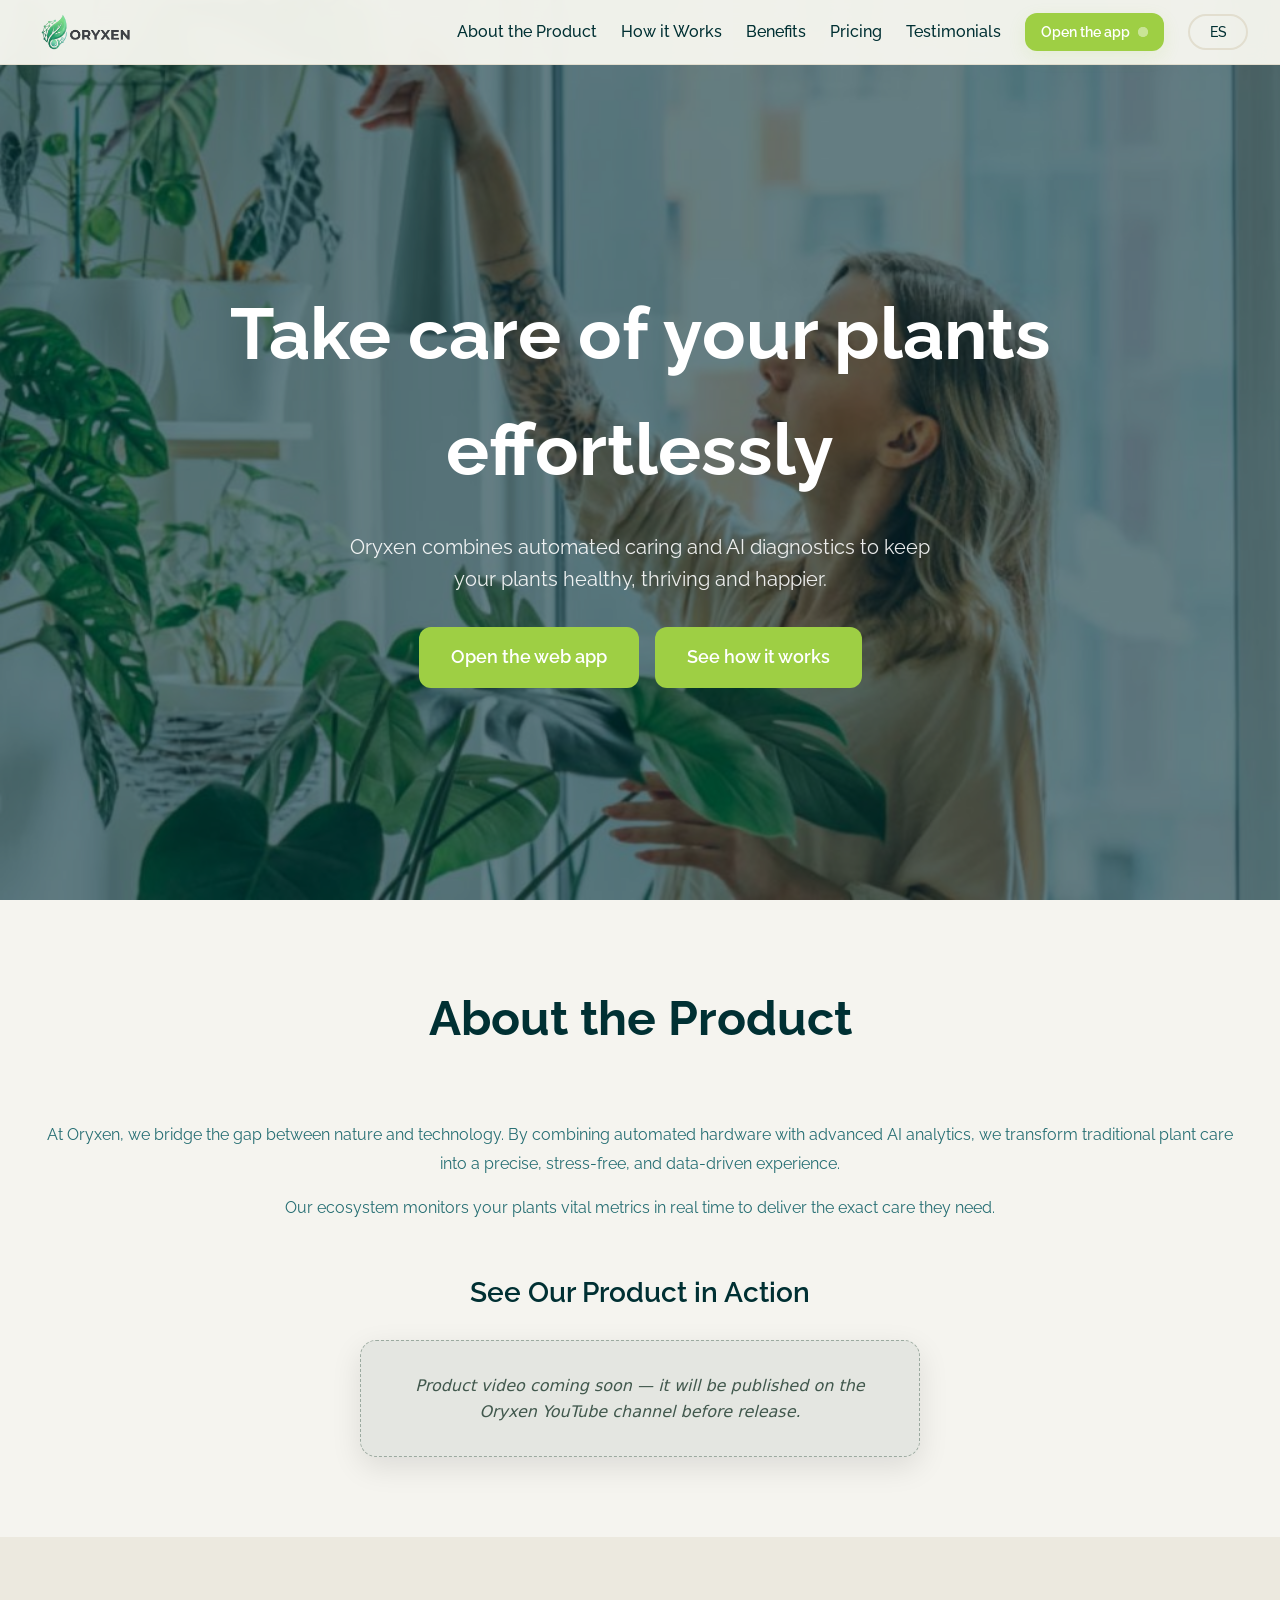
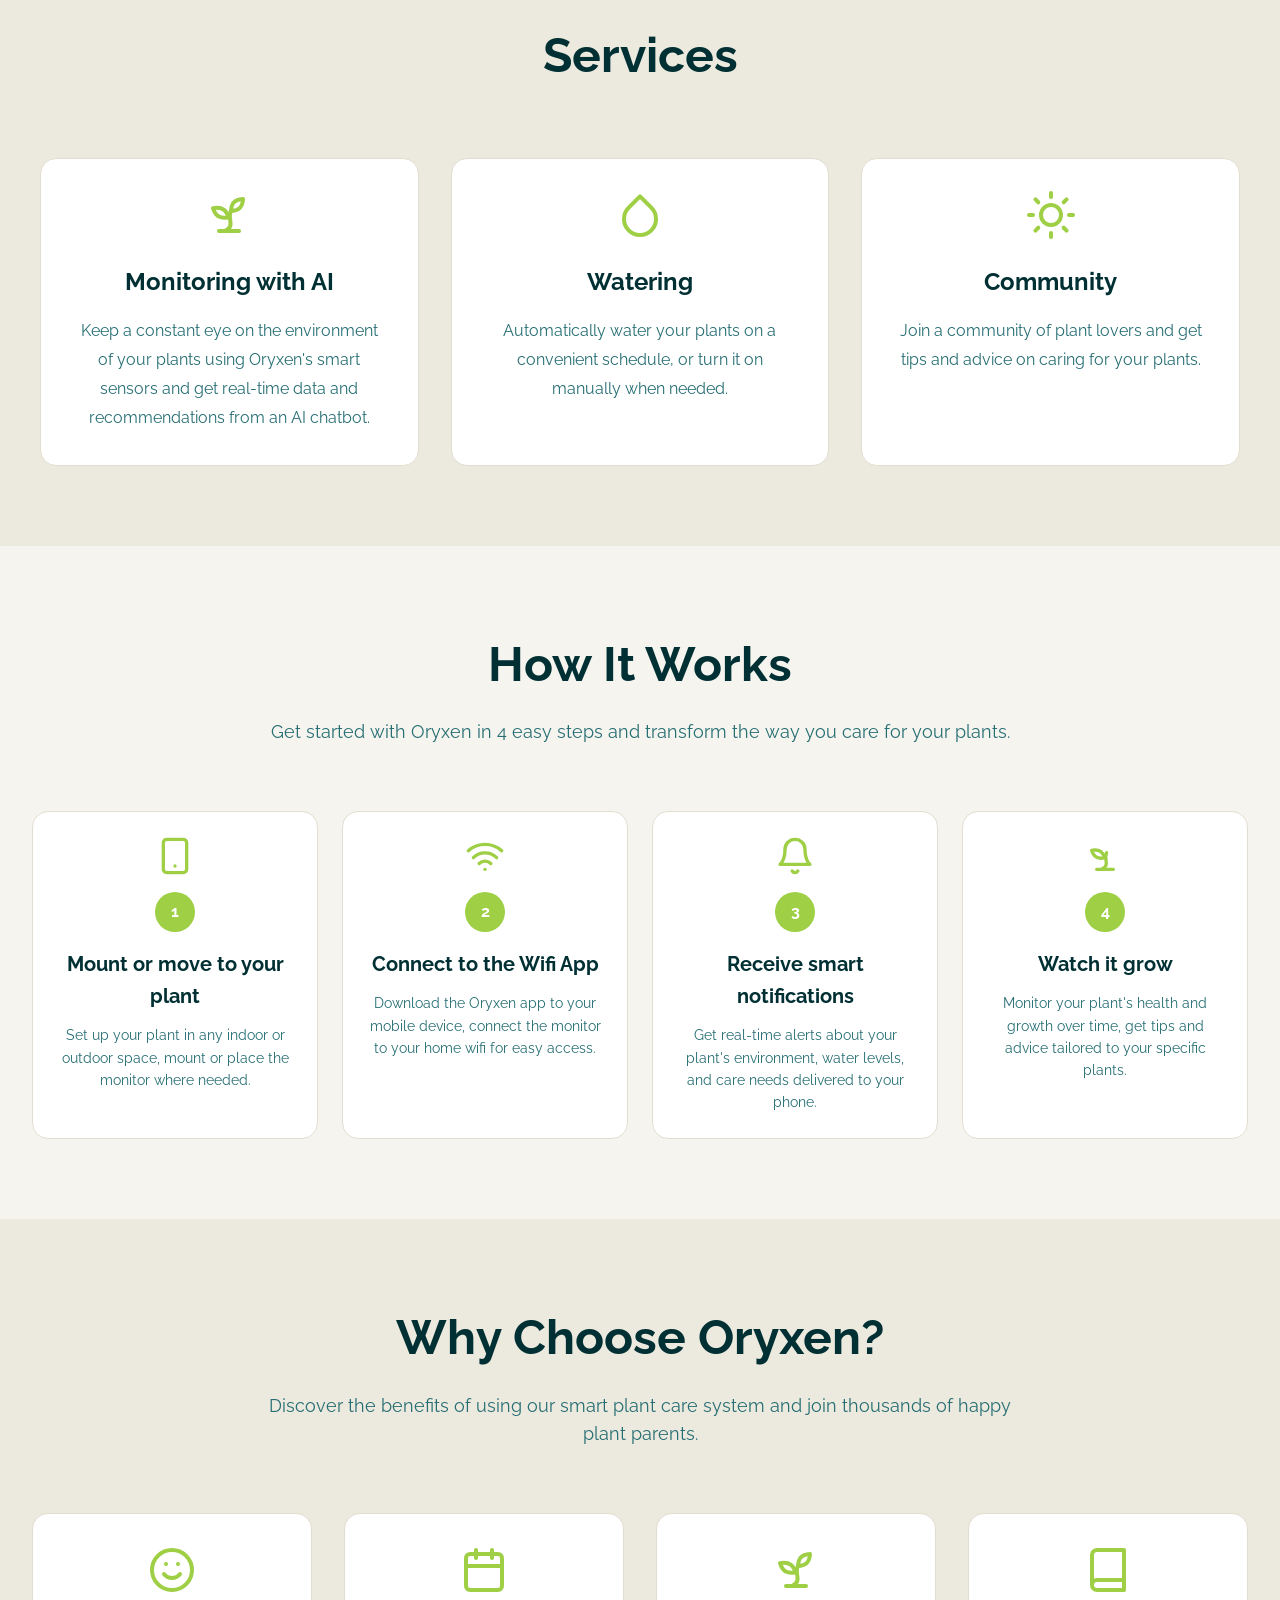
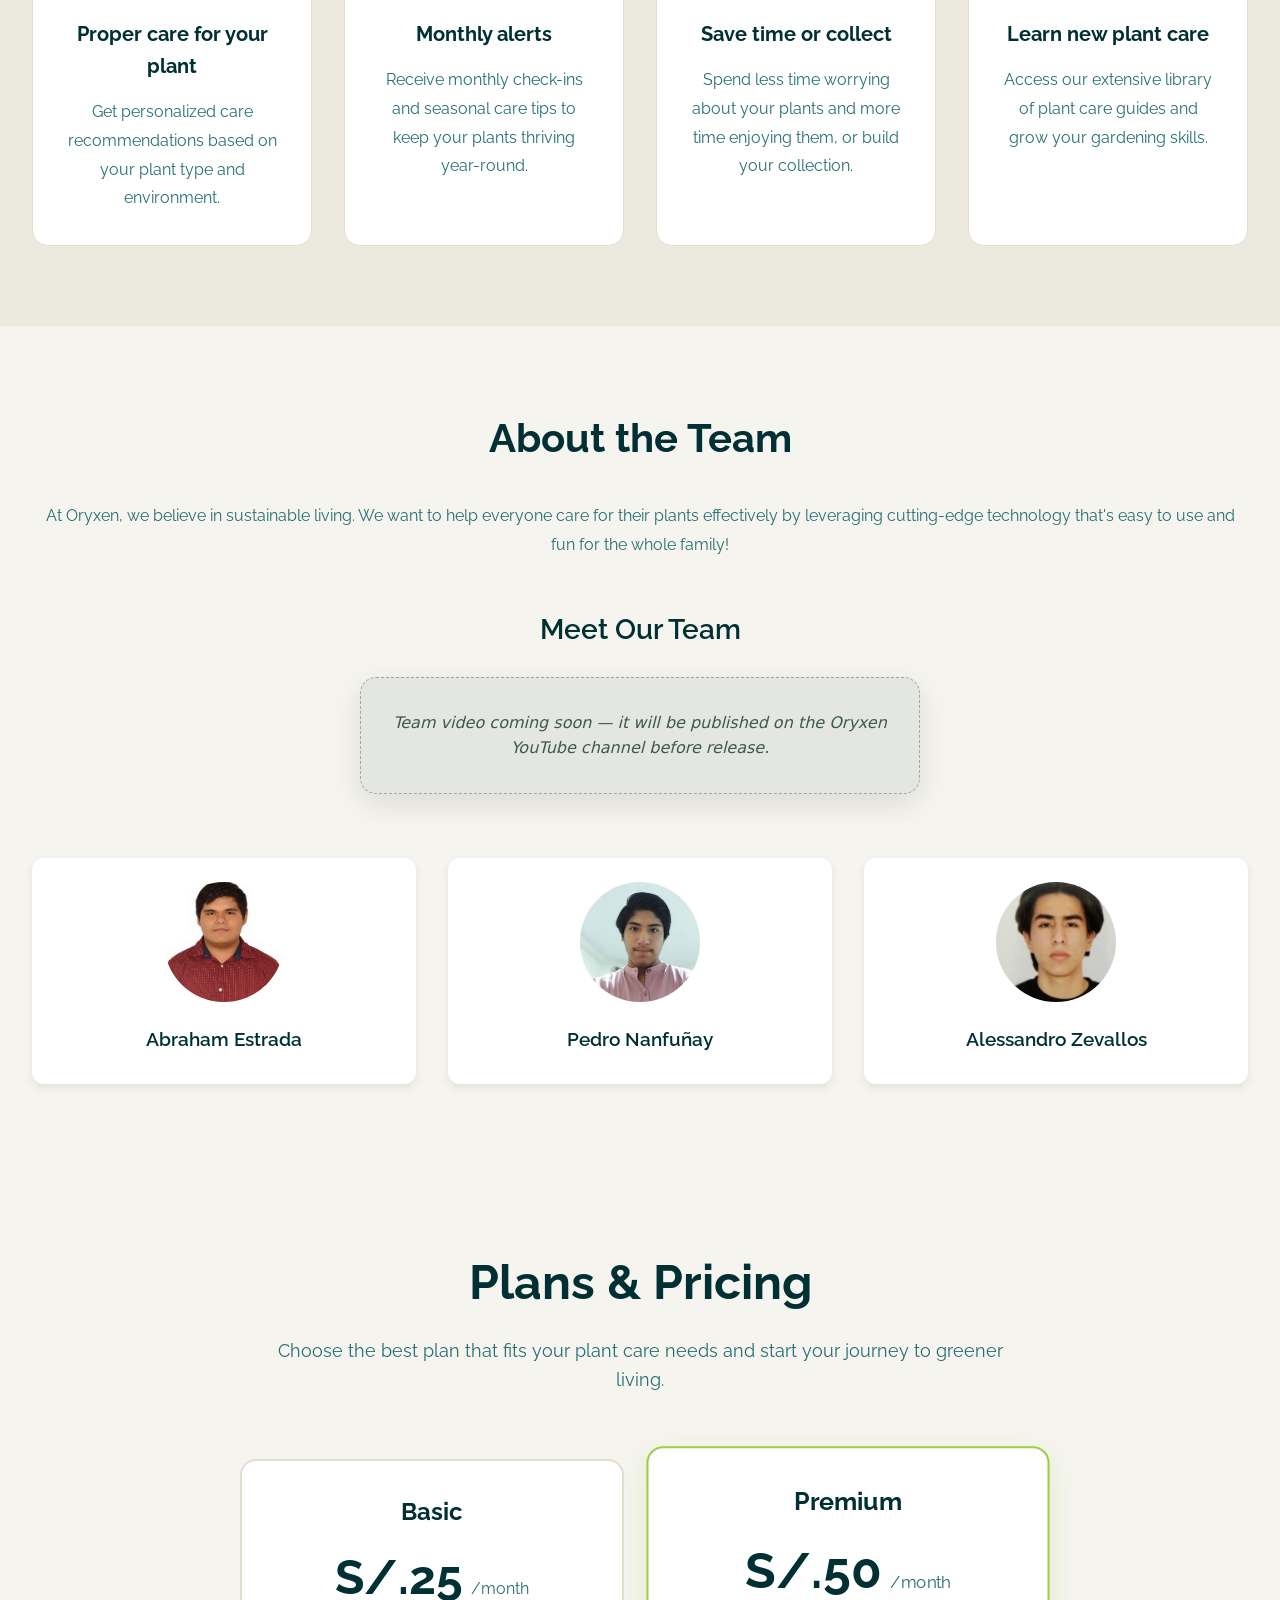
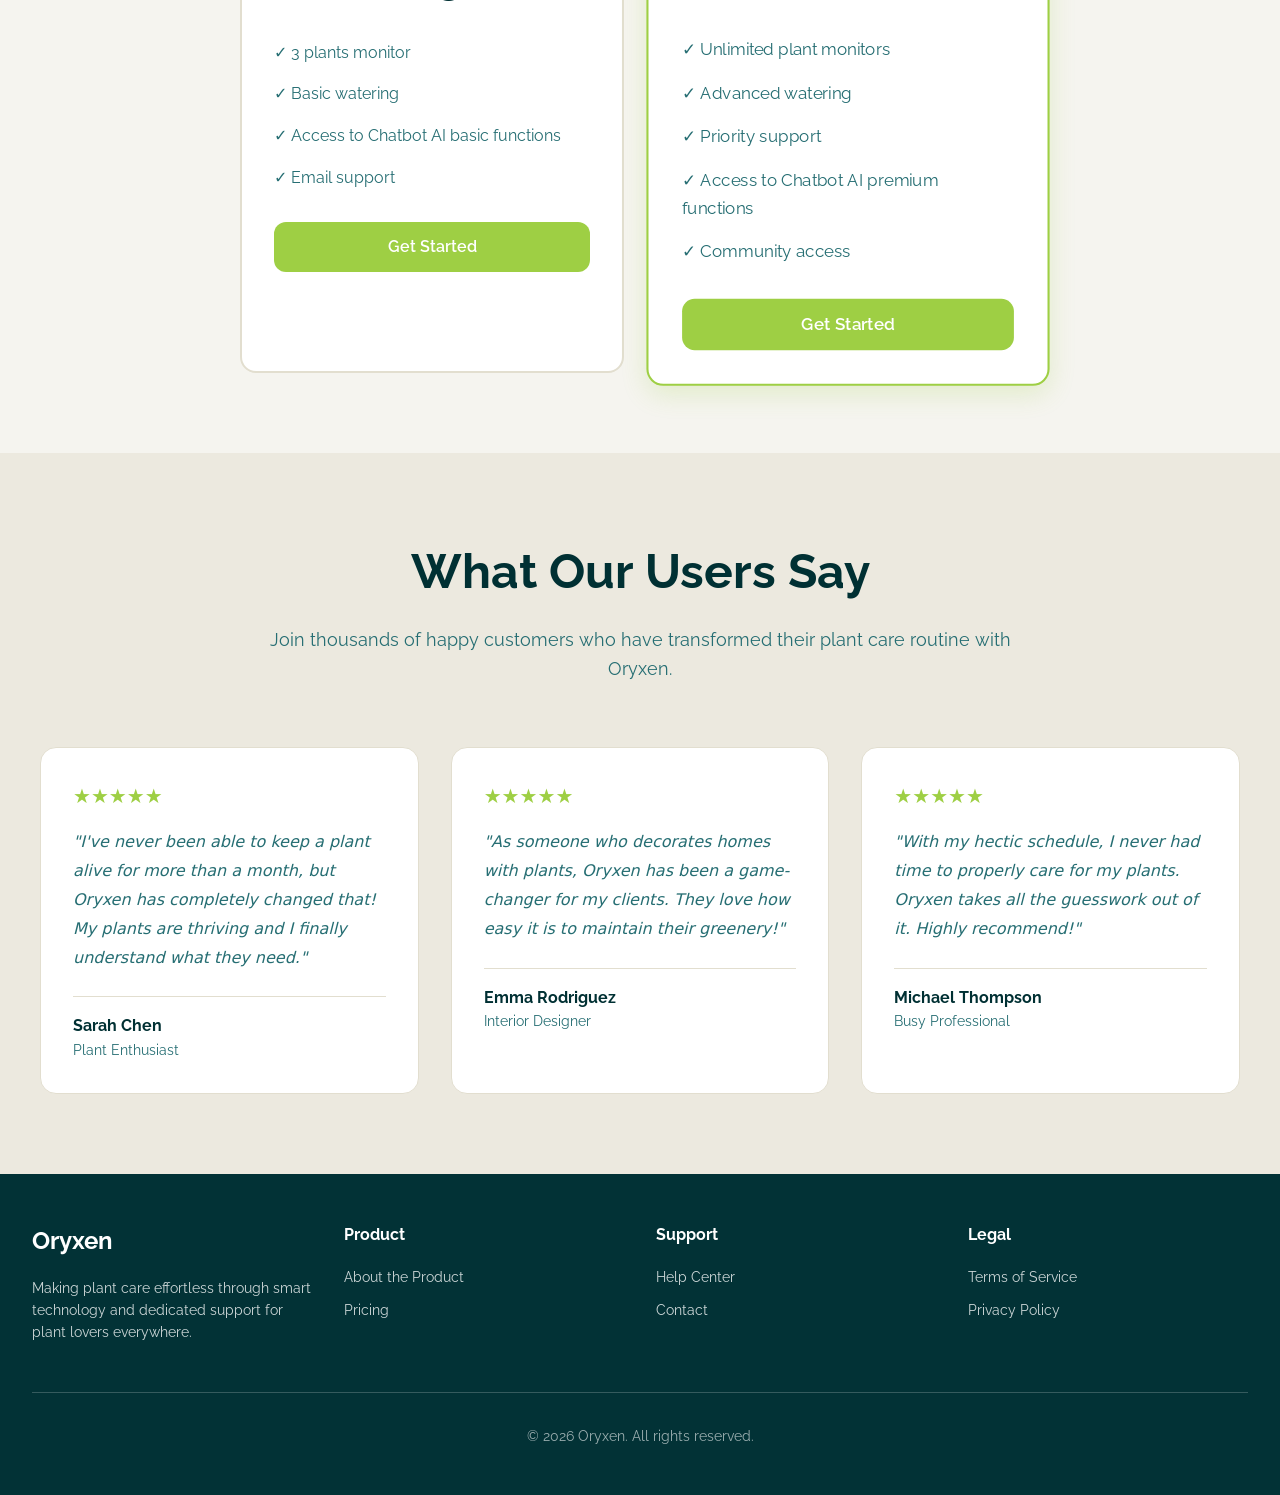
==== commit e3b24f2b: "feat: limpiar archivos innecesarios, actualizar rutas y mejorar la configuración para producción" ====
--- a/index.html
+++ b/index.html
@@ -10,25 +10,26 @@
     <meta property="og:title" content="Oryxen - Smart Plant Care Solution" />
     <meta property="og:description" content="Take care of your plants effortlessly with Oryxen's smart monitoring system" />
     <meta property="og:type" content="website" />
-    <meta property="og:image" content="/assets/oryxen_logo.png" />
+    <meta property="og:image" content="./assets/oryxen_logo.png" />
 
     <meta name="twitter:card" content="summary_large_image" />
     <meta name="twitter:site" content="@oryxen" />
-    <meta name="twitter:image" content="/assets/oryxen_logo.png" />
-
+    <meta name="twitter:image" content="./assets/oryxen_logo.png" />
+
+    <link rel="icon" type="image/png" href="./assets/oryxen_logo.png">
     <link rel="preconnect" href="https://fonts.googleapis.com">
     <link rel="preconnect" href="https://fonts.gstatic.com" crossorigin>
     <link href="https://fonts.googleapis.com/css2?family=Raleway:wght@400;600;700&display=swap" rel="stylesheet">
-    <link rel="stylesheet" href="/styles.css">
+    <link rel="stylesheet" href="./styles.css">
 </head>
 
 <body>
     <!-- ====================== Navigation ====================== -->
-    <nav class="nav">
+    <nav class="nav" aria-label="Primary">
       <div class="container nav__container">
         <div class="nav__brand">
           <a href="#hero">
-            <img src="/assets/oryxen_logo.png" alt="Oryxen logo" class="nav__logo">
+            <img src="./assets/oryxen_logo.png" alt="Oryxen logo" class="nav__logo">
           </a>
         </div>
 
@@ -38,7 +39,7 @@
           <a href="#benefits" class="nav__link" data-i18n="nav.benefits">Benefits</a>
           <a href="#pricing" class="nav__link" data-i18n="nav.pricing">Pricing</a>
           <a href="#testimonials" class="nav__link" data-i18n="nav.testimonials">Testimonials</a>
-          <a href="http://localhost:5173/login" class="button button--primary button--sm nav__cta">
+          <a href="#" data-app-link="/login" class="button button--primary button--sm nav__cta">
             <span class="nav__cta-label" data-i18n="nav.cta">Open the app</span>
             <span class="nav__cta-badge" aria-hidden="true"></span>
           </a>
@@ -58,7 +59,7 @@
         <a href="#benefits" class="nav__mobile-link" data-i18n="nav.benefits">Benefits</a>
         <a href="#pricing" class="nav__mobile-link" data-i18n="nav.pricing">Pricing</a>
         <a href="#testimonials" class="nav__mobile-link" data-i18n="nav.testimonials">Testimonials</a>
-        <a href="http://localhost:5173/login" class="button button--primary nav__cta nav__cta--mobile">
+        <a href="#" data-app-link="/login" class="button button--primary nav__cta nav__cta--mobile">
           <span class="nav__cta-label" data-i18n="nav.cta">Open the app</span>
         </a>
         <button class="lang-toggle lang-toggle--mobile" id="langToggleMobile" aria-label="Toggle language">
@@ -79,7 +80,7 @@
           your plants healthy, thriving and happier.
         </p>
         <div class="hero__actions">
-          <a href="http://localhost:5173/login" class="button button--primary button--lg hero__cta">
+          <a href="#" data-app-link="/login" class="button button--primary button--lg hero__cta">
             <span data-i18n="hero.cta">Open the web app</span>
           </a>
           <a href="#how-it-works" class="button button--primary button--lg hero__secondary">
@@ -106,13 +107,8 @@
 
           <div class="about__media">
             <h4 class="about__media-title" data-i18n="about.videoTitle">See Our Product in Action</h4>
-            <div class="about__video">
-              <iframe
-                src="https://www.youtube.com/embed/?listType=user_uploads"
-                title="About the Product - Oryxen"
-                loading="lazy"
-                allowfullscreen
-              ></iframe>
+            <div class="about__video about__video--placeholder">
+              <p data-i18n="about.videoPending">Product video coming soon — it will be published on the Oryxen YouTube channel before release.</p>
             </div>
           </div>
         </div>
@@ -283,13 +279,8 @@
 
           <div class="about__media">
             <h4 class="about__media-title" data-i18n="team.videoTitle">Meet Our Team</h4>
-            <div class="about__video">
-              <iframe
-                src="https://www.youtube.com/embed/?listType=user_uploads"
-                title="About the Team - Oryxen"
-                loading="lazy"
-                allowfullscreen
-              ></iframe>
+            <div class="about__video about__video--placeholder">
+              <p data-i18n="team.videoPending">Team video coming soon — it will be published on the Oryxen YouTube channel before release.</p>
             </div>
           </div>
         </div>
@@ -306,10 +297,6 @@
           <article class="team-card">
             <img src="./assets/Alessandro_Zevallos.jpg" alt="Alessandro Zevallos" class="team-card__photo" />
             <h3 class="team-card__name">Alessandro Zevallos</h3>
-          </article>
-          <article class="team-card">
-            <img src="./assets/Alejandro_Pachas.png" alt="Alejandro Pachas" class="team-card__photo" />
-            <h3 class="team-card__name">Alejandro Pachas</h3>
           </article>
         </div>
       </div>
@@ -340,7 +327,7 @@
               <li class="pricing-card__feature" data-i18n="pricing.basic.f3">✓ Access to Chatbot AI basic functions</li>
               <li class="pricing-card__feature" data-i18n="pricing.basic.f4">✓ Email support</li>
             </ul>
-            <a href="http://localhost:5173/register" class="button button--primary button--block" data-i18n="pricing.cta">Get Started</a>
+            <a href="#" data-app-link="/register" class="button button--primary button--block" data-i18n="pricing.cta">Get Started</a>
           </article>
 
           <article class="pricing-card pricing-card--featured">
@@ -358,7 +345,7 @@
               <li class="pricing-card__feature" data-i18n="pricing.premium.f4">✓ Access to Chatbot AI premium functions</li>
               <li class="pricing-card__feature" data-i18n="pricing.premium.f5">✓ Community access</li>
             </ul>
-            <a href="http://localhost:5173/register" class="button button--primary button--block" data-i18n="pricing.cta">Get Started</a>
+            <a href="#" data-app-link="/register" class="button button--primary button--block" data-i18n="pricing.cta">Get Started</a>
           </article>
         </div>
       </div>
@@ -376,7 +363,7 @@
 
         <div class="testimonials__grid">
           <article class="testimonial-card">
-            <div class="testimonial-card__rating">★★★★★</div>
+            <div class="testimonial-card__rating" role="img" aria-label="Rated 5 out of 5 stars">★★★★★</div>
             <p class="testimonial-card__text" data-i18n="testimonials.t1.text">
               "I've never been able to keep a plant alive for more than a month, but Oryxen has completely changed that! My plants are thriving and I finally understand what they need."
             </p>
@@ -387,7 +374,7 @@
           </article>
 
           <article class="testimonial-card">
-            <div class="testimonial-card__rating">★★★★★</div>
+            <div class="testimonial-card__rating" role="img" aria-label="Rated 5 out of 5 stars">★★★★★</div>
             <p class="testimonial-card__text" data-i18n="testimonials.t2.text">
               "As someone who decorates homes with plants, Oryxen has been a game-changer for my clients. They love how easy it is to maintain their greenery!"
             </p>
@@ -398,7 +385,7 @@
           </article>
 
           <article class="testimonial-card">
-            <div class="testimonial-card__rating">★★★★★</div>
+            <div class="testimonial-card__rating" role="img" aria-label="Rated 5 out of 5 stars">★★★★★</div>
             <p class="testimonial-card__text" data-i18n="testimonials.t3.text">
               "With my hectic schedule, I never had time to properly care for my plants. Oryxen takes all the guesswork out of it. Highly recommend!"
             </p>
@@ -420,20 +407,7 @@
             <p class="footer__description" data-i18n="footer.description">
               Making plant care effortless through smart technology and dedicated support for plant lovers everywhere.
             </p>
-            <div class="footer__social">
-              <a href="#" class="footer__social-link" aria-label="Facebook">
-                <svg xmlns="http://www.w3.org/2000/svg" width="20" height="20" viewBox="0 0 24 24" fill="none" stroke="currentColor" stroke-width="2" stroke-linecap="round" stroke-linejoin="round"><path d="M18 2h-3a5 5 0 0 0-5 5v3H7v4h3v8h4v-8h3l1-4h-4V7a1 1 0 0 1 1-1h3z"/></svg>
-              </a>
-              <a href="#" class="footer__social-link" aria-label="Twitter">
-                <svg xmlns="http://www.w3.org/2000/svg" width="20" height="20" viewBox="0 0 24 24" fill="none" stroke="currentColor" stroke-width="2" stroke-linecap="round" stroke-linejoin="round"><path d="M22 4s-.7 2.1-2 3.4c1.6 10-9.4 17.3-18 11.6 2.2.1 4.4-.6 6-2C3 15.5.5 9.6 3 5c2.2 2.6 5.6 4.1 9 4-.9-4.2 4-6.6 7-3.8 1.1 0 3-1.2 3-1.2z"/></svg>
-              </a>
-              <a href="#" class="footer__social-link" aria-label="Instagram">
-                <svg xmlns="http://www.w3.org/2000/svg" width="20" height="20" viewBox="0 0 24 24" fill="none" stroke="currentColor" stroke-width="2" stroke-linecap="round" stroke-linejoin="round"><rect width="20" height="20" x="2" y="2" rx="5" ry="5"/><path d="M16 11.37A4 4 0 1 1 12.63 8 4 4 0 0 1 16 11.37z"/><line x1="17.5" x2="17.51" y1="6.5" y2="6.5"/></svg>
-              </a>
-              <a href="#" class="footer__social-link" aria-label="YouTube">
-                <svg xmlns="http://www.w3.org/2000/svg" width="20" height="20" viewBox="0 0 24 24" fill="none" stroke="currentColor" stroke-width="2" stroke-linecap="round" stroke-linejoin="round"><path d="M2.5 17a24.12 24.12 0 0 1 0-10 2 2 0 0 1 1.4-1.4 49.56 49.56 0 0 1 16.2 0A2 2 0 0 1 21.5 7a24.12 24.12 0 0 1 0 10 2 2 0 0 1-1.4 1.4 49.55 49.55 0 0 1-16.2 0A2 2 0 0 1 2.5 17"/><polygon points="10 15 15 12 10 9 10 15"/></svg>
-              </a>
-            </div>
+            
           </div>
 
           <div class="footer__column">
@@ -447,16 +421,16 @@
           <div class="footer__column">
             <h4 class="footer__heading" data-i18n="footer.support">Support</h4>
             <ul class="footer__list">
-              <li class="footer__item"><a href="#" class="footer__link" data-i18n="footer.help">Help Center</a></li>
-              <li class="footer__item"><a href="#" class="footer__link" data-i18n="footer.contact">Contact</a></li>
+              <li class="footer__item"><a href="mailto:support@oryxen.io" class="footer__link" data-i18n="footer.help">Help Center</a></li>
+              <li class="footer__item"><a href="mailto:contact@oryxen.io" class="footer__link" data-i18n="footer.contact">Contact</a></li>
             </ul>
           </div>
 
           <div class="footer__column">
             <h4 class="footer__heading" data-i18n="footer.legal">Legal</h4>
             <ul class="footer__list">
-              <li class="footer__item"><a href="#" class="footer__link" data-i18n="footer.terms">Terms of Service</a></li>
-              <li class="footer__item"><a href="#" class="footer__link" data-i18n="footer.privacy">Privacy Policy</a></li>
+              <li class="footer__item"><a href="./terms.html" class="footer__link" data-i18n="footer.terms">Terms of Service</a></li>
+              <li class="footer__item"><a href="./terms.html#privacy" class="footer__link" data-i18n="footer.privacy">Privacy Policy</a></li>
             </ul>
           </div>
         </div>
@@ -467,6 +441,7 @@
       </div>
     </footer>
 
-    <script src="/script.js"></script>
+    <script src="./config.js"></script>
+    <script src="./script.js"></script>
 </body>
 </html>
--- a/styles.css
+++ b/styles.css
@@ -448,6 +448,18 @@
   box-shadow: var(--shadow-card);
 }
 
+.about__video--placeholder {
+  display: flex;
+  align-items: center;
+  justify-content: center;
+  padding: 2rem;
+  text-align: center;
+  background: hsla(150, 25%, 25%, 0.08);
+  border: 1px dashed hsla(150, 25%, 25%, 0.4);
+  color: hsl(150, 15%, 30%);
+  font-style: italic;
+}
+
 .about__video iframe {
   width: 100%;
   height: 315px;
@@ -856,3 +868,112 @@
 @media (min-width: 768px) {
   .footer__grid { grid-template-columns: repeat(4, 1fr); }
 }
+
+/* ============================================================================
+   Terms & Conditions page
+   ========================================================================== */
+.skip-link {
+  position: absolute;
+  left: -9999px;
+  top: 0;
+  z-index: 1000;
+  padding: 0.75rem 1.25rem;
+  background: var(--color-primary);
+  color: var(--color-primary-foreground);
+  font-weight: 600;
+  border-radius: 0 0 var(--radius-md) 0;
+  text-decoration: none;
+}
+.skip-link:focus {
+  left: 0;
+}
+
+.terms-header {
+  background: var(--color-card);
+  border-bottom: 1px solid var(--color-border);
+  position: sticky;
+  top: 0;
+  z-index: 100;
+}
+.terms-header__inner {
+  display: flex;
+  align-items: center;
+  justify-content: space-between;
+  min-height: var(--nav-height);
+}
+.terms-header__brand {
+  display: flex;
+  align-items: center;
+  gap: 0.5rem;
+  font-weight: 700;
+  font-size: 1.25rem;
+  color: var(--color-fg);
+  text-decoration: none;
+}
+.terms-header__link {
+  color: var(--color-muted-foreground);
+  text-decoration: none;
+  font-weight: 500;
+}
+.terms-header__link:hover {
+  color: var(--color-primary);
+}
+
+.terms-page {
+  padding: 3rem 0 4rem;
+}
+.terms-document {
+  max-width: 760px;
+  margin: 0 auto;
+  background: var(--color-card);
+  border: 1px solid var(--color-border);
+  border-radius: var(--radius-lg);
+  padding: 3rem;
+  box-shadow: var(--shadow-card);
+}
+.terms-document__title {
+  font-size: 2rem;
+  font-weight: 800;
+  margin: 0 0 0.5rem;
+}
+.terms-document__subtitle {
+  color: var(--color-muted-foreground);
+  margin: 0 0 0.25rem;
+}
+.terms-document__updated {
+  font-size: 0.85rem;
+  color: var(--color-muted-foreground);
+  opacity: 0.8;
+  margin: 0 0 2rem;
+}
+.terms-document__intro {
+  margin: 0 0 2rem;
+  line-height: 1.7;
+  padding-bottom: 1.5rem;
+  border-bottom: 1px solid var(--color-border);
+}
+.terms-document__section {
+  margin-bottom: 1.75rem;
+  scroll-margin-top: calc(var(--nav-height) + 1rem);
+}
+.terms-document__heading {
+  font-size: 1.15rem;
+  font-weight: 700;
+  margin: 0 0 0.5rem;
+}
+.terms-document__body {
+  line-height: 1.7;
+  color: var(--color-muted-foreground);
+}
+.terms-document__back {
+  display: inline-flex;
+  align-items: center;
+  gap: 0.5rem;
+  margin-top: 2rem;
+  text-decoration: none;
+}
+
+@media (max-width: 640px) {
+  .terms-document { padding: 1.75rem 1.25rem; }
+  .terms-document__title { font-size: 1.5rem; }
+}
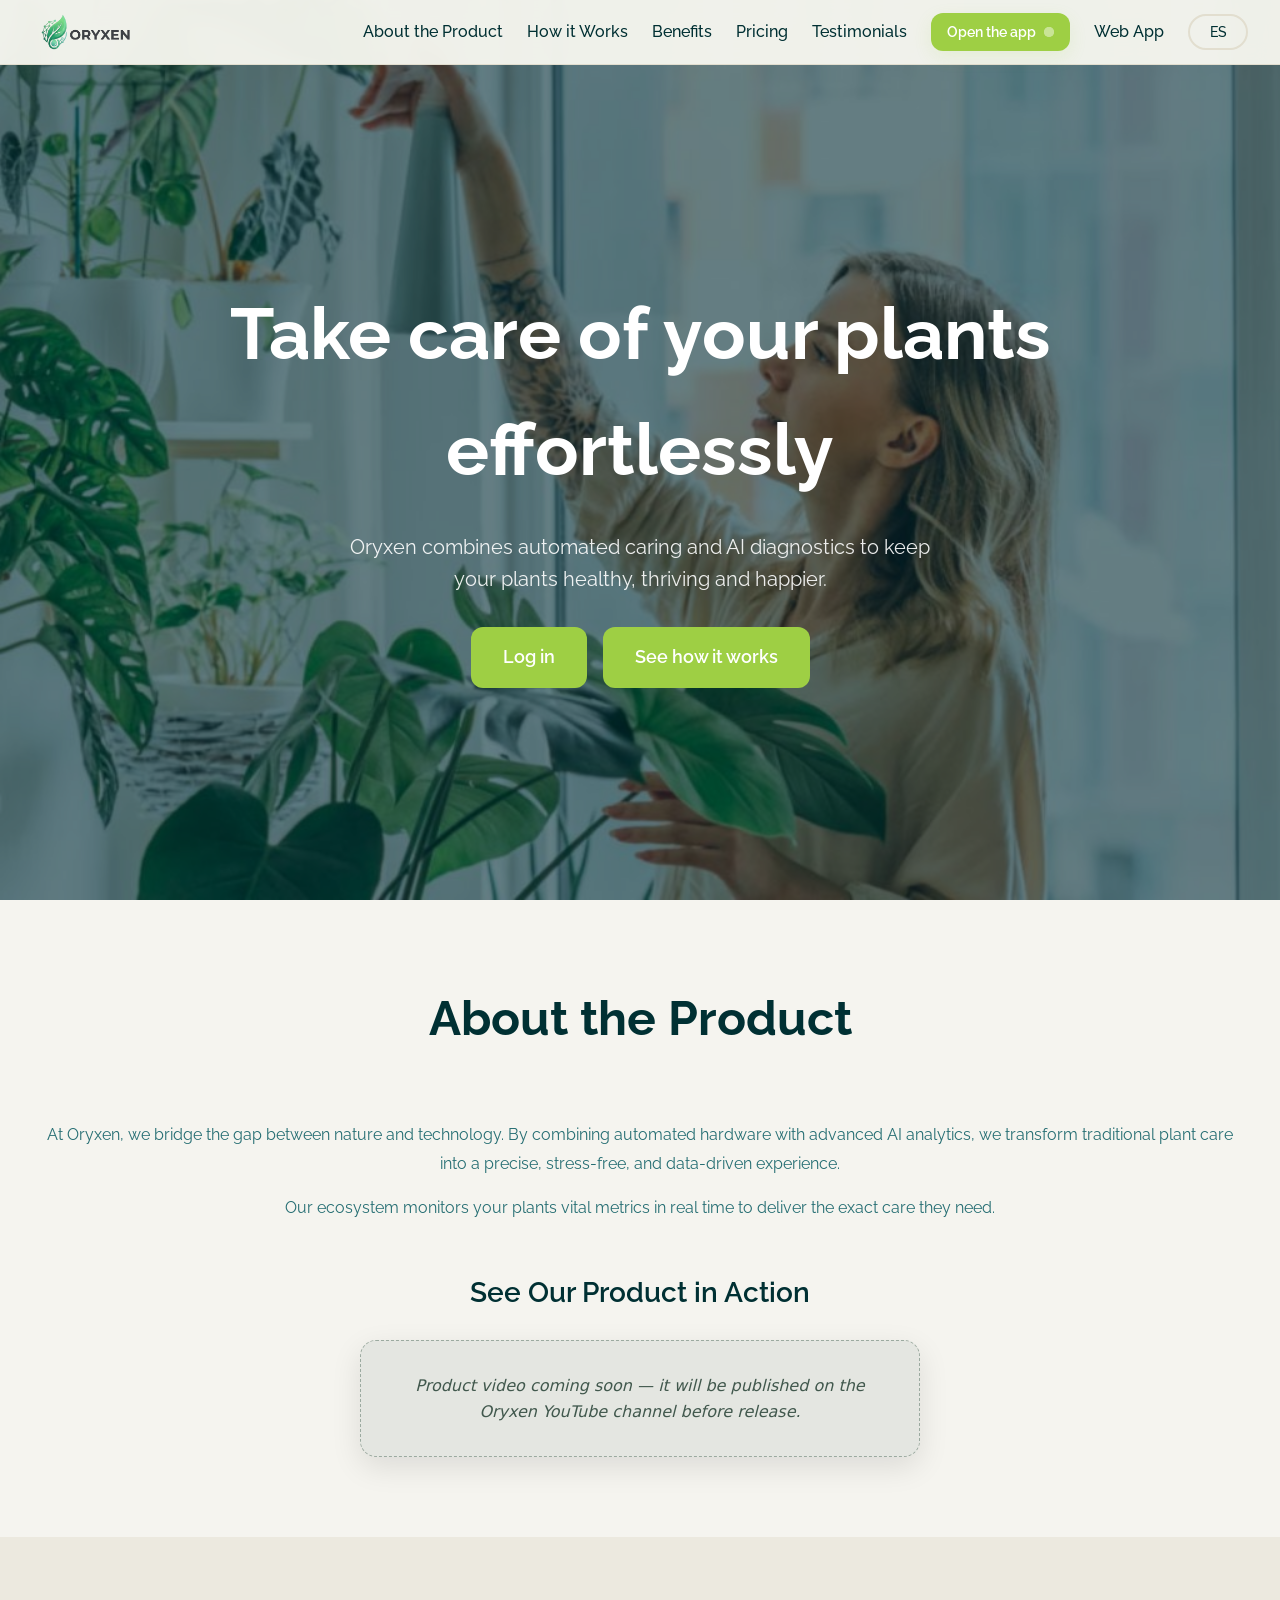
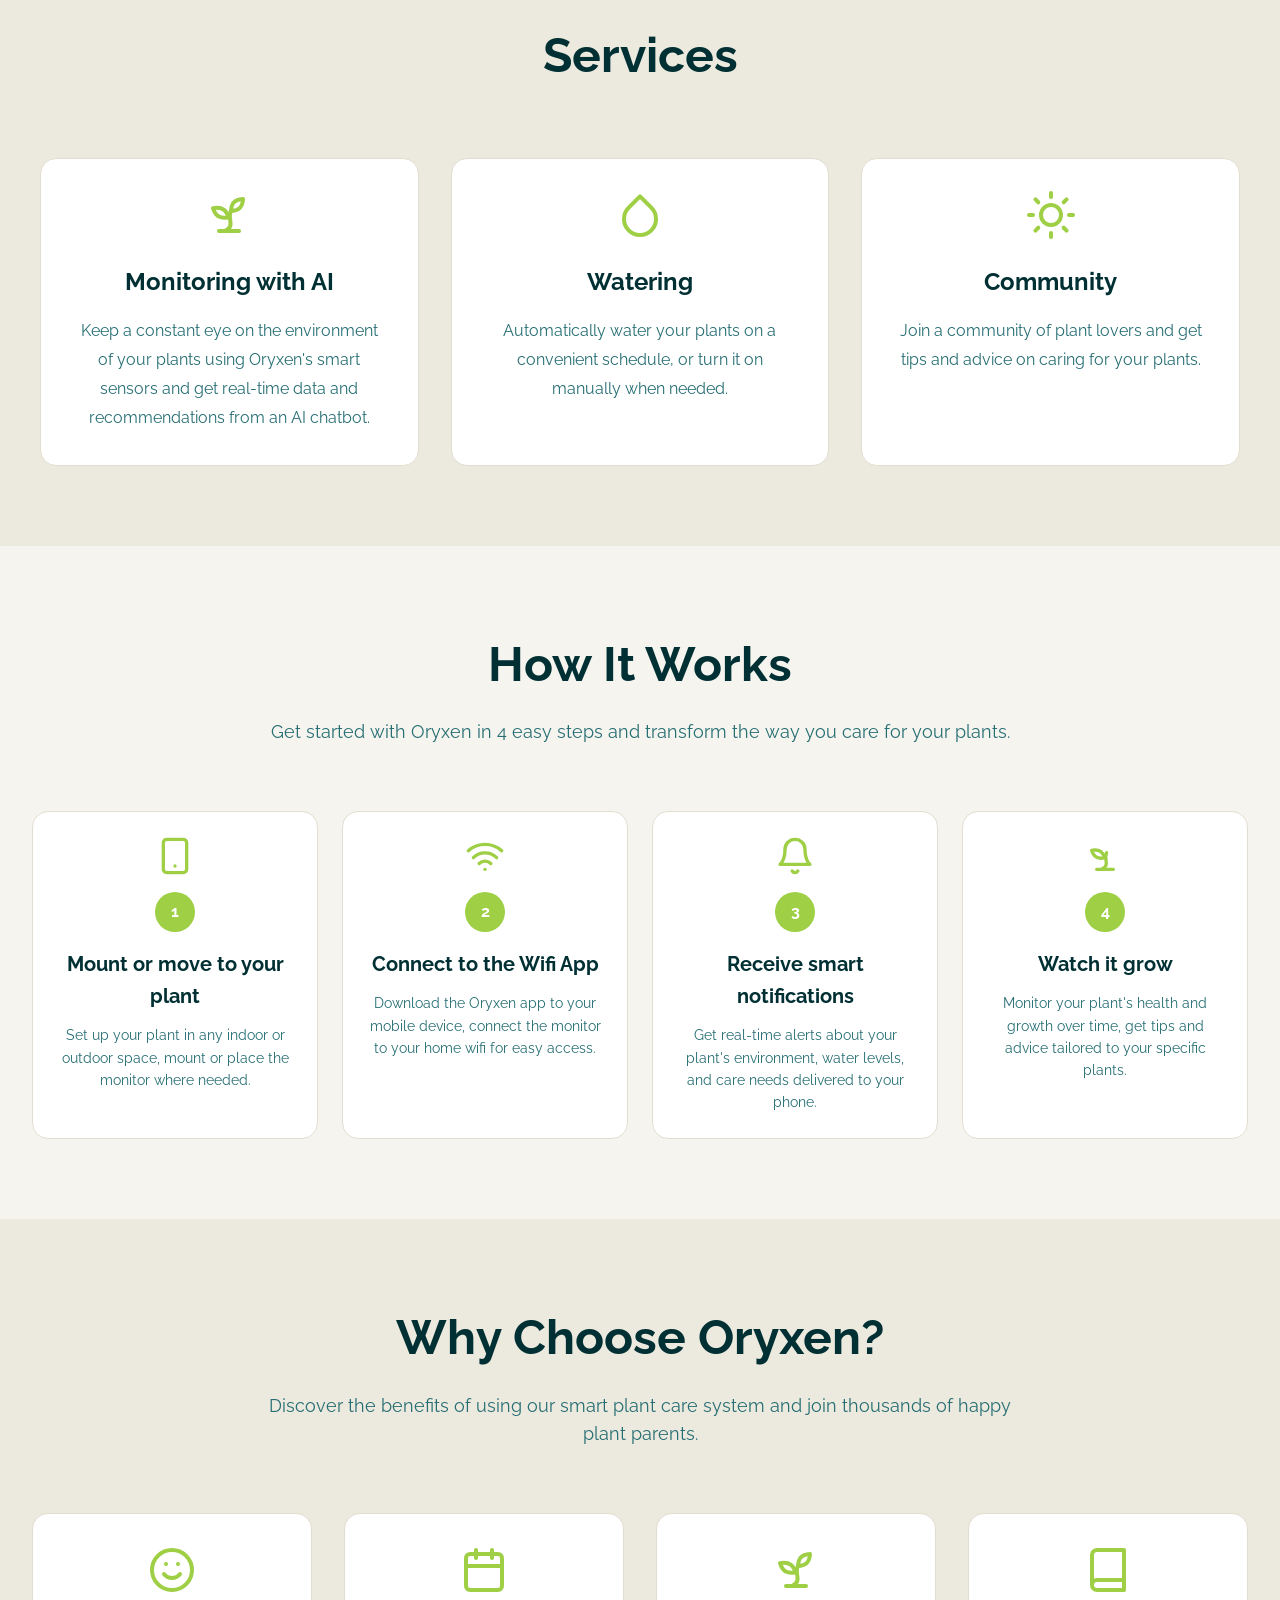
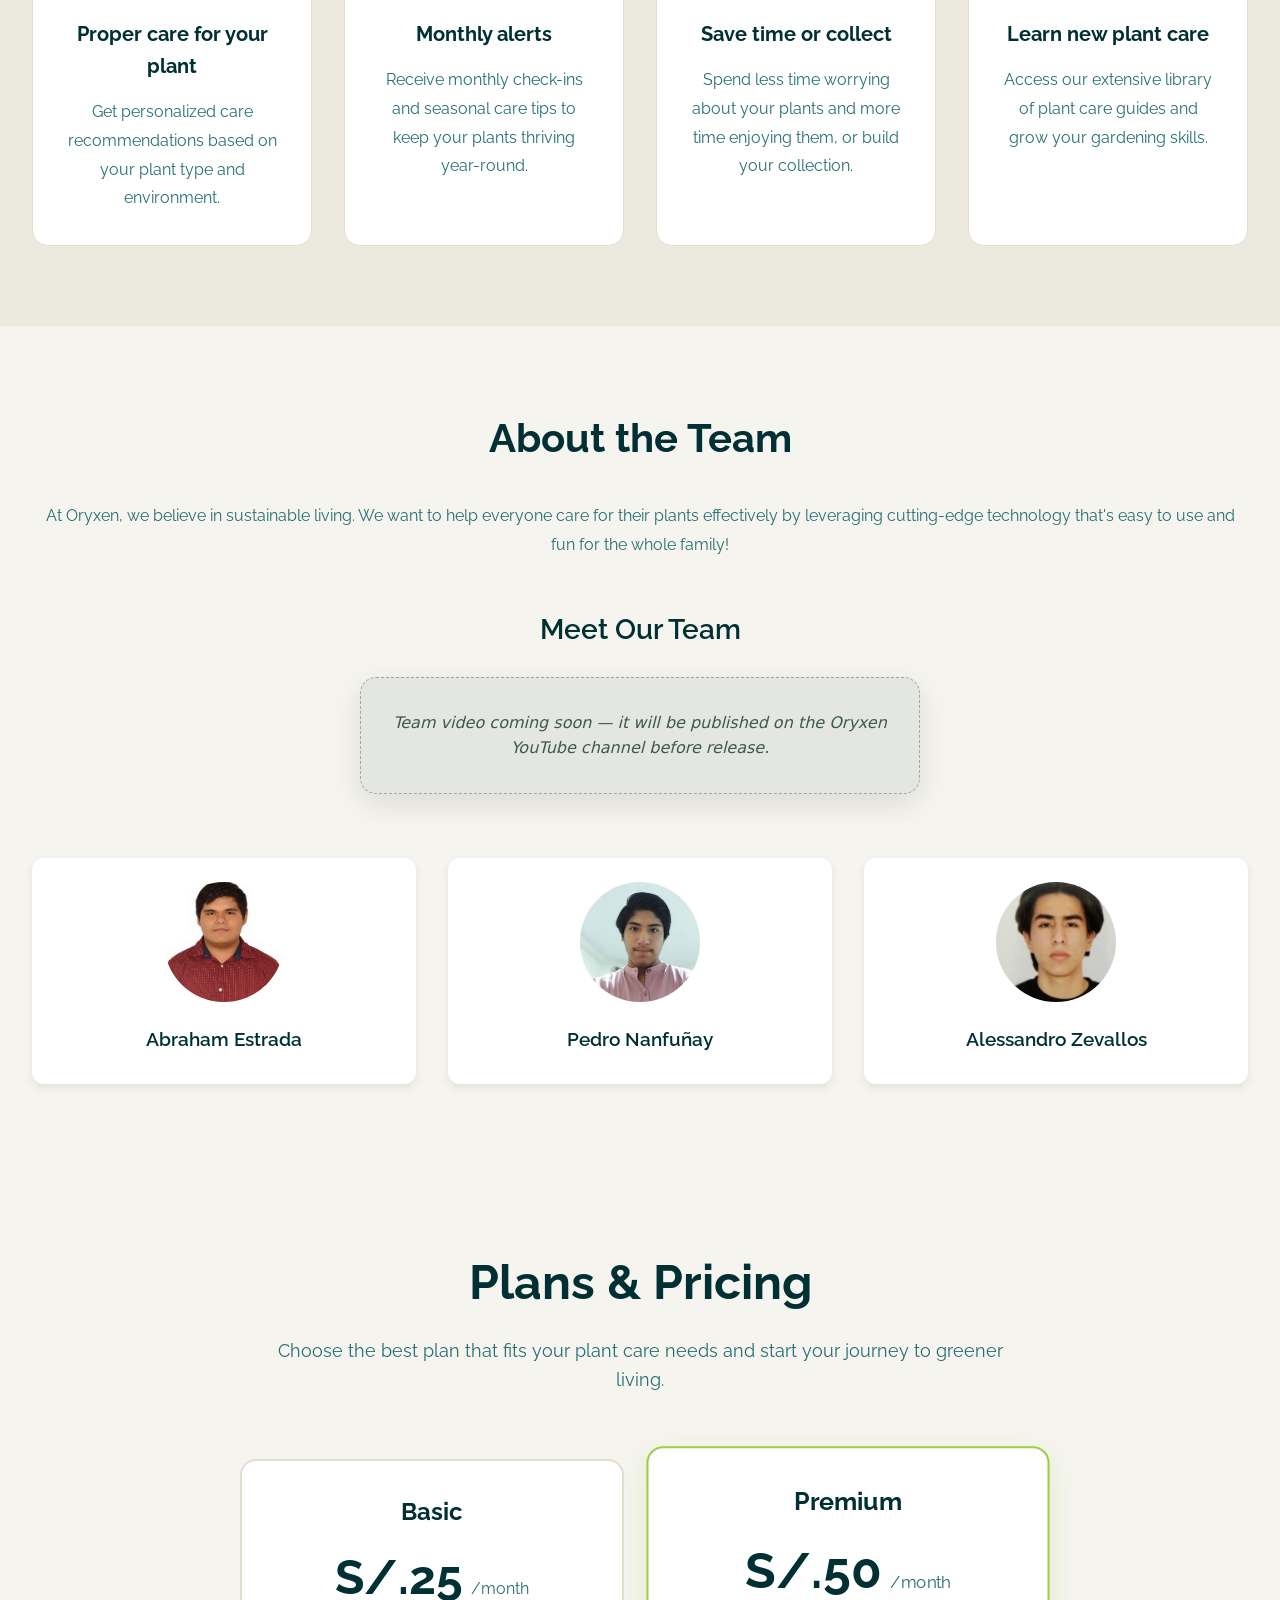
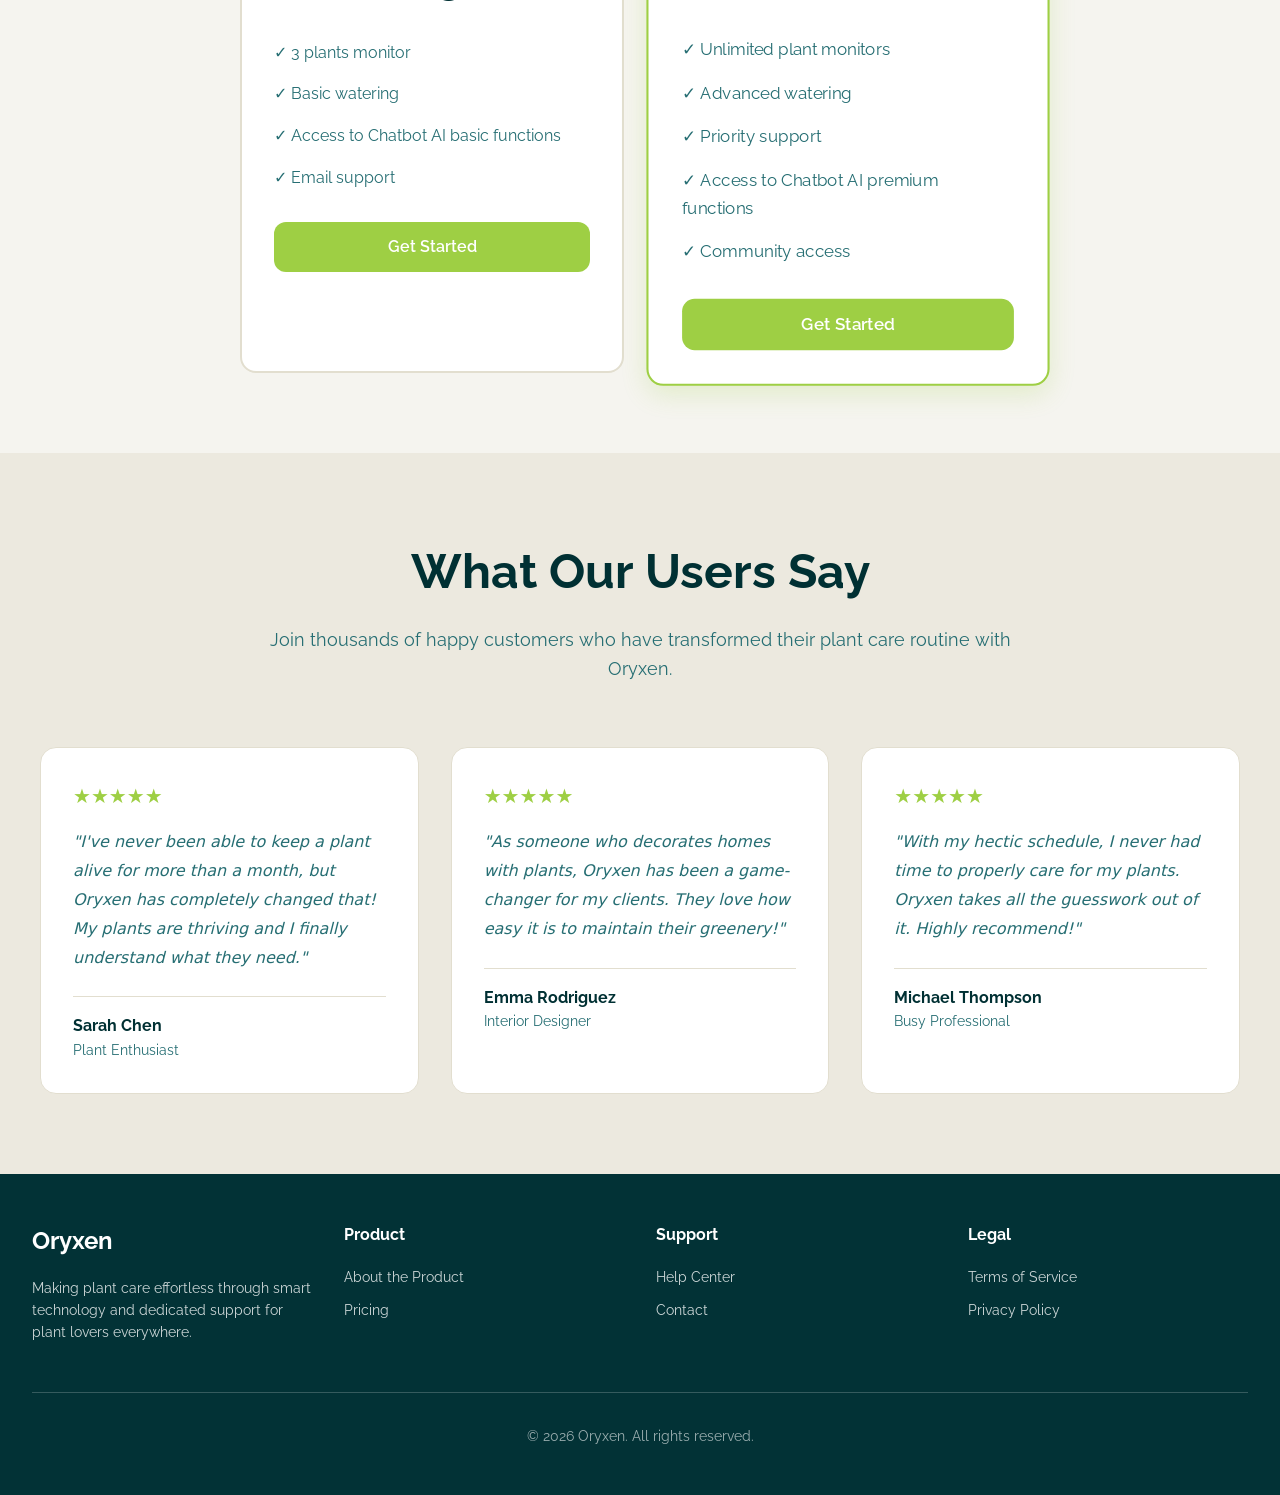
==== commit 0c083c49: "feat: agregar enlace a la aplicación web y actualizar textos de traducción" ====
--- a/index.html
+++ b/index.html
@@ -43,6 +43,9 @@
             <span class="nav__cta-label" data-i18n="nav.cta">Open the app</span>
             <span class="nav__cta-badge" aria-hidden="true"></span>
           </a>
+          <a href="https://oryxen-web-application.vercel.app/login?redirect=/dashboard" class="nav__link" rel="noopener" aria-label="Ir a Oryxen Web App">
+            <span data-i18n="nav.webapp">Web App</span>
+          </a>
           <button class="lang-toggle" id="langToggle" aria-label="Toggle language">
             <span class="lang-toggle__text">ES</span>
           </button>
@@ -61,6 +64,9 @@
         <a href="#testimonials" class="nav__mobile-link" data-i18n="nav.testimonials">Testimonials</a>
         <a href="#" data-app-link="/login" class="button button--primary nav__cta nav__cta--mobile">
           <span class="nav__cta-label" data-i18n="nav.cta">Open the app</span>
+        </a>
+        <a href="https://oryxen-web-application.vercel.app/login?redirect=/dashboard" class="nav__mobile-link" rel="noopener" aria-label="Ir a Oryxen Web App">
+          <span data-i18n="nav.webapp">Web App</span>
         </a>
         <button class="lang-toggle lang-toggle--mobile" id="langToggleMobile" aria-label="Toggle language">
           <span class="lang-toggle__text">ES</span>
@@ -80,8 +86,8 @@
           your plants healthy, thriving and happier.
         </p>
         <div class="hero__actions">
-          <a href="#" data-app-link="/login" class="button button--primary button--lg hero__cta">
-            <span data-i18n="hero.cta">Open the web app</span>
+          <a href="https://oryxen-web-application.vercel.app/login?redirect=/dashboard" class="button button--primary button--lg hero__cta" rel="noopener" aria-label="Iniciar sesión en Oryxen Web">
+            <span data-i18n="hero.cta">Iniciar sesión</span>
           </a>
           <a href="#how-it-works" class="button button--primary button--lg hero__secondary">
             <span data-i18n="hero.secondary">See how it works</span>
